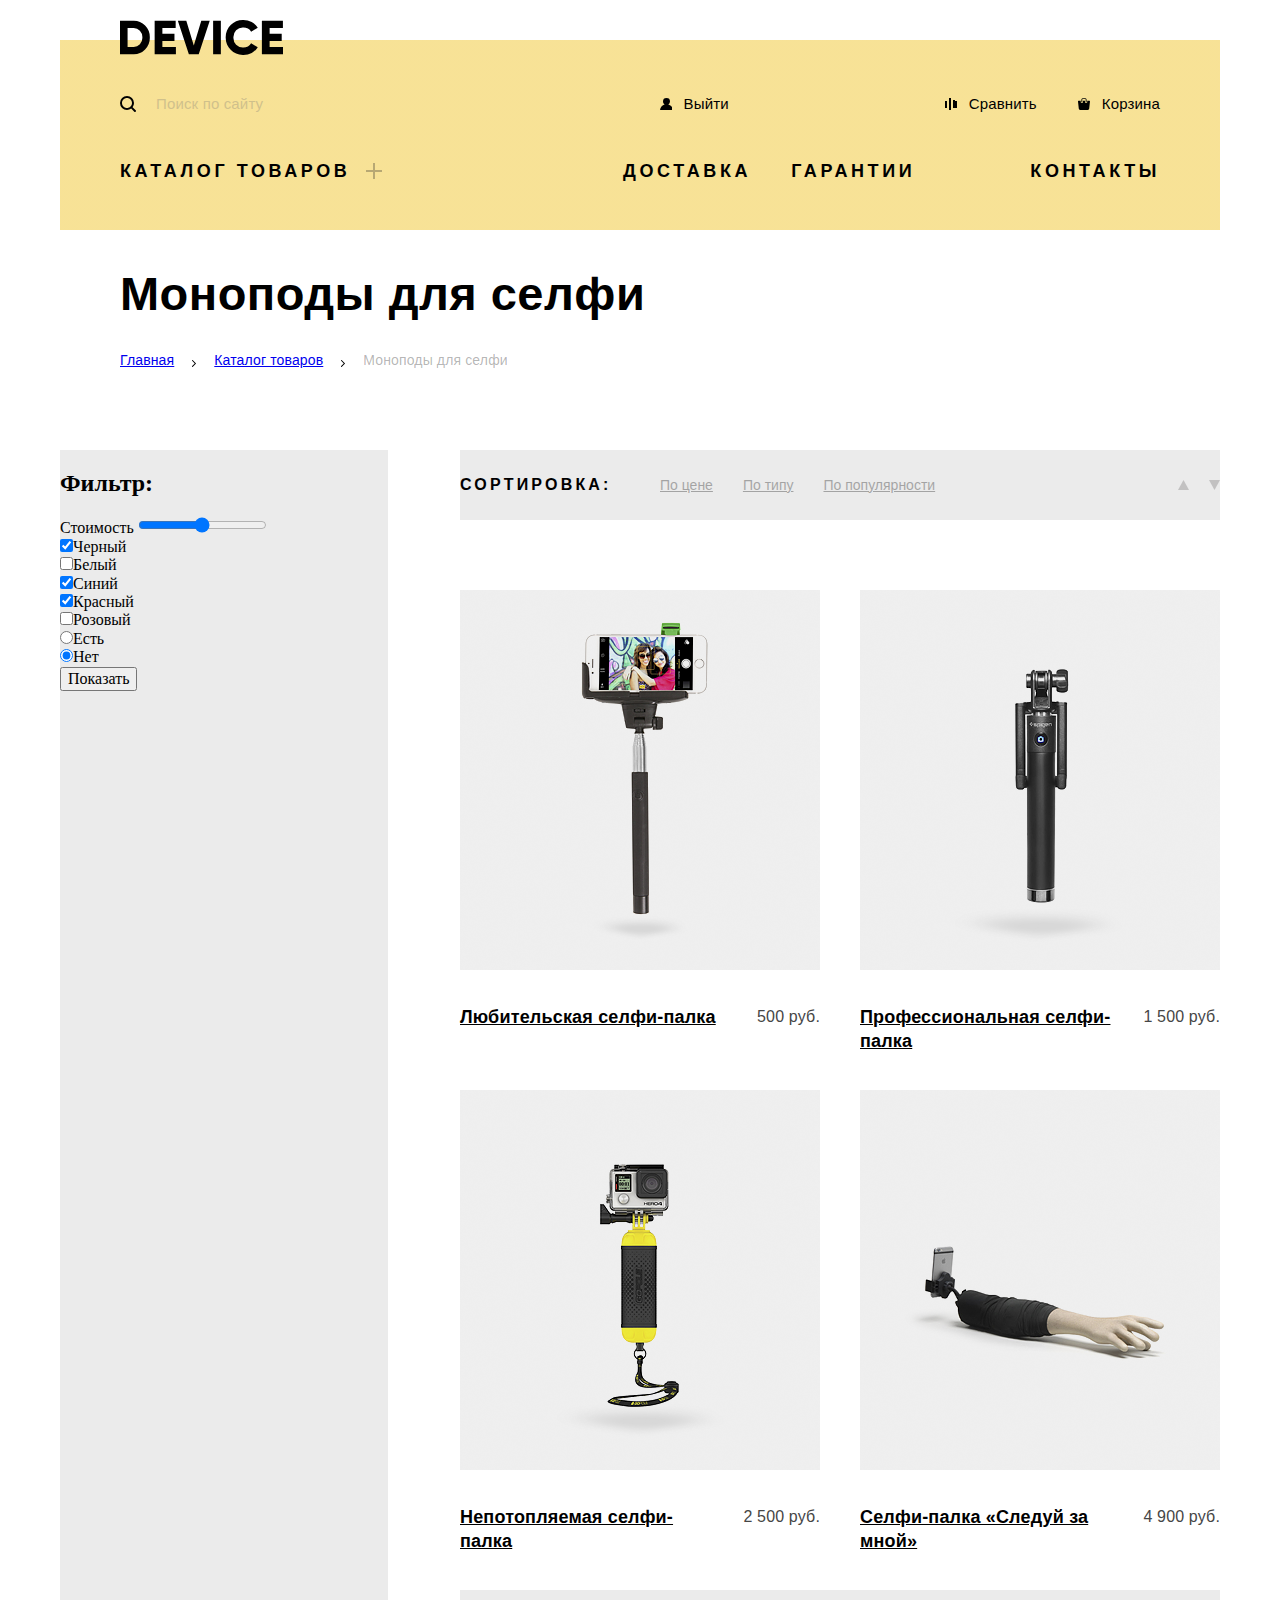
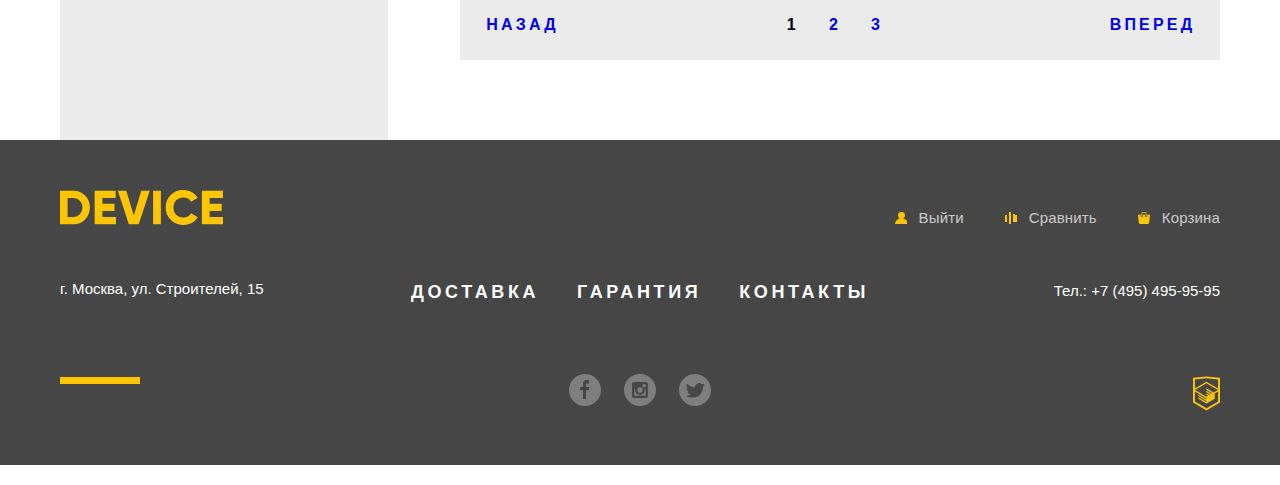
==== catalog.html @ 12beb519 "Корректирует поведение псевдоэлементов ссылок" ====
<!DOCTYPE html>
<html lang="ru">

<head>
  <meta charset="UTF-8">
  <link rel="stylesheet" href="css/normalize.css">
  <link rel="stylesheet" href="css/style.css">
  <title>Интернет-магазин "Девайс"</title>
</head>

<body>

  <header class="site-header">

    <a class="site-header__logo" href="index.html">
      <img class="site-header__logo-img" src="img/logo-black.svg" width="163" height="35" alt="Логотип интернет-магазина &quotДевайс&quot">
    </a>

    <nav class="site-header__secondary-menu">
      <ul class="site-header__secondary-menu-list">
        <li class="site-header__secondary-menu-item">
          <form class="site-header__search search-form" action="https://echo.htmlacademy.ru/courses" method="post">
            <input class="search-form__field" type="search" name="search" id="search" placeholder="Поиск по сайту">
            <label class="search-form__label" for="search">
              <img class="search-form__label-img" src="img/search.svg" width="16" height="16" alt="Поиск">
            </label>
            <input class="search-form__button-submit" type="submit" value="Найти">
          </form>
        </li>
        <li class="site-header__secondary-menu-item">
          <a class="site-header__secondary-menu-link" href="#">Выйти</a>
        </li>
        <li class="site-header__secondary-menu-item">
          <a class="site-header__secondary-menu-link" href="#">Сравнить</a>
        </li>
        <li class="site-header__secondary-menu-item">
          <a class="site-header__secondary-menu-link" href="#">Корзина</a>
        </li>
      </ul>
    </nav>
    
    <nav class="site-header__primary-menu">
      <ul class="site-header__primary-menu-list">
        <li class="site-header__primary-menu-item">
          <a class="site-header__primary-menu-link" href="catalog.html">Каталог товаров</a>
          <ul class="site-header__primary-submenu-list">
            <li class="site-header__primary-submenu-item">
              <a class="site-header__primary-submenu-link" href="virtual-reality.html">Виртуальная реальность</a>
            </li>
            <li class="site-header__primary-submenu-item">
              <a class="site-header__primary-submenu-link" href="monopods-for-a-selfie.html">Моноподы для селфи</a>
            </li>
            <li class="site-header__primary-submenu-item">
              <a class="site-header__primary-submenu-link" href="action-cameras.html">Экшн-камеры</a>
            </li>
            <li class="site-header__primary-submenu-item">
              <a class="site-header__primary-submenu-link" href="fitness-bracelets.html">Фитнес-браслеты</a>
            </li>
            <li class="site-header__primary-submenu-item">
              <a class="site-header__primary-submenu-link" href="smart-watch.html">Умные часы</a>
            </li>
            <li class="site-header__primary-submenu-item">
              <a class="site-header__primary-submenu-link" href="quadcopters.html">Квардокоптеры</a>
            </li>
          </ul>
        </li>
        <li class="site-header__primary-menu-item">
          <a class="site-header__primary-menu-link" href="#">Доставка</a>
        </li>
        <li class="site-header__primary-menu-item">
          <a class="site-header__primary-menu-link" href="#">Гарантии</a>
        </li>
        <li class="site-header__primary-menu-item">
          <a class="site-header__primary-menu-link" href="#">Контакты</a>
        </li>
      </ul>
    </nav>

  </header>

  <main class="content-conteiner">
    <section class="content-conteiner__where-am-I page">
      <h1 class="page__title header">Моноподы для селфи</h1>
      <ul class="page__bread-crumbs-list">
        <li class="page__bread-crumbs-item">
          <a class="page__bread-crumbs-link" href="index.html">Главная</a>
        </li>
        <li class="page__bread-crumbs-item">
          <a class="page__bread-crumbs-link" href="catalog.html">Каталог товаров</a>
        </li>
        <li class="page__bread-crumbs-item">
          Моноподы для селфи
        </li>
      </ul>
    </section>
    <section class="content-conteiner__goods goods">
      <section class="goods__filter">
        <h2 class="goods__filter-title">Фильтр:</h2>

        <form action="https://echo.htmlacademy.ru/courses" method="post">
          <div class="goods__filter-price">
            <label for="price">Стоимость</label>
            <input type="range" id="price" name="price" min="0" max="10000" step="100">
          </div>
          <div class="goods__filter-color">
            <label>
              <input type="checkbox" name="black" checked>Черный
            </label>
            <label>
              <input type="checkbox" name="white">Белый
            </label>
            <label>
              <input type="checkbox" name="blue" checked>Синий
            </label>
            <label>
              <input type="checkbox" name="red" checked>Красный
            </label>
            <label>
              <input type="checkbox" name="pink">Розовый
            </label>
          </div>
          <div class="goods__filter-bluetooth">
            <label>
              <input type="radio" name="bluetooth" value="Есть">Есть
            </label>
            <label>
              <input type="radio" name="bluetooth" value="Нет" checked>Нет
            </label>
          </div>
          <div class="goods__filter-buttons">
            <input type="submit" value="Показать">
          </div>
        </form>
    
      </section>
      <section class="goods__sorted sorted-goods">
        <h2 class="sorted-goods__title visually-hidden">Список отсортированных товаров</h2>
        <div class="sorted-goods__sorter sorter">
          <h2 class="sorter__title">Сортировка:</h2>
          <ul class="sorter__parameter-list">
            <li class="sorter__parameter-item">
              <a class="sorter__parameter-link" href="#">По цене</a>
            </li>
            <li class="sorter__parameter-item">
              <a class="sorter__parameter-link" href="#">По типу</a>
            </li>
            <li class="sorter__parameter-item">
              <a class="sorter__parameter-link" href="#">По популярности</a>
            </li>
            <li class="sorter__parameter-item">
              <a class="sorter__parameter-arrow arrow-up" href="#">
                <img src="img/icon-up-dir.svg" width="11" height="10" alt="По возрастанию">
              </a>
            </li>
            <li class="sorter__parameter-item">
              <a class="sorter__parameter-arrow arrow-down" href="#">
                <img src="img/icon-down-dir.svg" width="11" height="10" alt="По убыванию">
              </a>
            </li>
          </ul>
        </div>
        <div class="sorted-goods__goods-items goods-items">
          <article class="goods-items__item item-good">
            <img class="item-good__image" src="img/item-1.png" width="360" height="380" alt="Любительская селфи-палка">
            <div class="item-good__controls">
              <a class="item-good__link button button-goods" href="#">Подробнее</a>
              <a class="item-good__compare-add" href="#">Добавить к сравнению</a>
            </div>
            <a class="item-good__page" href="#">Любительская селфи-палка</a>
            <p class="item-good__price">500 руб.</p>            
          </article>
          <article class="goods-items__item item-good">
            <img class="item-good__image" src="img/item-2.png" width="360" height="380" alt="Профессиональная селфи-палка">
            <div class="item-good__controls">
              <a class="item-good__link button button-goods" href="#">Подробнее</a>
              <a class="item-good__compare-add" href="#">Добавить к сравнению</a>
            </div>
            <a class="item-good__page" href="#">Профессиональная селфи-палка</a>
            <p class="item-good__price">1 500 руб.</p>
          </article>
          <article class="goods-items__item item-good">
            <img class="item-good__image" src="img/item-3.png" width="360" height="380" alt="Непотопляемая селфи-палка">
            <div class="item-good__controls">
              <a class="item-good__link button button-goods" href="#">Подробнее</a>
              <a class="item-good__compare-add" href="#">Добавить к сравнению</a>
            </div>
            <a class="item-good__page" href="#">Непотопляемая селфи-палка</a>
            <p class="item-good__price">2 500 руб.</p>
          </article>
          <article class="goods-items__item item-good">
            <img class="item-good__image" src="img/item-4.png" width="360" height="380" alt="Селфи-палка «Следуй за мной»">
            <div class="item-good__controls">
              <a class="item-good__link button button-goods" href="#">Подробнее</a>
              <a class="item-good__compare-add" href="#">Добавить к сравнению</a>
            </div>
            <a class="item-good__page" href="#">Селфи-палка «Следуй за мной»</a>
            <p class="item-good__price">4 900 руб.</p>
          </article>
        </div>
        <ul class="sorted-goods__pagination-list pagination">
          <li class="pagination__item">
            <a class="pagination__link" href="#">Назад</a>
          </li>
          <li class="pagination__item">
            <a class="pagination__link">1</a>
          </li>
          <li class="pagination__item">
            <a class="pagination__link" href="#">2</a>
          </li>
          <li class="pagination__item">
            <a class="pagination__link" href="#">3</a>
          </li>
          <li class="pagination__item">
            <a class="pagination__link" href="#">Вперед</a>
          </li>
        </ul>
      </section>
    </section>
  </main>
  <footer class="site-footer">
    <div class="site-footer__leftside footer-leftside">
      <a class="footer-leftside__logo-link" href="index.html">
        <img class="footer-leftside__logo-img" src="img/logo-yellow.svg" width="163" height="35" alt="Логотип интернет-магазина &quotДевайс&quot">
      </a>
      <p class="footer-leftside__address">
        г. Москва, ул. Строителей, 15
      </p>
    </div>
    <div class="site-footer__center footer-center">
      <ul class="footer-center__services-list">
        <li class="footer-center__services-item">
          <a class="footer-center__services-link" href="">Доставка</a>
        </li>
        <li class="footer-center__services-item">
          <a class="footer-center__services-link" href="">Гарантия</a>
        </li>
        <li class="footer-center__services-item">
          <a class="footer-center__services-link" href="">Контакты</a>
        </li>
      </ul>
      <ul class="footer-center__social-list">
        <li class="footer-center__social-item">
          <a class="footer-center__social-link" href="https://www.facebook.com/device">
            <img class="footer-center__social-img" src="img/fb.svg" width="32" height="32" alt="Facebook">
          </a>
        </li>
        <li class="footer-center__social-item">
          <a class="footer-center__social-link" href="https://www.instagram.com/device/">
            <img class="footer-center__social-img" src="img/instagram.svg" width="32" height="32" alt="Instagram">
          </a>
        </li>
        <li class="footer-center__social-item">
          <a class="footer-center__social-link" href="https://twitter.com/device">
            <img class="footer-center__social-img" src="img/twitter.svg" width="32" height="32" alt="Twitter">
          </a>
        </li>
      </ul>
    </div>
    <div class="site-footer__rightside footer-rightside">
      <ul class="footer-rightside__secondary-menu-list">
        <li class="footer-rightside__secondary-menu-item">
          <a class="footer-rightside__secondary-menu-link" href="#">Выйти</a>
        </li>
        <li class="footer-rightside__secondary-menu-item">
          <a class="footer-rightside__secondary-menu-link" href="#">Сравнить</a>
        </li>
        <li class="footer-rightside__secondary-menu-item">
          <a class="footer-rightside__secondary-menu-link" href="#">Корзина</a class="footer-rightside__secondary-menu-link">
        </li>
      </ul>
      <p class="footer-rightside__phone-text">
        Тел.: 
        <a class="footer-rightside__phone-link" href="tel:+74954959595">+7 (495) 495-95-95</a>
      </p>
      <a class="footer-rightside__developer-link" href="https://htmlacademy.ru/intensive/htmlcss">
        <img class="footer-rightside__developer-logo" src="img/logo-html.svg" width="27" height="35" alt="Логотип HTML-академии">
      </a>
    </div>
  </footer>
</body>
</html>
---- css/style.css ----
/*
Подключение шрифтов
*/

@font-face {
    font-family: 'Open Sans';
    src:
        local('Open Sans Light'),
        local('OpenSans-Light'),
        url('opensanslight.woff2') format('woff2'),
        url('opensanslight.woff') format('woff'),
        url('opensanslight.ttf') format('truetype');
    font-weight: 300;
    font-style: normal;
}

@font-face {
    font-family: 'Open Sans';
    src:
        local('Open Sans'),
        local('OpenSans'),
        url('opensans.woff2') format('woff2'),
        url('opensans.woff') format('woff'),
        url('opensans.ttf') format('truetype');
    font-weight: 400;
    font-style: normal;
}

@font-face {
    font-family: 'Gilroy';
    src:
        local('Gilroy Light'),
        local('Gilroy-Light'),
        url('Gilroylight.woff2') format('woff2'),
        url('Gilroylight.woff') format('woff'),
        url('Gilroylight.ttf') format('truetype');
    font-weight: 300;
    font-style: normal;
}
    
@font-face {
    font-family: 'Gilroy';
    src:
        local('Gilroy ExtraBold'),
        local('Gilroy-ExtraBold'),
        url('Gilroyextrabold.woff2') format('woff2'),
        url('Gilroyextrabold.woff') format('woff'),
        url('Gilroyextrabold.ttf') format('truetype');
    font-weight: 800;
    font-style: normal;
}

/*
Общая часть
*/

/*
body * {
    outline: 1px dotted red;
}
*/

body {
    display: flex;
    flex-direction: column;
    margin: 0;
    padding: 20px 0;
    background-color: #ffffff;
    min-width: 1200px;
}

[class*="-list"] {
    list-style: none;
    margin: 0;
    padding: 0;
}

.visually-hidden {
    position: absolute;
    clip: rect(0 0 0 0);
    width: 1px;
    height: 1px;
    margin: -1px;
}

/*
Стилизация шапки сайта
*/

.site-header {
    display: flex;
    flex-direction: column;
    width: 1040px;
    margin: 0 auto;
    padding: 0 60px;
    min-height: 320px;
    background-image: linear-gradient(
        to bottom,
        #ffffff 20px,
        rgb(240, 197, 46, 0.5) 20px);
}

.site-header__logo-img:hover {
    opacity: 0.6;
}

.site-header__logo-img:active {
    opacity: 0.3;
}

.site-header__secondary-menu-list {
    display: flex;
    justify-content: space-between;
    margin: 20px 0 30px;
}

.site-header__secondary-menu-item {
    position: relative;
}

.site-header__secondary-menu-item:nth-of-type(2) {
    margin-left: auto;
    margin-right: 240px;
}

.site-header__secondary-menu-item:nth-of-type(3) {
    margin-right: 65px;
}

.site-header__secondary-menu-item::before {
    content: '';
    position: absolute;
    top: 19px;
    left: -24px;
    height: 12px;
    width: 12px;
}

.site-header__secondary-menu-item:nth-of-type(2)::before {
    background-image: url(../img/user.svg);
}

.site-header__secondary-menu-item:nth-of-type(3)::before {
    background-image: url(../img/compare.svg);
}

.site-header__secondary-menu-item:nth-of-type(4)::before {
    background-image: url(../img/cart.svg);
}

.site-header__secondary-menu-link,
.search-form__field,
.button-submit__submit {
    font-family: 'Open Sans', 'Arial', sans-serif;
    font-size: 15px;
    font-weight: 300;
    line-height: 50px;
    letter-spacing: 0.15px;
    color: #000000;
    text-align: left;
    text-decoration: none;
    background-color: transparent;
}

.site-header__secondary-menu-item:hover,
.site-header__secondary-menu-item:hover::before {
    opacity: 0.6;
}

.site-header__secondary-menu-item:active,
.site-header__secondary-menu-item:active::before {
    opacity: 0.3;
}

.site-header__search {
    display: flex;
    justify-content: flex-start;
}

.search-form__field {
    width: 335px;
    height: 50px;
    padding-left: 20px;
    border: none;
    background-color: transparent;
    opacity: 0.3;
    box-sizing: border-box;
}

.search-form__field:hover {
    opacity: 0.6;
}

.search-form__field:focus {
    border-bottom: 2px solid #000000;
    outline: none;
    opacity: 1.0;
}

.search-form__label {
    height: 50px;
    padding-top: 17px;
    order: -1;
    box-sizing: border-box;
}

.search-form__field:focus ~ .search-form__label {
    border-bottom: 2px solid #000000;
}

.search-form__button-submit {
    display: none;
    width: 85px;
    height: 50px;
    border: 2px solid #000000;
    box-sizing: border-box;
    background-color: transparent;
}

.search-form__field:focus ~ .search-form__button-submit {
    display: block;
}

.search-form__button-submit:hover {
    display: block;
    background-color: #000000;
    color: #ffffff;
}

.search-form__button-submit:active {
    display: block;
    background-color: #000000;
    color: rgb(255, 255, 255, 0.3);
}


.site-header__primary-menu-list {
    display: flex;
    justify-content: space-between;
}

.site-header__primary-menu-item:nth-of-type(1) {
    position: relative;
}

.site-header__primary-menu-item:nth-of-type(2) {
    margin-left: auto;
    margin-right: 40px;
}

.site-header__primary-menu-item:nth-of-type(3) {
    margin-right: 115px;
}

.site-header__primary-menu-item:nth-of-type(1)::after {
    content: '';
    position: absolute;
    top: 4px;
    right: -32px;
    height: 16px;
    width: 16px;
    background-image: url(../img/plus.svg);
    opacity: 0.3;
}

.site-header__primary-menu-link {
    font-family: 'Gilroy', 'Arial', sans-serif;
    font-size: 18px;
    font-weight: 800;
    line-height: 24px;
    letter-spacing: 3.6px;
    color: #000000;
    text-align: center;
    text-decoration: none;
    text-transform: uppercase;
    background-color: transparent;
}

.site-header__primary-menu-link:hover {
    opacity: 0.6;
}

.site-header__primary-menu-link:active {
    opacity: 0.3;
}

.site-header__primary-submenu-list {
    display: none;
}

.site-header__primary-menu-item:first-child:hover ul {
    position: absolute;
    left: -60px;
    z-index: 3;
    display: flex;
    flex-direction: column;
    justify-content: flex-start;
    align-content: flex-start;
    flex-wrap: wrap;
    height: 90px;
    width: 1100px;
    padding: 0 0 66px 60px;
    background-color: #f7e296;
}

.site-header__primary-submenu-item {
    width: 200px;
    height: 30px;
}

.site-header__primary-submenu-item:nth-child(4) {
    margin-left: 40px;
}

.site-header__primary-submenu-item:nth-child(5) {
    margin-left: 40px;
    margin-bottom: 30px;
}

.site-header__primary-submenu-link {
    font-family: 'Open Sans', 'Arial', sans-serif;
    font-size: 15px;
    font-weight: 300;
    line-height: 30px;
    color: #000000;
    text-decoration: none;
    background-color: transparent;
}

.site-header__primary-submenu-link:hover {
    opacity: 0.6;
}

.site-header__primary-submenu-link:active {
    opacity: 0.3;
}

/*
Стилизация основного содержания страниц
*/

.content-container__promo,
.content-container__popular,
.content-container__logotypes,
.content-container__info {
    width: 1160px;
    margin: 0 auto;
    padding: 0 20px;
    background-color: transparent;
}

.promo {
    margin-top: -110px;
}

.promo-slider {
    position: relative;
}

.promo-slider input[type="radio"] {
    display: none;
}

.promo-slider__controls {
    display: flex;
    justify-content: flex-start;
    align-items: center;
}
  
.promo-slider__controls label {
    width: 6px;
    height: 6px;
    margin-right: 20px;
    border: 3px solid #ffffff;
    border-radius: 50%;
    box-shadow: 0 0 0 1px rgba(0, 0, 0, 1.0);
    cursor: pointer;
    transition: background-color 0.2s;
}

#promo-btn-1:checked ~ .promo-slider__inner .promo-slider__controls label[for="promo-btn-1"],
#promo-btn-2:checked ~ .promo-slider__inner .promo-slider__controls label[for="promo-btn-2"],
#promo-btn-3:checked ~ .promo-slider__inner .promo-slider__controls label[for="promo-btn-3"] {
    box-shadow:
        inset 0 0 0 1px rgba(0, 0, 0, 1.0),
        0 0 0 1px rgba(0, 0, 0, 1.0);
}
  
#promo-btn-1:checked ~ .promo-slider__inner .promo-slider__slides {
    transform: translateX(0px);
}

#promo-btn-2:checked ~ .promo-slider__inner .promo-slider__slides {
    transform: translateX(-1160px);
}

#promo-btn-2:checked ~ .promo-slider__inner .promo-slide::after {
    content: '02';
}
  
#promo-btn-3:checked ~ .promo-slider__inner .promo-slider__slides {
    transform: translateX(-2320px);
}

#promo-btn-3:checked ~ .promo-slider__inner .promo-slide::after {
    content: '03';
}

.promo-slider__inner {
    overflow: hidden;
}

.promo-slider__slides {
    display: flex;
    justify-content: flex-start;
    position: relative;
    min-height: 500px;
    width: 300%;
}

.promo-slider__slide {
    position: relative;
    display: flex;
    justify-content: flex-start;
    width: 100%;
    z-index: 2;
}

.promo-slide::before {
    content: '';
    position: absolute;
    top: 30px;
    right: 460px;
    width: 100px;
    height: 7px;
    background-color: #ffffff;
}

.promo-slide::after {
    content: '01';
    position: absolute;
    top: -15px;
    right: 60px;
    width: 250px;
    height: 200px;
    font-family: 'Gilroy', 'Arial', sans-serif;
    font-size: 180px;
    font-weight: 800;
    line-height: 180px;
    letter-spacing: 1.8px;
    text-align: right;
    color: #ffffff;
    z-index: -1;
}

.promo-slide figure {
    margin: 0 40px 0 0;
}

.promo-slide__image {
    width: 560px;
    text-align: center;
}

.promo-slide__description {
    margin-right: auto;
    width: 510px;
    text-align: left;
    padding-top: 80px;
}

.header {
    font-family: 'Gilroy', 'Arial', sans-serif;
    font-size: 47px;
    font-weight: 800;
    line-height: 48px;
    letter-spacing: 0.47px;
    margin: 0;
}

.text-light {
    font-family: 'Open Sans', 'Arial', sans-serif;
    font-size: 15px;
    font-weight: 300;
    line-height: 30px;
    letter-spacing: 0.15px;
    color: #464646;
    margin: 0;
}

.button {
    display: block;
    height: 40px;
    font-family: 'Gilroy', 'Arial', sans-serif;
    font-size: 18px;
    font-weight: 800;
    line-height: 40px;
    letter-spacing: 3.6px;
    color: #000000;
    text-align: center;
    text-decoration: none;
    text-transform: uppercase;
    background-color: transparent;
    background-image: linear-gradient(
        to top,
        transparent 40%,
        #f0c52e 40%,
        #f0c52e 60%,
        transparent 60%);
}

.button-slider {
    width: 220px;
    margin-right: 180px;
}

.button-info {
    width: 260px;
}

.button:hover,
.button:active {
    background-image: linear-gradient(
        to top,
        #f0c52e,
        #f0c52e);
}

a.button:active {
    color: rgb(0, 0, 0, 0.3);
}

.preference__item {
    display: inline-block;
    vertical-align: top;
    margin: 0px;
}

.preference__item:first-child {
    width: 160px
}

.preference__item:nth-child(2) {
    width: 140px;
}

.preference__item .item__parameter,
.preference__item .item__parameter-value {
    margin: 20px 0;
}

.preference__item .item__parameter {
    font-family: 'Open Sans', 'Arial', sans-serif;
    font-size: 13px;
    font-weight: 300;
    line-height: 20px;
    letter-spacing: 0.13px;
    color: #464646;
}

.preference__item .item__parameter-value {
    font-family: 'Gilroy', 'Arial', sans-serif;
    font-size: 36px;
    font-weight: 300;
    line-height: 48px;
    letter-spacing: 0.36px;
}

.popular__conteiner {
    display: flex;
    flex-direction: row;
    flex-wrap: wrap;
    justify-content: space-between;
    min-height: 250px;
    list-style: none;
    margin-top: 105px;
    padding: 0;
}

.popular__item {
    display: block;
    position: relative;
    width: 160px;
    height: 160px;
    text-align: center;
    background-color: rgb(240, 197, 46, 0.5);
}

.popular__image {
    display: block;
    position: absolute;
    top: 50%; left: 50%;
}

.popular-virtual-reality .popular__image {
    transform: translate(-50%,-28px);
}

.popular-monopods-for-a-selfie .popular__image {
    transform: translate(-50%,-39px);
}

.popular-action-cameras .popular__image {
    transform: translate(-50%,-42px);
}

.popular-fitness-bracelets .popular__image {
    transform: translate(-50%,-30px);
}

.popular-smart-watch .popular__image {
    transform: translate(-50%,-48px);
}

.popular-quadcopters .popular__image {
    transform: translate(-50%,-31px);
}

.popular__item::after {
    position: absolute;
    bottom: -100px;
    left: 0;
    width: 160px;
    min-height: 50px;
    font-family: 'Gilroy', 'Arial', sans-serif;
    font-size: 18px;
    font-weight: 800;
    line-height: 24px;
    letter-spacing: 0.18px;
    text-align: left;
    vertical-align: top;
    color: #000000;
}

.popular-virtual-reality::after {
    content: 'Виртуальная реальность';
}

.popular-monopods-for-a-selfie::after {
    content: 'Моноподы для селфи';
}

.popular-action-cameras::after {
    content: 'Экшн-камеры';
}

.popular-fitness-bracelets::after {
    content: 'Фитнес-браслеты';
}

.popular-smart-watch::after {
    content: 'Умные часы';
}

.popular-quadcopters::after {
    content: 'Квадрокоптеры';
}

.popular__item:hover,
.popular__item:active {
    background-color: #f0c52e;
}

.popular__item:active .popular__image {
    opacity: 0.3;
}

.content-container__services {
    display: flex;
    justify-content: center;
    min-height: 365px;
    min-width: 1160px;
    margin-top: 100px;
    background-color: #e5e5e5;
    background-image: linear-gradient(
        to bottom,
        #ffffff 77px,
        #e5e5e5 77px);
}

.services-slider {
    display: flex;
    justify-content: center;
    padding-top: 50px;
}

.services-slider input[type="radio"] {
    display: none;
}

.services-slider__controls {
    position: relative;
    display: flex;
    flex-direction: column;
    justify-content: flex-start;
    align-items: flex-start;
    width: 280px;
    padding-top: 10px;
}

.services-slider__controls::after {
    content: '';
    position: absolute;
    top: -77px;
    right: -4px;
    width: 7px;
    height: 296px;
    background-color:#000000;
}

.services-slider__controls label {
    cursor: pointer;
    width: 160px;
    margin-bottom: 25px;
}
  
#services-btn-1:checked ~ .services-slider__controls label[for="services-btn-1"],
#services-btn-2:checked ~ .services-slider__controls label[for="services-btn-2"],
#services-btn-3:checked ~ .services-slider__controls label[for="services-btn-3"] {
    padding-right: 120px;
    color: #f7e184;
    background-image: none;
    background-color:#000000;
}
  
#services-btn-1:checked ~ .services-slider__inner .services-slider__slides {
    transform: translateX(0px);
}

#services-btn-2:checked ~ .services-slider__inner .services-slider__slides {
    transform: translateX(-880px);
}

#services-btn-3:checked ~ .services-slider__inner .services-slider__slides {
    transform: translateX(-1760px);
}

.services-slider__inner {
    display: flex;
    justify-content: flex-start;
    width: 880px;
    overflow: hidden;
}

.services-slider__slides {
    position: relative;
    display: flex;
    justify-content: flex-start;
    width: 300%;
}

.services-slider__slide {
    position: relative;
    display: flex;
    justify-content: flex-start;
    width: 100%;
}

.services-slide__description {
    margin-left: 120px;
    width: 500px;
    text-align: left;
}

.services-slide__description .text-light {
    margin-top: 40px;
}

.services-slide figure {
    margin: 0;
    padding-top: 12px;
}

.services-slide__image {
    width: 260px;
    text-align: center;
}

.content-container__logotypes {
    display: flex;
    flex-direction: row;
    justify-content: space-between;
    flex-wrap: wrap;
    min-height: 100px;
    margin-top: 95px;
}

.logotypes__image {
    background-color: transparent;
    filter: grayscale(1) opacity(0.2);
    transition: 0.5s;
}

.logotypes__image:hover {
    filter: none;
}

.content-container__info {
    display: flex;
    justify-content: space-between;
    margin-top: 150px;
    padding-bottom: 80px;

}

.info__about,
.info__contacts {
    position: relative;
    width: 560px;
    min-height: 540px;
    text-align: left;
}

.info__about::before,
.info__contacts::before {
    content: '';
    position: absolute;
    top: -50px;
    left: 0;
    width: 80px;
    height: 7px;
    background-color: #000000;
}

.about .header,
.contacts .header {
    margin-bottom: 60px;
}

.about .text-light:first-of-type,
.contacts .text-light:first-of-type {
    margin-bottom: 45px;
}

.about .text-light:last-of-type {
    margin-bottom: 43px;
}

.contacts .contacts__map {
    margin-bottom: 70px;
}

.about .about__delivery-list {
    margin-bottom: 70px;
    padding-left: 35px;
}

.about .about__delivery-item {
    position: relative;
}

.about .about__delivery-text {
    font-family: 'Gilroy', 'Arial', sans-serif;
    font-size: 16px;
    font-weight: 800;
    line-height: 40px;
    margin: 0;
}

.about .about__delivery-item::before {
    content: '';
    position: absolute;
    top: 16px;
    left: -35px;
    width: 4px;
    height: 4px;
    border: 2px solid #e5e5e5;
    border-radius: 50%;
}

.about .text-light {
    width: 485px;
}

.goods__filter-color,
.goods__filter-bluetooth {
    display: flex;
    flex-direction: column;
}

.page {
    width: 1100px;
    min-height: 180px;
    margin: -110px auto 0;
    padding: 40px 0 0 60px;
    text-align: left;
    background-color: #ffffff;
}

.page__bread-crumbs-list {
    display: flex;
    justify-content: flex-start;
    width: 100%;
    margin-top: 30px;
}

.page__bread-crumbs-item {
    margin-right: 40px;
    font-family: 'Open Sans', 'Arial', sans-serif;
    font-size: 14px;
    font-weight: 300;
    line-height: 24px;
    letter-spacing: 0.14px;
    color: rgba(0, 0, 0, 0.3);
}

.page__bread-crumbs-link {
    position: relative;
}

.page__bread-crumbs-link::after {
    content: '';
    position: absolute;
    top: 8px;
    right: -22px;
    width: 4px;
    height: 7px;
    background-image: url(../img/nav-arrow.svg);
}

.content-conteiner__goods {
    display: flex;
    justify-content: center;
    min-height: 1290px;
    margin: 0 auto;
    width: 1160px;
    padding: 0 20px;
    /*
    background-image: linear-gradient(
        to right,
        #e5e5e5 30%,
        #ffffff 30%);
    */
}

.goods__filter {
    width: 328px;
    background-color: #ebebeb;    
}

.goods__sorted {
    width: 760px;
    padding-left: 72px;
}

.sorted-goods__sorter {
    display: flex;
    align-items: center;
    min-height: 70px;
    background-color: #ebebeb;    
}

.sorter__title {
    width: 200px;
    font-family: 'Gilroy', 'Arial', sans-serif;
    font-size: 16px;
    font-weight: 800;
    line-height: 24px;
    letter-spacing: 3.2px;
    color: #000000;
    text-transform: uppercase;
}

.sorter__parameter-list {
    display: flex;
    justify-content: space-between;
    align-items: center;
    width: 560px;
}

.sorter__parameter-item:nth-child(1),
.sorter__parameter-item:nth-child(2) {
    margin-right: 30px;
}

.sorter__parameter-item:nth-child(3) {
    margin-right: auto;
}

.sorter__parameter-item:nth-child(4) {
    margin-right: 20px;
}

.sorter__parameter-link {
    font-family: 'Open Sans', 'Arial', sans-serif;
    font-size: 14px;
    font-weight: 400;
    line-height: 18px;
    color: #000000;
    opacity: 0.3;
}

.sorter__parameter-link:hover {
    opacity: 0.6;
}

.sorter__parameter-link:active {
    opacity: 1.0;
}

.sorter__parameter-arrow {
    opacity: 0.2;
}

.sorter__parameter-arrow:hover {
    opacity: 0.4;
}

.sorter__parameter-arrow:active {
    opacity: 1.0;
}

.sorted-goods__goods-items {
    display: flex;
    justify-content: space-between;
    flex-wrap: wrap;
    padding-top: 70px;
}

.goods-items__item {
    position: relative;
    display: flex;
    flex-wrap: wrap;
    justify-content: space-between;
    align-content: flex-start;
    width: 360px;
    min-height: 500px;
}

.item-good__image {
    margin-bottom: 35px;
}

.item-good__controls {
    display: none;
}

.item-good:hover .item-good__controls {
    position: absolute;
    top: 0;
    left: 0;
    z-index: 1;
    width: 360px;
    height: 380px;
    display: flex;
    flex-direction: column;
    justify-content: center;
    align-items: center;
    background-color: rgb(238, 238, 238, 0.7);
}

.item-good__link {
    width: 200px;
    margin-bottom: 20px;
}

.item-good__compare-add {
    font-family: 'Open Sans', 'Arial', sans-serif;
    font-size: 13px;
    font-weight: 300;
    line-height: 20px;
    letter-spacing: 0.13px;
    color: #000000;
    opacity: 0.5;
}

.item-good__compare-add:hover {
    opacity: 1.0;
}

.item-good__compare-add:active {
    opacity: 0.2;
}

.item-good__page {
    width: 260px;
    font-family: 'Gilroy', 'Arial', sans-serif;
    font-size: 18px;
    font-weight: 800;
    line-height: 24px;
    letter-spacing: 0.18px;
    color: #000000;
}

.item-good__price {
    width: 100px;
    margin: 0;
    font-family: 'Gilroy', 'Arial', sans-serif;
    font-size: 16px;
    font-weight: 300;
    line-height: 24px;
    letter-spacing: 0.16px;
    color: #464646;
    text-align: right;
}

.sorted-goods__pagination-list {
    display: flex;
    justify-content: space-between;
    align-items: center;
    width: 100%;
    min-height: 70px;
    margin-bottom: 75px;
    background-color: #ebebeb;
}

.pagination__item {
    font-family: 'Gilroy', 'Arial', sans-serif;
    font-size: 16px;
    font-weight: 800;
    line-height: 24px;
    letter-spacing: 3.2px;
    color: #000000;
    text-align: center;
    text-transform: uppercase;
}

.pagination__item:first-child {
    width: 125px;
    margin-right: auto;
}

.pagination__item:not(:first-child):not(:last-child) {
    margin: 0 15px;
}

.pagination__item:last-child {
    width: 135px;
    margin-left: auto;
}

.pagination__link {
    text-decoration: none;
}

.pagination__item:first-child:hover,
.pagination__item:last-child:hover {
    background-color: #d6d6d6;
}

.pagination__item:first-child:active,
.pagination__item:last-child:active {
    background-color: #d6d6d6;
    color: rgb(0, 0, 0, 0.3);
}

/*
Стилизация подвала сайта
*/

.site-footer {
    display: flex;
    justify-content: center;
    background-color: #464646;
    min-height: 325px;
    min-width: 1160px;
}

.site-footer__leftside {
    position: relative;
    text-align: left;
    width: 360px;
}

.site-footer__leftside::before {
    content: '';
    position: absolute;
    top: 237px;
    left: 0;
    width: 80px;
    height: 7px;
    background-color: #ffc600;
}

.site-footer__center {
    text-align: center;
    width: 440px;
}

.site-footer__rightside {
    text-align: right;
    width: 360px;
}

.footer-leftside__logo-img {
    margin: 50px 0 30px;
}

.footer-leftside__logo-img:hover {
    opacity: 0.6;
}

.footer-leftside__logo-img:active {
    opacity: 0.3;
}

.footer-leftside__address {
    font-family: 'Open Sans', 'Arial', sans-serif;
    font-size: 15px;
    font-weight: 300;
    line-height: 30px;
    color: #ffffff;
    text-decoration: none;
    background-color: transparent;
}

.footer-center__services-list,
.footer-center__social-list {
    display: flex;
    justify-content: center;
}

.footer-center .footer-center__services-list {
    margin: 140px 0 70px;
}

.footer-center__services-item:nth-child(2) {
    margin: 0 38px;
}

.footer-center__services-link {
    font-family: 'Gilroy', 'Arial', sans-serif;
    font-size: 18px;
    font-weight: 800;
    line-height: 24px;
    letter-spacing: 3.6px;
    color: #ffffff;
    text-align: center;
    text-decoration: none;
    text-transform: uppercase;
    background-color: transparent;
}

.footer-center__services-link:hover {
    opacity: 0.6;
}

.footer-center__services-link:active {
    opacity: 0.3;
}

.footer-center__social-item:nth-child(2) {
    margin: 0 23px;
}

.footer-center__social-link {
    opacity: 0.3;
}

.footer-center__social-link:hover {
    opacity: 0.6;
}

.footer-center__social-link:active {
    opacity: 0.1;
}

.footer-rightside .footer-rightside__secondary-menu-list {
    display: flex;
    justify-content: flex-end;
    margin: 60px 0 40px;
}

.footer-rightside__secondary-menu-item {
    position: relative;
}

.footer-rightside__secondary-menu-item:not(:first-child) {
    margin-left: 65px;
}

.footer-rightside__secondary-menu-item::after {
    content: '';
    position: absolute;
    top: 12px;
    left: -24px;
    height: 12px;
    width: 12px;
}

.footer-rightside__secondary-menu-item:nth-of-type(1)::after {
    background-image: url(../img/user-yellow.svg);
}

.footer-rightside__secondary-menu-item:nth-of-type(2)::after {
    background-image: url(../img/compare-yellow.svg);
}

.footer-rightside__secondary-menu-item:nth-of-type(3)::after {
    background-image: url(../img/cart-yellow.svg);
}

.footer-rightside__secondary-menu-item:hover::after {
    opacity: 0.6;
}

.footer-rightside__secondary-menu-item:active::after {
    opacity: 0.3;
}

.footer-rightside__secondary-menu-link {
    font-family: 'Open Sans', 'Arial', sans-serif;
    font-size: 15px;
    font-weight: 300;
    line-height: 36px;
    letter-spacing: 0.15px;
    color: #ffffff;
    text-align: center;
    text-decoration: none;
    background-color: transparent;
    opacity: 0.7;
}

.footer-rightside__secondary-menu-link:hover {
    opacity: 1.0;
}

.footer-rightside__secondary-menu-link:active {
    opacity: 0.3;
}

.footer-rightside__phone-text,
.footer-rightside__phone-link {
    font-family: 'Open Sans', 'Arial', sans-serif;
    font-size: 15px;
    font-weight: 300;
    line-height: 30px;
    color: #ffffff;
    text-decoration: none;
    background-color: transparent;
}

.footer-rightside .footer-rightside__phone-text {
    margin-bottom: 70px;
}

.footer-rightside__developer-link:hover {
    opacity: 0.6;
}

.footer-rightside__developer-link:active {
    opacity: 0.3;
}











/*
---------------------------------------------------
*/
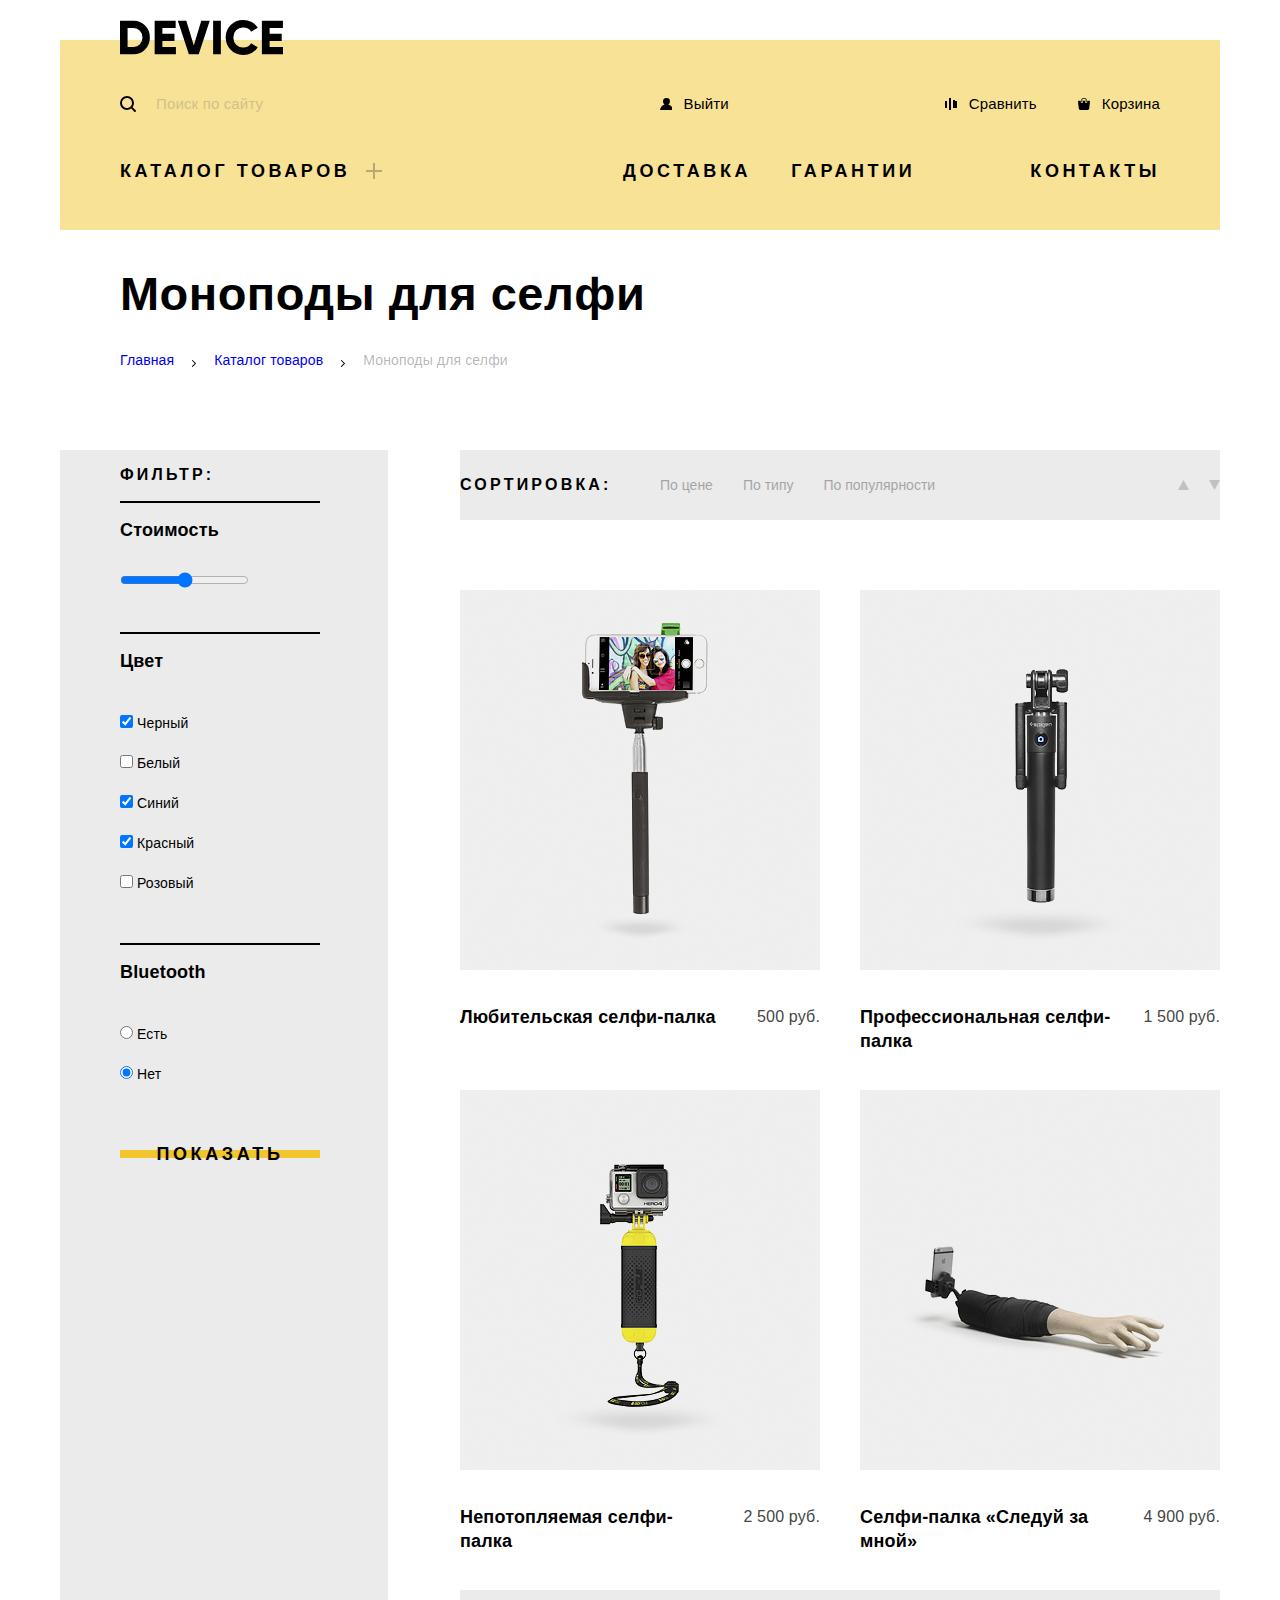
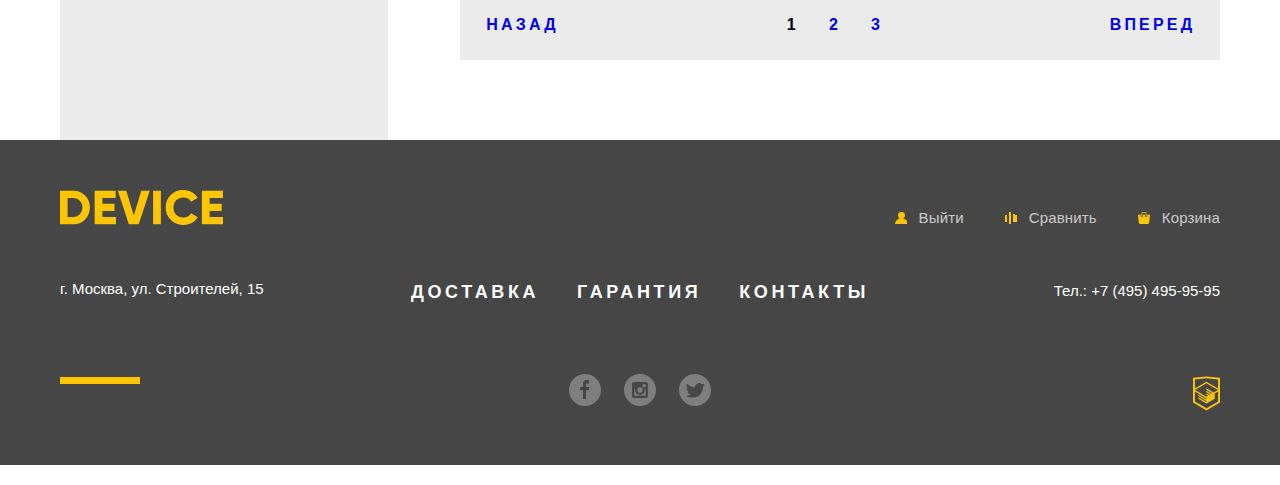
==== commit a9a69ae1: "Добавляет доступности" ====
--- a/catalog.html
+++ b/catalog.html
@@ -22,9 +22,13 @@
           <form class="site-header__search search-form" action="https://echo.htmlacademy.ru/courses" method="post">
             <input class="search-form__field" type="search" name="search" id="search" placeholder="Поиск по сайту">
             <label class="search-form__label" for="search">
+              <p class="visually-hidden">Поиск по сайту</p>
               <img class="search-form__label-img" src="img/search.svg" width="16" height="16" alt="Поиск">
             </label>
-            <input class="search-form__button-submit" type="submit" value="Найти">
+            <input class="search-form__button-submit" id="search-submit" type="submit" value="Найти">
+            <label class="visually-hidden" for="search-submit">
+              Кнопка поля поиска
+            </label>
           </form>
         </li>
         <li class="site-header__secondary-menu-item">
@@ -79,6 +83,7 @@
   </header>
 
   <main class="content-conteiner">
+    
     <section class="content-conteiner__where-am-I page">
       <h1 class="page__title header">Моноподы для селфи</h1>
       <ul class="page__bread-crumbs-list">
@@ -93,46 +98,58 @@
         </li>
       </ul>
     </section>
+
     <section class="content-conteiner__goods goods">
+      
       <section class="goods__filter">
         <h2 class="goods__filter-title">Фильтр:</h2>
-
-        <form action="https://echo.htmlacademy.ru/courses" method="post">
-          <div class="goods__filter-price">
-            <label for="price">Стоимость</label>
+        <form action="https://echo.htmlacademy.ru/courses" method="get">
+          <fieldset class="goods__filter-price filter-price">
+            <legend class="filter-price__legend">Стоимость</legend>
             <input type="range" id="price" name="price" min="0" max="10000" step="100">
-          </div>
-          <div class="goods__filter-color">
-            <label>
-              <input type="checkbox" name="black" checked>Черный
-            </label>
-            <label>
-              <input type="checkbox" name="white">Белый
-            </label>
-            <label>
-              <input type="checkbox" name="blue" checked>Синий
-            </label>
-            <label>
-              <input type="checkbox" name="red" checked>Красный
-            </label>
-            <label>
-              <input type="checkbox" name="pink">Розовый
-            </label>
-          </div>
-          <div class="goods__filter-bluetooth">
-            <label>
-              <input type="radio" name="bluetooth" value="Есть">Есть
-            </label>
-            <label>
-              <input type="radio" name="bluetooth" value="Нет" checked>Нет
-            </label>
-          </div>
-          <div class="goods__filter-buttons">
-            <input type="submit" value="Показать">
-          </div>
+          </fieldset>
+          <fieldset class="goods__filter-color filter-color">
+            <legend class="filter-color__legend">Цвет</legend>
+            <ul class="filter-color__color-list">
+              <li class="filter-color__color-item">
+                <input type="checkbox" name="black" id="filter-color-black" checked>
+                <label for="filter-color-black">Черный</label>
+              </li>
+              <li class="filter-color__color-item">
+                <input type="checkbox" name="white" id="filter-color-white">
+                <label for="filter-color-white">Белый</label>
+              </li>
+              <li class="filter-color__color-item">
+                <input type="checkbox" name="blue" id="filter-color-blue" checked>
+                <label for="filter-color-blue">Синий</label>
+              </li>
+              <li class="filter-color__color-item">
+                <input type="checkbox" name="red" id="filter-color-red" checked>
+                <label for="filter-color-red">Красный</label>
+              </li>
+              <li class="filter-color__color-item">
+                <input type="checkbox" name="pink" id="filter-color-pink">
+                <label for="filter-color-pink">Розовый</label>
+              </li>
+            </ul>
+          </fieldset>
+          <fieldset class="goods__filter-bluetooth">
+            <legend class="filter-bluetooth">Bluetooth</legend>
+            <ul class="filter-bluetooth__bluetooth-list">
+              <li class="filter-bluetooth__bluetooth-item">
+                <input type="radio" name="bluetooth" value="Есть" id="filter-bluetooth-yes">
+                <label for="filter-bluetooth-yes">Есть</label>
+              </li>
+              <li class="filter-bluetooth__bluetooth-item">
+                <input type="radio" name="bluetooth" value="Нет" id="filter-bluetooth-no" checked>
+                <label for="filter-bluetooth-no">Нет</label>
+              </li>
+            </ul>  
+          </fieldset>
+          <button class="goods__filter-buttons button" type="submit">Показать</button>
         </form>
-    
       </section>
+
       <section class="goods__sorted sorted-goods">
         <h2 class="sorted-goods__title visually-hidden">Список отсортированных товаров</h2>
         <div class="sorted-goods__sorter sorter">
@@ -215,8 +232,11 @@
           </li>
         </ul>
       </section>
+
     </section>
+
   </main>
+
   <footer class="site-footer">
     <div class="site-footer__leftside footer-leftside">
       <a class="footer-leftside__logo-link" href="index.html">
@@ -265,7 +285,7 @@
           <a class="footer-rightside__secondary-menu-link" href="#">Сравнить</a>
         </li>
         <li class="footer-rightside__secondary-menu-item">
-          <a class="footer-rightside__secondary-menu-link" href="#">Корзина</a class="footer-rightside__secondary-menu-link">
+          <a class="footer-rightside__secondary-menu-link" href="#">Корзина</a>
         </li>
       </ul>
       <p class="footer-rightside__phone-text">
--- a/css/style.css
+++ b/css/style.css
@@ -73,6 +73,10 @@
     list-style: none;
     margin: 0;
     padding: 0;
+}
+
+a {
+    text-decoration: none;
 }
 
 .visually-hidden {
@@ -365,6 +369,7 @@
     display: flex;
     justify-content: flex-start;
     align-items: center;
+    margin-bottom: 60px;
 }
   
 .promo-slider__controls label {
@@ -478,6 +483,10 @@
     margin: 0;
 }
 
+.promo-slide__description .header {
+    margin-bottom: 30px;
+}
+
 .text-light {
     font-family: 'Open Sans', 'Arial', sans-serif;
     font-size: 15px;
@@ -488,9 +497,14 @@
     margin: 0;
 }
 
+.promo-slide__description .text-light {
+    margin-bottom: 50px;
+}
+
+
 .button {
     display: block;
-    height: 40px;
+    min-height: 40px;
     font-family: 'Gilroy', 'Arial', sans-serif;
     font-size: 18px;
     font-weight: 800;
@@ -502,11 +516,12 @@
     text-transform: uppercase;
     background-color: transparent;
     background-image: linear-gradient(
-        to top,
-        transparent 40%,
-        #f0c52e 40%,
-        #f0c52e 60%,
-        transparent 60%);
+        #f0c52e,
+        #f0c52e);
+    background-size: 100% 8px;
+    background-repeat: no-repeat;
+    background-position: center;
+    transition: 0.3s;
 }
 
 .button-slider {
@@ -520,10 +535,7 @@
 
 .button:hover,
 .button:active {
-    background-image: linear-gradient(
-        to top,
-        #f0c52e,
-        #f0c52e);
+    background-size: 100% 100%;
 }
 
 a.button:active {
@@ -566,23 +578,30 @@
     letter-spacing: 0.36px;
 }
 
-.popular__conteiner {
+.popular__conteiner-list {
     display: flex;
     flex-direction: row;
     flex-wrap: wrap;
     justify-content: space-between;
-    min-height: 250px;
-    list-style: none;
     margin-top: 105px;
-    padding: 0;
 }
 
 .popular__item {
-    display: block;
+    width: 160px;
+}
+
+.popular__image-field {
+    display: flex;
+    flex-direction: column;
+    justify-content: flex-start;
+    align-items: flex-start;
+    margin: 0px;
+}
+
+.popular__image-field div {
     position: relative;
     width: 160px;
     height: 160px;
-    text-align: center;
     background-color: rgb(240, 197, 46, 0.5);
 }
 
@@ -592,36 +611,33 @@
     top: 50%; left: 50%;
 }
 
-.popular-virtual-reality .popular__image {
+.popular__virtual-reality .popular__image {
     transform: translate(-50%,-28px);
 }
 
-.popular-monopods-for-a-selfie .popular__image {
+.popular__monopods-for-a-selfie .popular__image {
     transform: translate(-50%,-39px);
 }
 
-.popular-action-cameras .popular__image {
+.popular__action-cameras .popular__image {
     transform: translate(-50%,-42px);
 }
 
-.popular-fitness-bracelets .popular__image {
+.popular__fitness-bracelets .popular__image {
     transform: translate(-50%,-30px);
 }
 
-.popular-smart-watch .popular__image {
+.popular__smart-watch .popular__image {
     transform: translate(-50%,-48px);
 }
 
-.popular-quadcopters .popular__image {
+.popular__quadcopters .popular__image {
     transform: translate(-50%,-31px);
 }
 
-.popular__item::after {
-    position: absolute;
-    bottom: -100px;
-    left: 0;
-    width: 160px;
+.popular__text {
     min-height: 50px;
+    margin-top: 40px;
     font-family: 'Gilroy', 'Arial', sans-serif;
     font-size: 18px;
     font-weight: 800;
@@ -632,36 +648,13 @@
     color: #000000;
 }
 
-.popular-virtual-reality::after {
-    content: 'Виртуальная реальность';
-}
-
-.popular-monopods-for-a-selfie::after {
-    content: 'Моноподы для селфи';
-}
-
-.popular-action-cameras::after {
-    content: 'Экшн-камеры';
-}
-
-.popular-fitness-bracelets::after {
-    content: 'Фитнес-браслеты';
-}
-
-.popular-smart-watch::after {
-    content: 'Умные часы';
-}
-
-.popular-quadcopters::after {
-    content: 'Квадрокоптеры';
-}
-
-.popular__item:hover,
-.popular__item:active {
+.popular__item:hover div,
+.popular__item:active div {
     background-color: #f0c52e;
 }
 
-.popular__item:active .popular__image {
+.popular__item:active .popular__image,
+.popular__item:active .popular__text {
     opacity: 0.3;
 }
 
@@ -872,11 +865,11 @@
     width: 485px;
 }
 
-.goods__filter-color,
+/*.goods__filter-color,
 .goods__filter-bluetooth {
     display: flex;
     flex-direction: column;
-}
+}*/
 
 .page {
     width: 1100px;
@@ -935,7 +928,39 @@
 
 .goods__filter {
     width: 328px;
+    padding-left: 60px;
     background-color: #ebebeb;    
+}
+
+.goods__filter fieldset,
+.goods__filter-buttons {
+    width: 200px;
+    border: none;
+    margin: 0 0 40px 0;
+    padding: 0;
+}
+
+.goods__filter legend {
+    width: 200px;
+    padding-top: 15px;
+    padding-bottom: 30px;
+    border-top: 2px solid #000000;
+    font-family: 'Gilroy', 'Arial', sans-serif;
+    font-size: 18px;
+    font-weight: 800;
+    line-height: 24px;
+    letter-spacing: 0.18px;
+    color: #000000;
+}
+
+.goods__filter label {
+    font-family: 'Open Sans', 'Arial', sans-serif;
+    font-size: 14px;
+    font-weight: 300;
+    line-height: 40px;
+    letter-spacing: 0.14px;
+    color: #000000;
+    margin: 0;
 }
 
 .goods__sorted {
@@ -950,6 +975,7 @@
     background-color: #ebebeb;    
 }
 
+.goods__filter-title,
 .sorter__title {
     width: 200px;
     font-family: 'Gilroy', 'Arial', sans-serif;
@@ -1032,14 +1058,10 @@
 }
 
 .item-good__controls {
-    display: none;
-}
-
-.item-good:hover .item-good__controls {
     position: absolute;
     top: 0;
     left: 0;
-    z-index: 1;
+    z-index: -1;
     width: 360px;
     height: 380px;
     display: flex;
@@ -1047,6 +1069,10 @@
     justify-content: center;
     align-items: center;
     background-color: rgb(238, 238, 238, 0.7);
+}
+
+.item-good:hover .item-good__controls {
+    z-index: 1;
 }
 
 .item-good__link {
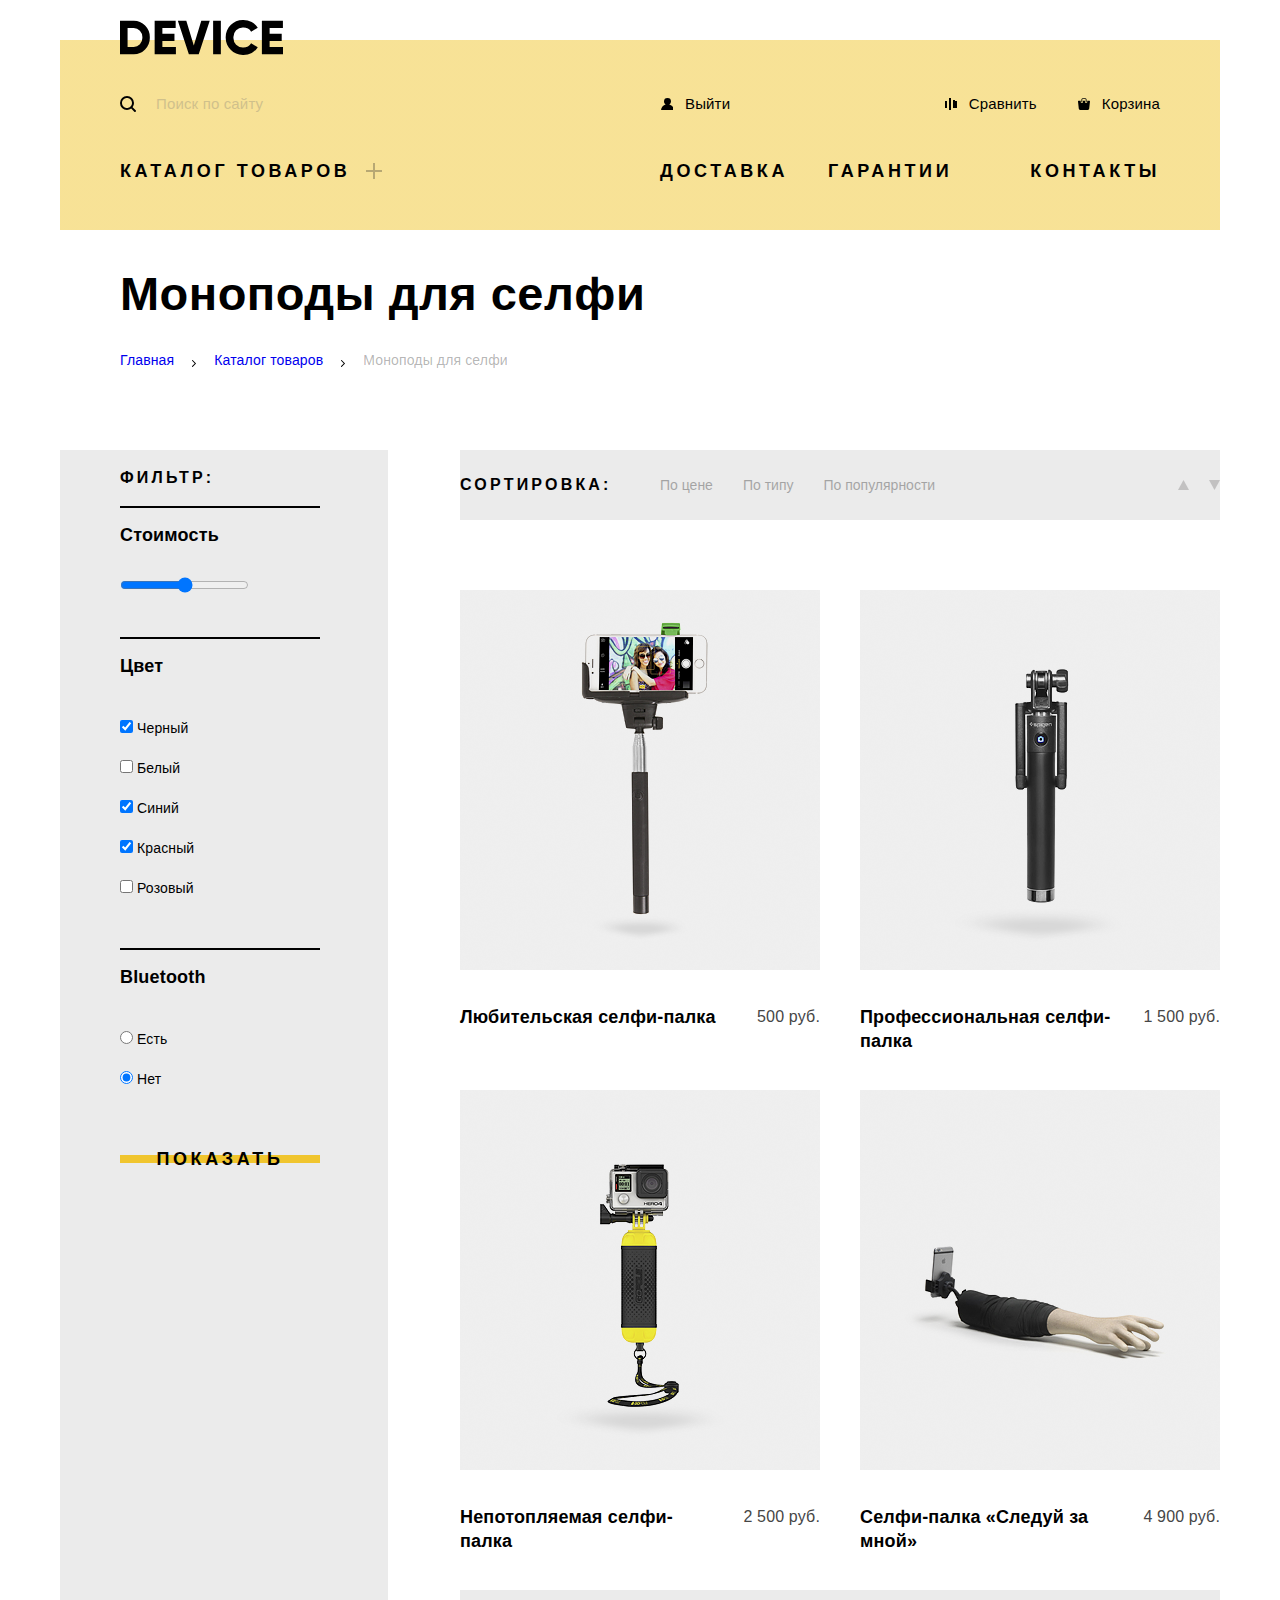
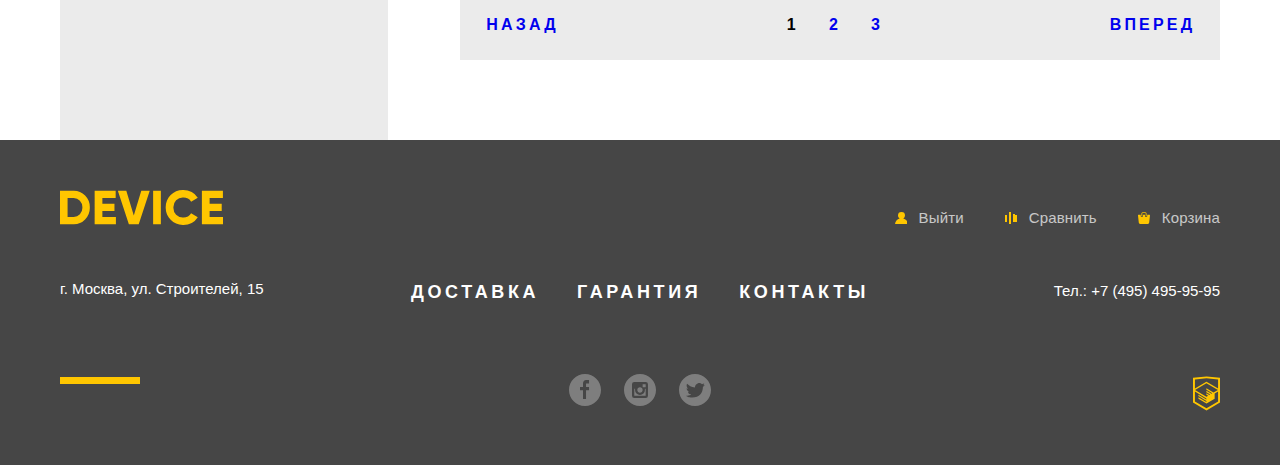
==== commit 6cdb3ca4: "Корректирует ошибки по замечаниям Наставника к главе 4" ====
--- a/catalog.html
+++ b/catalog.html
@@ -15,23 +15,17 @@
     <a class="site-header__logo" href="index.html">
       <img class="site-header__logo-img" src="img/logo-black.svg" width="163" height="35" alt="Логотип интернет-магазина &quotДевайс&quot">
     </a>
-
     <nav class="site-header__secondary-menu">
+      <form class="site-header__search search-form" action="https://echo.htmlacademy.ru/courses" method="post">
+        <input class="search-form__field" type="search" name="search" id="search" placeholder="Поиск по сайту">
+        <label class="search-form__label" for="search">
+          <span class="visually-hidden">Поиск по сайту</span>
+          <img class="search-form__label-img" src="img/search.svg" width="16" height="16" alt="Поиск">
+        </label>
+        <button class="search-form__button-submit" type="submit">Найти</button>
+      </form>
       <ul class="site-header__secondary-menu-list">
         <li class="site-header__secondary-menu-item">
-          <form class="site-header__search search-form" action="https://echo.htmlacademy.ru/courses" method="post">
-            <input class="search-form__field" type="search" name="search" id="search" placeholder="Поиск по сайту">
-            <label class="search-form__label" for="search">
-              <p class="visually-hidden">Поиск по сайту</p>
-              <img class="search-form__label-img" src="img/search.svg" width="16" height="16" alt="Поиск">
-            </label>
-            <input class="search-form__button-submit" id="search-submit" type="submit" value="Найти">
-            <label class="visually-hidden" for="search-submit">
-              Кнопка поля поиска
-            </label>
-          </form>
-        </li>
-        <li class="site-header__secondary-menu-item">
           <a class="site-header__secondary-menu-link" href="#">Выйти</a>
         </li>
         <li class="site-header__secondary-menu-item">
@@ -42,40 +36,41 @@
         </li>
       </ul>
     </nav>
-    
-    <nav class="site-header__primary-menu">
-      <ul class="site-header__primary-menu-list">
-        <li class="site-header__primary-menu-item">
-          <a class="site-header__primary-menu-link" href="catalog.html">Каталог товаров</a>
-          <ul class="site-header__primary-submenu-list">
-            <li class="site-header__primary-submenu-item">
-              <a class="site-header__primary-submenu-link" href="virtual-reality.html">Виртуальная реальность</a>
-            </li>
-            <li class="site-header__primary-submenu-item">
-              <a class="site-header__primary-submenu-link" href="monopods-for-a-selfie.html">Моноподы для селфи</a>
-            </li>
-            <li class="site-header__primary-submenu-item">
-              <a class="site-header__primary-submenu-link" href="action-cameras.html">Экшн-камеры</a>
-            </li>
-            <li class="site-header__primary-submenu-item">
-              <a class="site-header__primary-submenu-link" href="fitness-bracelets.html">Фитнес-браслеты</a>
-            </li>
-            <li class="site-header__primary-submenu-item">
-              <a class="site-header__primary-submenu-link" href="smart-watch.html">Умные часы</a>
-            </li>
-            <li class="site-header__primary-submenu-item">
-              <a class="site-header__primary-submenu-link" href="quadcopters.html">Квардокоптеры</a>
+    <nav class="site-header__primary-menu primary-menu">
+      <ul class="primary-menu__elements-list">
+        <li class="primary-menu__catalog">
+          <a class="primary-menu__catalog-link" href="catalog.html">Каталог товаров</a>
+          <ul class="primary-menu__catalog-list">
+            <li class="primary-menu__catalog-item">
+              <a class="primary-menu__catalog-item-link" href="virtual-reality.html">Виртуальная реальность</a>
+            </li>
+            <li class="primary-menu__catalog-item">
+              <a class="primary-menu__catalog-item-link" href="monopods-for-a-selfie.html">Моноподы для селфи</a>
+            </li>
+            <li class="primary-menu__catalog-item">
+              <a class="primary-menu__catalog-item-link" href="action-cameras.html">Экшн-камеры</a>
+            </li>
+            <li class="primary-menu__catalog-item">
+              <a class="primary-menu__catalog-item-link" href="fitness-bracelets.html">Фитнес-браслеты</a>
+            </li>
+            <li class="primary-menu__catalog-item">
+              <a class="primary-menu__catalog-item-link" href="smart-watch.html">Умные часы</a>
+            </li>
+            <li class="primary-menu__catalog-item">
+              <a class="primary-menu__catalog-item-link" href="quadcopters.html">Квардокоптеры</a>
             </li>
           </ul>
         </li>
-        <li class="site-header__primary-menu-item">
-          <a class="site-header__primary-menu-link" href="#">Доставка</a>
-        </li>
-        <li class="site-header__primary-menu-item">
-          <a class="site-header__primary-menu-link" href="#">Гарантии</a>
-        </li>
-        <li class="site-header__primary-menu-item">
-          <a class="site-header__primary-menu-link" href="#">Контакты</a>
+      </ul>
+      <ul class="primary-menu__services-list">
+        <li class="primary-menu__services-item">
+          <a class="primary-menu__services-link" href="#">Доставка</a>
+        </li>
+        <li class="primary-menu__services-item">
+          <a class="primary-menu__services-link" href="#">Гарантии</a>
+        </li>
+        <li class="primary-menu__services-item">
+          <a class="primary-menu__services-link" href="#">Контакты</a>
         </li>
       </ul>
     </nav>
@@ -100,9 +95,10 @@
     </section>
 
     <section class="content-conteiner__goods goods">
-      
+      <h2 class="visually-hidden">Область выборки товаров</h2>
+
       <section class="goods__filter">
-        <h2 class="goods__filter-title">Фильтр:</h2>
+        <h3 class="goods__filter-title">Фильтр:</h3>
         <form action="https://echo.htmlacademy.ru/courses" method="get">
           <fieldset class="goods__filter-price filter-price">
             <legend class="filter-price__legend">Стоимость</legend>
@@ -151,9 +147,9 @@
       </section>
 
       <section class="goods__sorted sorted-goods">
-        <h2 class="sorted-goods__title visually-hidden">Список отсортированных товаров</h2>
+        <h3 class="sorted-goods__title visually-hidden">Список отсортированных товаров</h3>
         <div class="sorted-goods__sorter sorter">
-          <h2 class="sorter__title">Сортировка:</h2>
+          <h4 class="sorter__title">Сортировка:</h4>
           <ul class="sorter__parameter-list">
             <li class="sorter__parameter-item">
               <a class="sorter__parameter-link" href="#">По цене</a>
--- a/css/style.css
+++ b/css/style.css
@@ -64,7 +64,7 @@
     display: flex;
     flex-direction: column;
     margin: 0;
-    padding: 20px 0;
+    padding: 20px 0 0 0;
     background-color: #ffffff;
     min-width: 1200px;
 }
@@ -104,6 +104,10 @@
         rgb(240, 197, 46, 0.5) 20px);
 }
 
+.site-header__logo {
+    align-self: flex-start;
+}
+
 .site-header__logo-img:hover {
     opacity: 0.6;
 }
@@ -112,23 +116,105 @@
     opacity: 0.3;
 }
 
+.site-header__secondary-menu {
+    display: flex;
+    margin: 20px 0 30px;    
+}
+
+.site-header__search {
+    display: flex;
+    justify-content: flex-start;
+    width: 500px;
+}
+
+.search-form__field {
+    width: 315px;
+    height: 50px;
+    padding-left: 20px;
+    border: none;
+    background-color: transparent;
+    opacity: 0.3;
+    box-sizing: border-box;
+    font-family: 'Open Sans', 'Arial', sans-serif;
+    font-size: 15px;
+    font-weight: 300;
+    line-height: 50px;
+    letter-spacing: 0.15px;
+    color: #000000;
+    text-align: left;
+    text-decoration: none;
+    background-color: transparent;
+}
+
+.search-form__field:hover {
+    opacity: 0.6;
+}
+
+.search-form__field:focus {
+    border-bottom: 2px solid #000000;
+    outline: none;
+    opacity: 1.0;
+}
+
+.search-form__label {
+    height: 50px;
+    padding-top: 17px;
+    order: -1;
+    box-sizing: border-box;
+}
+
+.search-form__field:focus ~ .search-form__label {
+    border-bottom: 2px solid #000000;
+}
+
+.search-form__button-submit {
+    display: none;
+    width: 85px;
+    height: 50px;
+    border: 2px solid #000000;
+    box-sizing: border-box;
+    background-color: transparent;
+    font-family: 'Open Sans', 'Arial', sans-serif;
+    font-size: 15px;
+    font-weight: 300;
+    line-height: 30px;
+    letter-spacing: 0.15px;
+    color: #000000;
+    text-align: center;
+    text-decoration: none;
+    background-color: transparent;
+}
+
+.search-form__field:focus ~ .search-form__button-submit {
+    display: block;
+}
+
+.search-form__button-submit:hover {
+    display: block;
+    background-color: #000000;
+    color: #ffffff;
+}
+
+.search-form__button-submit:active {
+    display: block;
+    background-color: #000000;
+    color: rgb(255, 255, 255, 0.3);
+}
+
 .site-header__secondary-menu-list {
     display: flex;
     justify-content: space-between;
-    margin: 20px 0 30px;
+    flex-wrap: wrap;
+    width: 540px;
 }
 
 .site-header__secondary-menu-item {
     position: relative;
-}
-
-.site-header__secondary-menu-item:nth-of-type(2) {
-    margin-left: auto;
-    margin-right: 240px;
-}
-
-.site-header__secondary-menu-item:nth-of-type(3) {
-    margin-right: 65px;
+    margin-left: 65px;
+}
+
+.site-header__secondary-menu-item:first-child {
+    margin-right: auto;
 }
 
 .site-header__secondary-menu-item::before {
@@ -140,21 +226,19 @@
     width: 12px;
 }
 
+.site-header__secondary-menu-item:nth-of-type(1)::before {
+    background-image: url(../img/user.svg);
+}
+
 .site-header__secondary-menu-item:nth-of-type(2)::before {
-    background-image: url(../img/user.svg);
+    background-image: url(../img/compare.svg);
 }
 
 .site-header__secondary-menu-item:nth-of-type(3)::before {
-    background-image: url(../img/compare.svg);
-}
-
-.site-header__secondary-menu-item:nth-of-type(4)::before {
     background-image: url(../img/cart.svg);
 }
 
-.site-header__secondary-menu-link,
-.search-form__field,
-.button-submit__submit {
+.site-header__secondary-menu-link {
     font-family: 'Open Sans', 'Arial', sans-serif;
     font-size: 15px;
     font-weight: 300;
@@ -176,87 +260,45 @@
     opacity: 0.3;
 }
 
-.site-header__search {
+.site-header__primary-menu {
+    display: flex;
+}
+
+.primary-menu__catalog-link,
+.primary-menu__services-link {
+    font-family: 'Gilroy', 'Arial', sans-serif;
+    font-size: 18px;
+    font-weight: 800;
+    line-height: 24px;
+    letter-spacing: 3.6px;
+    color: #000000;
+    text-align: center;
+    text-transform: uppercase;
+    background-color: transparent;
+}
+
+.primary-menu__catalog-link:hover,
+.primary-menu__services-link:hover {
+    opacity: 0.6;
+}
+
+.primary-menu__catalog-link:active,
+.primary-menu__services-link:active {
+    opacity: 0.3;
+}
+
+.primary-menu__elements-list {
     display: flex;
     justify-content: flex-start;
-}
-
-.search-form__field {
-    width: 335px;
-    height: 50px;
-    padding-left: 20px;
-    border: none;
-    background-color: transparent;
-    opacity: 0.3;
-    box-sizing: border-box;
-}
-
-.search-form__field:hover {
-    opacity: 0.6;
-}
-
-.search-form__field:focus {
-    border-bottom: 2px solid #000000;
-    outline: none;
-    opacity: 1.0;
-}
-
-.search-form__label {
-    height: 50px;
-    padding-top: 17px;
-    order: -1;
-    box-sizing: border-box;
-}
-
-.search-form__field:focus ~ .search-form__label {
-    border-bottom: 2px solid #000000;
-}
-
-.search-form__button-submit {
-    display: none;
-    width: 85px;
-    height: 50px;
-    border: 2px solid #000000;
-    box-sizing: border-box;
-    background-color: transparent;
-}
-
-.search-form__field:focus ~ .search-form__button-submit {
-    display: block;
-}
-
-.search-form__button-submit:hover {
-    display: block;
-    background-color: #000000;
-    color: #ffffff;
-}
-
-.search-form__button-submit:active {
-    display: block;
-    background-color: #000000;
-    color: rgb(255, 255, 255, 0.3);
-}
-
-
-.site-header__primary-menu-list {
-    display: flex;
-    justify-content: space-between;
-}
-
-.site-header__primary-menu-item:nth-of-type(1) {
+    flex-wrap: wrap;
+    width: 500px;
+}
+
+.primary-menu__catalog {
     position: relative;
 }
 
-.site-header__primary-menu-item:nth-of-type(2) {
-    margin-left: auto;
-    margin-right: 40px;
-}
-
-.site-header__primary-menu-item:nth-of-type(3) {
-    margin-right: 115px;
-}
-
-.site-header__primary-menu-item:nth-of-type(1)::after {
+.primary-menu__catalog::after {
     content: '';
     position: absolute;
     top: 4px;
@@ -267,32 +309,12 @@
     opacity: 0.3;
 }
 
-.site-header__primary-menu-link {
-    font-family: 'Gilroy', 'Arial', sans-serif;
-    font-size: 18px;
-    font-weight: 800;
-    line-height: 24px;
-    letter-spacing: 3.6px;
-    color: #000000;
-    text-align: center;
-    text-decoration: none;
-    text-transform: uppercase;
-    background-color: transparent;
-}
-
-.site-header__primary-menu-link:hover {
-    opacity: 0.6;
-}
-
-.site-header__primary-menu-link:active {
-    opacity: 0.3;
-}
-
-.site-header__primary-submenu-list {
+.primary-menu__catalog-list {
     display: none;
 }
 
-.site-header__primary-menu-item:first-child:hover ul {
+.primary-menu__catalog:hover ul,
+.primary-menu__catalog:focus-within ul {
     position: absolute;
     left: -60px;
     z-index: 3;
@@ -307,21 +329,21 @@
     background-color: #f7e296;
 }
 
-.site-header__primary-submenu-item {
+.primary-menu__catalog-item {
     width: 200px;
     height: 30px;
 }
 
-.site-header__primary-submenu-item:nth-child(4) {
+.primary-menu__catalog-item:nth-child(4) {
     margin-left: 40px;
 }
 
-.site-header__primary-submenu-item:nth-child(5) {
+.primary-menu__catalog-item:nth-child(5) {
     margin-left: 40px;
     margin-bottom: 30px;
 }
 
-.site-header__primary-submenu-link {
+.primary-menu__catalog-item-link {
     font-family: 'Open Sans', 'Arial', sans-serif;
     font-size: 15px;
     font-weight: 300;
@@ -331,12 +353,27 @@
     background-color: transparent;
 }
 
-.site-header__primary-submenu-link:hover {
+.primary-menu__catalog-item-link:hover {
     opacity: 0.6;
 }
 
-.site-header__primary-submenu-link:active {
+.primary-menu__catalog-item-link:active {
     opacity: 0.3;
+}
+
+.primary-menu__services-list {
+    display: flex;
+    justify-content: space-between;
+    flex-wrap: wrap;
+    width: 540px;
+}
+
+.primary-menu__services-item {
+    margin-left: 40px;
+}
+
+.primary-menu__services-item:nth-child(2) {
+    margin-right: auto;
 }
 
 /*
@@ -387,8 +424,8 @@
 #promo-btn-2:checked ~ .promo-slider__inner .promo-slider__controls label[for="promo-btn-2"],
 #promo-btn-3:checked ~ .promo-slider__inner .promo-slider__controls label[for="promo-btn-3"] {
     box-shadow:
-        inset 0 0 0 1px rgba(0, 0, 0, 1.0),
-        0 0 0 1px rgba(0, 0, 0, 1.0);
+        inset 0 0 0 1px #000000,
+        0 0 0 1px #000000;
 }
   
 #promo-btn-1:checked ~ .promo-slider__inner .promo-slider__slides {
@@ -469,7 +506,7 @@
 
 .promo-slide__description {
     margin-right: auto;
-    width: 510px;
+    width: 501px;
     text-align: left;
     padding-top: 80px;
 }
@@ -500,7 +537,6 @@
 .promo-slide__description .text-light {
     margin-bottom: 50px;
 }
-
 
 .button {
     display: block;
@@ -514,6 +550,8 @@
     text-align: center;
     text-decoration: none;
     text-transform: uppercase;
+    border: none;
+    box-shadow: none;
     background-color: transparent;
     background-image: linear-gradient(
         #f0c52e,
@@ -829,8 +867,9 @@
     margin-bottom: 43px;
 }
 
-.contacts .contacts__map {
+.contacts .popup-map__open {
     margin-bottom: 70px;
+    border: none;
 }
 
 .about .about__delivery-list {
@@ -1071,7 +1110,8 @@
     background-color: rgb(238, 238, 238, 0.7);
 }
 
-.item-good:hover .item-good__controls {
+.item-good:hover .item-good__controls,
+.item-good:focus-within .item-good__controls {
     z-index: 1;
 }
 
@@ -1368,8 +1408,18 @@
     opacity: 0.3;
 }
 
-
-
+.popup {
+    position: fixed;
+    left: 50%;
+    top: -100%;
+    transform: translate(-50%,-50%);
+    box-shadow: 0 0 30px 0 #000000;
+    transition: 1s ease-in-out;
+}
+
+.popup-active {
+    top: 50%;
+}
 
 
 
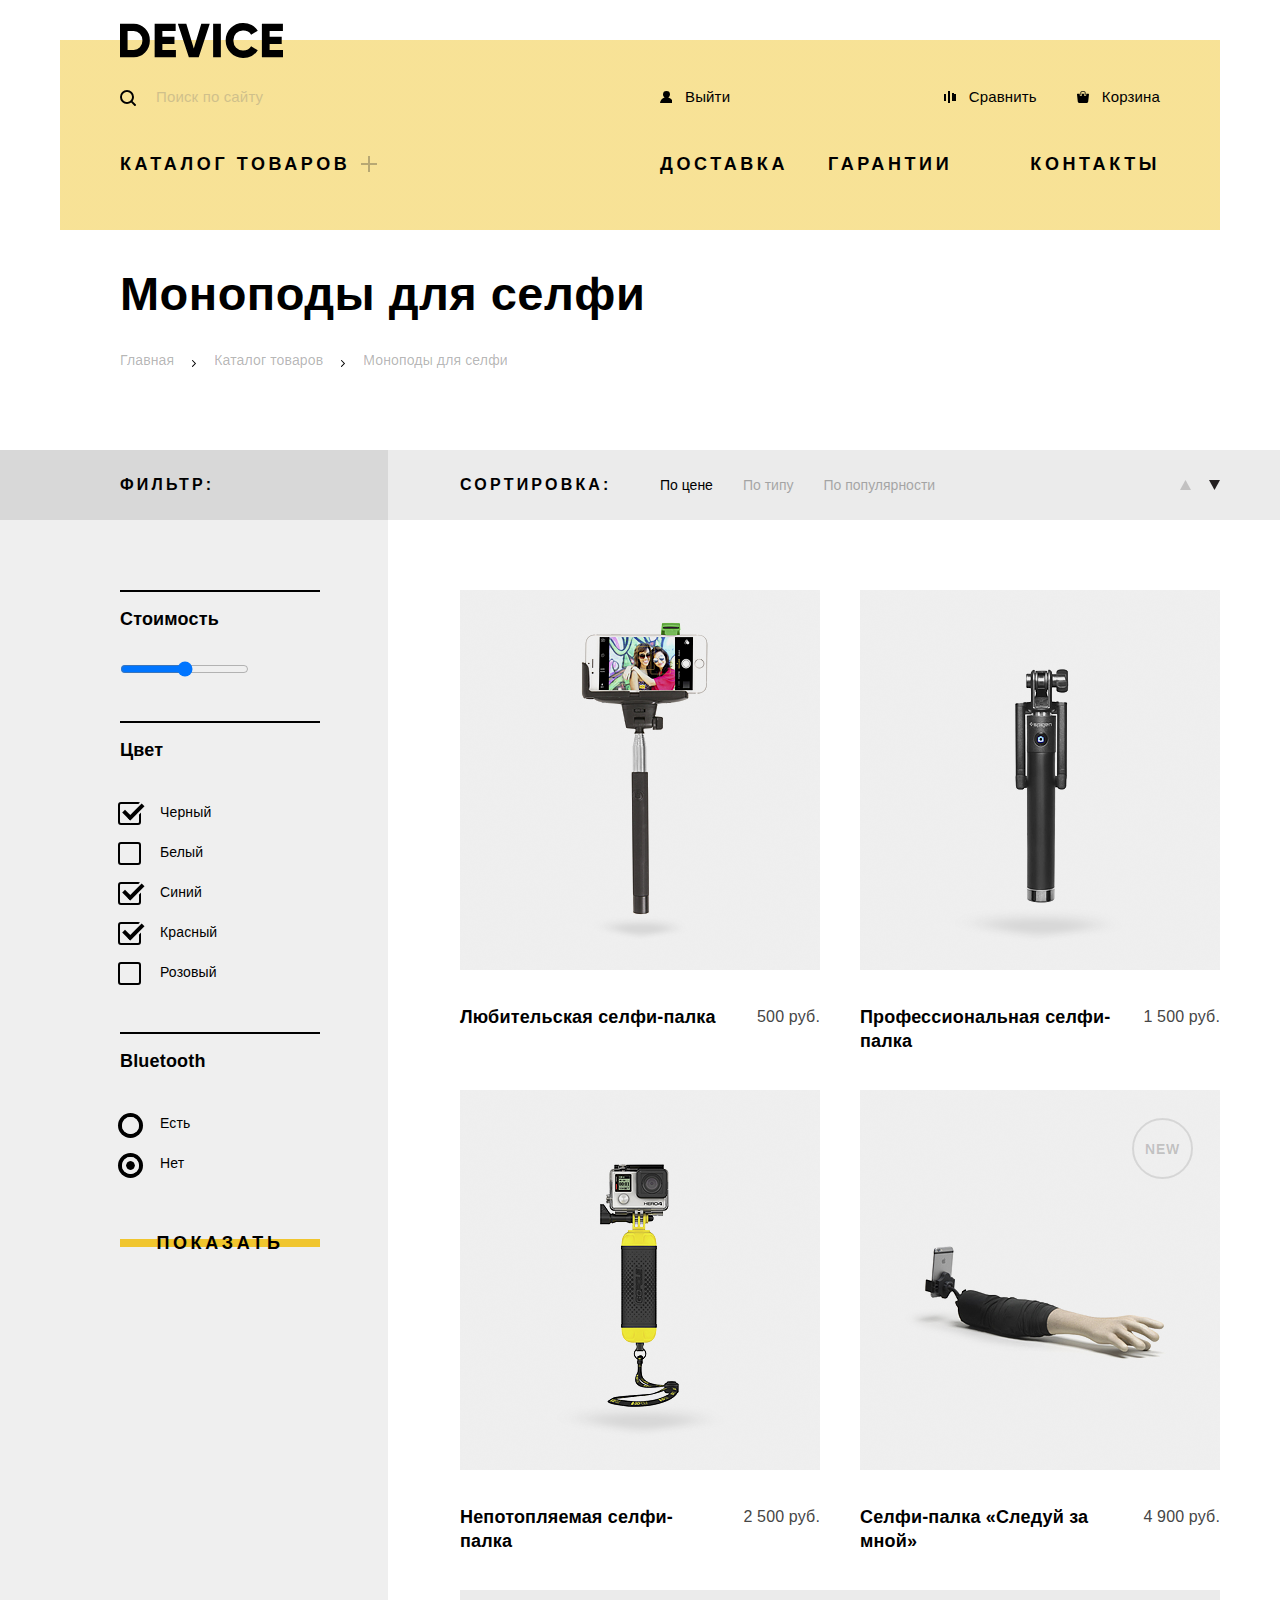
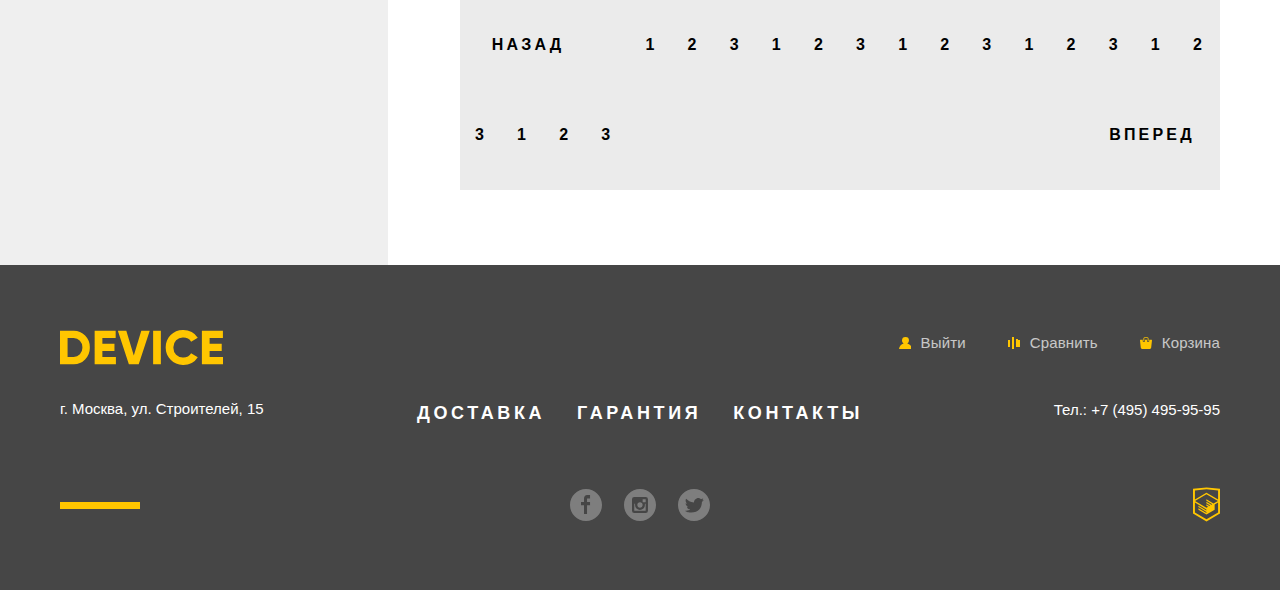
==== commit 89e3660e: "Добавляет оформления" ====
--- a/catalog.html
+++ b/catalog.html
@@ -19,7 +19,6 @@
       <form class="site-header__search search-form" action="https://echo.htmlacademy.ru/courses" method="post">
         <input class="search-form__field" type="search" name="search" id="search" placeholder="Поиск по сайту">
         <label class="search-form__label" for="search">
-          <span class="visually-hidden">Поиск по сайту</span>
           <img class="search-form__label-img" src="img/search.svg" width="16" height="16" alt="Поиск">
         </label>
         <button class="search-form__button-submit" type="submit">Найти</button>
@@ -89,16 +88,47 @@
           <a class="page__bread-crumbs-link" href="catalog.html">Каталог товаров</a>
         </li>
         <li class="page__bread-crumbs-item">
-          Моноподы для селфи
+          <span>Моноподы для селфи</span>
         </li>
       </ul>
     </section>
+
+    <section class="content-conteiner__sorter sorter">
+      <h2 class="visually-hidden">Сортировка</h2>
+      <div class="sorter__inner">
+        <h3 class="sorter__title">Сортировка:</h3>
+        <ul class="sorter__parameter-list">
+          <li class="sorter__parameter-item">
+            <a class="sorter__parameter-link parameter-active" href="">По цене</a>
+          </li>
+          <li class="sorter__parameter-item">
+            <a class="sorter__parameter-link" href="">По типу</a>
+          </li>
+          <li class="sorter__parameter-item">
+            <a class="sorter__parameter-link" href="">По популярности</a>
+          </li>
+        </ul>
+        <ul class="sorter__direction-list">
+          <li class="sorter__direction-item">
+            <a class="sorter__direction-arrow" href="">
+              <img src="img/icon-up-dir.svg" width="11" height="10" alt="По возрастанию">
+            </a>
+          </li>
+          <li class="sorter__direction-item">
+            <a class="sorter__direction-arrow arrow-active" href="">
+              <img src="img/icon-down-dir.svg" width="11" height="10" alt="По убыванию">
+            </a>
+          </li>
+        </ul>
+      </div>
+    </section>
+
 
     <section class="content-conteiner__goods goods">
       <h2 class="visually-hidden">Область выборки товаров</h2>
 
       <section class="goods__filter">
-        <h3 class="goods__filter-title">Фильтр:</h3>
+        <h3 class="goods__filter-title visually-hidden">Фильтр:</h3>
         <form action="https://echo.htmlacademy.ru/courses" method="get">
           <fieldset class="goods__filter-price filter-price">
             <legend class="filter-price__legend">Стоимость</legend>
@@ -107,71 +137,61 @@
           <fieldset class="goods__filter-color filter-color">
             <legend class="filter-color__legend">Цвет</legend>
             <ul class="filter-color__color-list">
-              <li class="filter-color__color-item">
-                <input type="checkbox" name="black" id="filter-color-black" checked>
-                <label for="filter-color-black">Черный</label>
-              </li>
-              <li class="filter-color__color-item">
-                <input type="checkbox" name="white" id="filter-color-white">
-                <label for="filter-color-white">Белый</label>
-              </li>
-              <li class="filter-color__color-item">
-                <input type="checkbox" name="blue" id="filter-color-blue" checked>
-                <label for="filter-color-blue">Синий</label>
-              </li>
-              <li class="filter-color__color-item">
-                <input type="checkbox" name="red" id="filter-color-red" checked>
-                <label for="filter-color-red">Красный</label>
-              </li>
-              <li class="filter-color__color-item">
-                <input type="checkbox" name="pink" id="filter-color-pink">
-                <label for="filter-color-pink">Розовый</label>
+              <li class="filter-color__item">
+                  <input class="visually-hidden filter-color__input" type="checkbox" name="black" id="filter-color-black" checked>
+                  <label class="filter-color__label" for="filter-color-black">
+                    <span class="filter-color__check-bird">Черный</span>
+                  </label>
+              </li>
+              <li class="filter-color__item">
+                  <input class="visually-hidden filter-color__input" type="checkbox" name="white" id="filter-color-white">
+                  <label class="filter-color__label" for="filter-color-white">
+                    <span class="filter-color__check-bird">Белый</span>
+                  </label>
+              </li>
+              <li class="filter-color__item">
+                  <input class="visually-hidden filter-color__input" type="checkbox" name="blue" id="filter-color-blue" checked>
+                  <label class="filter-color__label" for="filter-color-blue">
+                    <span class="filter-color__check-bird">Синий</span>
+                  </label>
+              </li>
+              <li class="filter-color__item">
+                  <input class="visually-hidden filter-color__input" type="checkbox" name="red" id="filter-color-red" checked>
+                  <label class="filter-color__label" for="filter-color-red">
+                    <span class="filter-color__check-bird">Красный</span>
+                  </label>
+              </li>
+              <li class="filter-color__item">
+                  <input class="visually-hidden filter-color__input" type="checkbox" name="pink" id="filter-color-pink">
+                  <label class="filter-color__label" for="filter-color-pink">
+                    <span class="filter-color__check-bird">Розовый</span>
+                  </label>
               </li>
             </ul>
           </fieldset>
-          <fieldset class="goods__filter-bluetooth">
-            <legend class="filter-bluetooth">Bluetooth</legend>
+          <fieldset class="goods__filter-bluetooth filter-bluetooth">
+            <legend class="filter-bluetooth__legend">Bluetooth</legend>
             <ul class="filter-bluetooth__bluetooth-list">
-              <li class="filter-bluetooth__bluetooth-item">
-                <input type="radio" name="bluetooth" value="Есть" id="filter-bluetooth-yes">
-                <label for="filter-bluetooth-yes">Есть</label>
-              </li>
-              <li class="filter-bluetooth__bluetooth-item">
-                <input type="radio" name="bluetooth" value="Нет" id="filter-bluetooth-no" checked>
-                <label for="filter-bluetooth-no">Нет</label>
-              </li>
-            </ul>  
+              <li class="filter-bluetooth__item">
+                <input class="visually-hidden filter-bluetooth__input" type="radio" name="bluetooth" value="Есть" id="filter-bluetooth-yes">
+                <label class="filter-bluetooth__label" for="filter-bluetooth-yes">
+                  <span class="filter-bluetooth__text">Есть</span>
+                </label>
+              </li>
+              <li class="filter-bluetooth__item">
+                <input class="visually-hidden filter-bluetooth__input" type="radio" name="bluetooth" value="Нет" id="filter-bluetooth-no" checked>
+                <label class="filter-bluetooth__label" for="filter-bluetooth-no">
+                  <span class="filter-bluetooth__text">Нет</span>
+                </label>
+              </li>
+            </ul>
           </fieldset>
           <button class="goods__filter-buttons button" type="submit">Показать</button>
         </form>
       </section>
 
       <section class="goods__sorted sorted-goods">
-        <h3 class="sorted-goods__title visually-hidden">Список отсортированных товаров</h3>
-        <div class="sorted-goods__sorter sorter">
-          <h4 class="sorter__title">Сортировка:</h4>
-          <ul class="sorter__parameter-list">
-            <li class="sorter__parameter-item">
-              <a class="sorter__parameter-link" href="#">По цене</a>
-            </li>
-            <li class="sorter__parameter-item">
-              <a class="sorter__parameter-link" href="#">По типу</a>
-            </li>
-            <li class="sorter__parameter-item">
-              <a class="sorter__parameter-link" href="#">По популярности</a>
-            </li>
-            <li class="sorter__parameter-item">
-              <a class="sorter__parameter-arrow arrow-up" href="#">
-                <img src="img/icon-up-dir.svg" width="11" height="10" alt="По возрастанию">
-              </a>
-            </li>
-            <li class="sorter__parameter-item">
-              <a class="sorter__parameter-arrow arrow-down" href="#">
-                <img src="img/icon-down-dir.svg" width="11" height="10" alt="По убыванию">
-              </a>
-            </li>
-          </ul>
-        </div>
+        <h3 class="sorted-goods__title visually-hidden">Перечень отсортированных товаров</h3>
         <div class="sorted-goods__goods-items goods-items">
           <article class="goods-items__item item-good">
             <img class="item-good__image" src="img/item-1.png" width="360" height="380" alt="Любительская селфи-палка">
@@ -208,23 +228,71 @@
             </div>
             <a class="item-good__page" href="#">Селфи-палка «Следуй за мной»</a>
             <p class="item-good__price">4 900 руб.</p>
+            <div class="item-good__new">
+              <p class="item-good__new-text">new</p>
+            </div>
           </article>
         </div>
         <ul class="sorted-goods__pagination-list pagination">
           <li class="pagination__item">
-            <a class="pagination__link" href="#">Назад</a>
-          </li>
-          <li class="pagination__item">
-            <a class="pagination__link">1</a>
-          </li>
-          <li class="pagination__item">
-            <a class="pagination__link" href="#">2</a>
-          </li>
-          <li class="pagination__item">
-            <a class="pagination__link" href="#">3</a>
-          </li>
-          <li class="pagination__item">
-            <a class="pagination__link" href="#">Вперед</a>
+            <a class="pagination__link" href="">Назад</a>
+          </li>
+          <li class="pagination__item">
+            <a class="pagination__link">1</a>
+          </li>
+          <li class="pagination__item">
+            <a class="pagination__link" href="">2</a>
+          </li>
+          <li class="pagination__item">
+            <a class="pagination__link" href="">3</a>
+          </li>
+          <li class="pagination__item">
+            <a class="pagination__link">1</a>
+          </li>
+          <li class="pagination__item">
+            <a class="pagination__link" href="">2</a>
+          </li>
+          <li class="pagination__item">
+            <a class="pagination__link" href="">3</a>
+          </li>
+          <li class="pagination__item">
+            <a class="pagination__link">1</a>
+          </li>
+          <li class="pagination__item">
+            <a class="pagination__link" href="">2</a>
+          </li>
+          <li class="pagination__item">
+            <a class="pagination__link" href="">3</a>
+          </li>
+          <li class="pagination__item">
+            <a class="pagination__link">1</a>
+          </li>
+          <li class="pagination__item">
+            <a class="pagination__link" href="">2</a>
+          </li>
+          <li class="pagination__item">
+            <a class="pagination__link" href="">3</a>
+          </li>
+          <li class="pagination__item">
+            <a class="pagination__link">1</a>
+          </li>
+          <li class="pagination__item">
+            <a class="pagination__link" href="">2</a>
+          </li>
+          <li class="pagination__item">
+            <a class="pagination__link" href="">3</a>
+          </li>
+          <li class="pagination__item">
+            <a class="pagination__link">1</a>
+          </li>
+          <li class="pagination__item">
+            <a class="pagination__link" href="">2</a>
+          </li>
+          <li class="pagination__item">
+            <a class="pagination__link" href="">3</a>
+          </li>
+          <li class="pagination__item">
+            <a class="pagination__link" href="">Вперед</a>
           </li>
         </ul>
       </section>
--- a/css/style.css
+++ b/css/style.css
@@ -106,6 +106,7 @@
 
 .site-header__logo {
     align-self: flex-start;
+    margin-top: 3px;
 }
 
 .site-header__logo-img:hover {
@@ -118,7 +119,7 @@
 
 .site-header__secondary-menu {
     display: flex;
-    margin: 20px 0 30px;    
+    margin: 10px 0 30px;    
 }
 
 .site-header__search {
@@ -158,7 +159,7 @@
 
 .search-form__label {
     height: 50px;
-    padding-top: 17px;
+    padding-top: 18px;
     order: -1;
     box-sizing: border-box;
 }
@@ -221,7 +222,7 @@
     content: '';
     position: absolute;
     top: 19px;
-    left: -24px;
+    left: -25px;
     height: 12px;
     width: 12px;
 }
@@ -302,7 +303,7 @@
     content: '';
     position: absolute;
     top: 4px;
-    right: -32px;
+    right: -27px;
     height: 16px;
     width: 16px;
     background-image: url(../img/plus.svg);
@@ -325,7 +326,7 @@
     flex-wrap: wrap;
     height: 90px;
     width: 1100px;
-    padding: 0 0 66px 60px;
+    padding: 33px 0 33px 60px;
     background-color: #f7e296;
 }
 
@@ -391,7 +392,7 @@
 }
 
 .promo {
-    margin-top: -110px;
+    margin-top: -113px;
 }
 
 .promo-slider {
@@ -406,16 +407,16 @@
     display: flex;
     justify-content: flex-start;
     align-items: center;
-    margin-bottom: 60px;
+    margin-bottom: 42px;
 }
   
 .promo-slider__controls label {
-    width: 6px;
-    height: 6px;
-    margin-right: 20px;
+    width: 4px;
+    height: 4px;
+    margin-right: 23px;
     border: 3px solid #ffffff;
     border-radius: 50%;
-    box-shadow: 0 0 0 1px rgba(0, 0, 0, 1.0);
+    box-shadow: 0 0 0 1px #000000;
     cursor: pointer;
     transition: background-color 0.2s;
 }
@@ -471,7 +472,7 @@
 .promo-slide::before {
     content: '';
     position: absolute;
-    top: 30px;
+    top: 38px;
     right: 460px;
     width: 100px;
     height: 7px;
@@ -481,8 +482,8 @@
 .promo-slide::after {
     content: '01';
     position: absolute;
-    top: -15px;
-    right: 60px;
+    top: -12px;
+    right: 45px;
     width: 250px;
     height: 200px;
     font-family: 'Gilroy', 'Arial', sans-serif;
@@ -495,18 +496,22 @@
     z-index: -1;
 }
 
-.promo-slide figure {
+.promo-slide__image {
+    display: flex;
+    justify-content: center;
+    align-items: center;
+    width: 560px;
     margin: 0 40px 0 0;
 }
 
-.promo-slide__image {
-    width: 560px;
-    text-align: center;
+.promo-slide__image img {
+    max-width: 100%;
+    height: auto;
 }
 
 .promo-slide__description {
     margin-right: auto;
-    width: 501px;
+    width: 560px;
     text-align: left;
     padding-top: 80px;
 }
@@ -521,7 +526,8 @@
 }
 
 .promo-slide__description .header {
-    margin-bottom: 30px;
+    margin-bottom: 20px;
+    line-height: 56px;
 }
 
 .text-light {
@@ -535,7 +541,7 @@
 }
 
 .promo-slide__description .text-light {
-    margin-bottom: 50px;
+    margin-bottom: 42px;
 }
 
 .button {
@@ -559,7 +565,8 @@
     background-size: 100% 8px;
     background-repeat: no-repeat;
     background-position: center;
-    transition: 0.3s;
+    transition: background-size 0.3s;
+    cursor: pointer;
 }
 
 .button-slider {
@@ -576,27 +583,19 @@
     background-size: 100% 100%;
 }
 
-a.button:active {
+a.button:active,
+button.button:active {
     color: rgb(0, 0, 0, 0.3);
 }
 
 .preference__item {
     display: inline-block;
-    vertical-align: top;
-    margin: 0px;
-}
-
-.preference__item:first-child {
-    width: 160px
-}
-
-.preference__item:nth-child(2) {
-    width: 140px;
+    margin: 0 74px 0 0;
 }
 
 .preference__item .item__parameter,
 .preference__item .item__parameter-value {
-    margin: 20px 0;
+    margin: 8px 0;
 }
 
 .preference__item .item__parameter {
@@ -621,11 +620,12 @@
     flex-direction: row;
     flex-wrap: wrap;
     justify-content: space-between;
-    margin-top: 105px;
+    margin-top: 93px;
 }
 
 .popular__item {
     width: 160px;
+    padding-bottom: 20px;
 }
 
 .popular__image-field {
@@ -637,45 +637,46 @@
 }
 
 .popular__image-field div {
-    position: relative;
+    display: flex;
+    justify-content: center;
+    align-items: center;
     width: 160px;
     height: 160px;
     background-color: rgb(240, 197, 46, 0.5);
 }
 
 .popular__image {
-    display: block;
-    position: absolute;
-    top: 50%; left: 50%;
+    max-width: 95%;
+    max-height: 95%;
 }
 
 .popular__virtual-reality .popular__image {
-    transform: translate(-50%,-28px);
+    transform: translate(-0px, -1px);
 }
 
 .popular__monopods-for-a-selfie .popular__image {
-    transform: translate(-50%,-39px);
+    transform: translate(1px, 19px);
 }
 
 .popular__action-cameras .popular__image {
-    transform: translate(-50%,-42px);
+    transform: translate(5px, 1px);
 }
 
 .popular__fitness-bracelets .popular__image {
-    transform: translate(-50%,-30px);
+    transform: translate(2px, 2px);
 }
 
 .popular__smart-watch .popular__image {
-    transform: translate(-50%,-48px);
+    transform: translate(3px, 1px);
 }
 
 .popular__quadcopters .popular__image {
-    transform: translate(-50%,-31px);
+    transform: translate(-1px, 3px);
 }
 
 .popular__text {
     min-height: 50px;
-    margin-top: 40px;
+    margin-top: 33px;
     font-family: 'Gilroy', 'Arial', sans-serif;
     font-size: 18px;
     font-weight: 800;
@@ -701,7 +702,7 @@
     justify-content: center;
     min-height: 365px;
     min-width: 1160px;
-    margin-top: 100px;
+    margin-top: 82px;
     background-color: #e5e5e5;
     background-image: linear-gradient(
         to bottom,
@@ -726,16 +727,16 @@
     justify-content: flex-start;
     align-items: flex-start;
     width: 280px;
-    padding-top: 10px;
+    padding-top: 6px;
 }
 
 .services-slider__controls::after {
     content: '';
     position: absolute;
-    top: -77px;
+    top: -74px;
     right: -4px;
     width: 7px;
-    height: 296px;
+    height: 320px;
     background-color:#000000;
 }
 
@@ -794,17 +795,32 @@
 }
 
 .services-slide__description .text-light {
-    margin-top: 40px;
-}
-
-.services-slide figure {
+    margin-top: 30px;
+}
+
+.services-slide__image-field {
+    display: flex;
+    justify-content: center;
+    align-items: flex-start;
+    width: 260px;
     margin: 0;
-    padding-top: 12px;
 }
 
 .services-slide__image {
-    width: 260px;
-    text-align: center;
+    max-width: 100%;
+    height: auto;
+}
+
+.services-slide__image:nth-child(1) {
+    transform: translate(-4px, 12px);
+}
+
+.services-slide__image:nth-child(2) {
+    transform: translate(-4px, 12px);
+}
+
+.services-slide__image:nth-child(3) {
+    transform: translate(-4px, 12px);
 }
 
 .content-container__logotypes {
@@ -816,6 +832,10 @@
     margin-top: 95px;
 }
 
+.logotypes__link {
+    padding-bottom: 20px;
+}
+
 .logotypes__image {
     background-color: transparent;
     filter: grayscale(1) opacity(0.2);
@@ -829,8 +849,8 @@
 .content-container__info {
     display: flex;
     justify-content: space-between;
-    margin-top: 150px;
-    padding-bottom: 80px;
+    margin-top: 120px;
+    padding-bottom: 63px;
 
 }
 
@@ -846,7 +866,7 @@
 .info__contacts::before {
     content: '';
     position: absolute;
-    top: -50px;
+    top: -52px;
     left: 0;
     width: 80px;
     height: 7px;
@@ -855,25 +875,32 @@
 
 .about .header,
 .contacts .header {
-    margin-bottom: 60px;
-}
-
-.about .text-light:first-of-type,
-.contacts .text-light:first-of-type {
-    margin-bottom: 45px;
+    margin-bottom: 43px;
+}
+
+.about .text-light,
+.contacts .text-light {
+    margin-bottom: 30px;
 }
 
 .about .text-light:last-of-type {
-    margin-bottom: 43px;
+    margin-bottom: 66px;
+}
+
+.contacts .text-light:last-of-type {
+    margin-bottom: 39px;
 }
 
 .contacts .popup-map__open {
-    margin-bottom: 70px;
+    display: block;
+    margin-bottom: 69px;
+    padding: 0;
     border: none;
+    font-size: 0;
 }
 
 .about .about__delivery-list {
-    margin-bottom: 70px;
+    margin-bottom: 54px;
     padding-left: 35px;
 }
 
@@ -899,16 +926,6 @@
     border: 2px solid #e5e5e5;
     border-radius: 50%;
 }
-
-.about .text-light {
-    width: 485px;
-}
-
-/*.goods__filter-color,
-.goods__filter-bluetooth {
-    display: flex;
-    flex-direction: column;
-}*/
 
 .page {
     width: 1100px;
@@ -928,6 +945,11 @@
 
 .page__bread-crumbs-item {
     margin-right: 40px;
+}
+
+.page__bread-crumbs-link,
+.page__bread-crumbs-item span {
+    position: relative;
     font-family: 'Open Sans', 'Arial', sans-serif;
     font-size: 14px;
     font-weight: 300;
@@ -936,8 +958,12 @@
     color: rgba(0, 0, 0, 0.3);
 }
 
-.page__bread-crumbs-link {
-    position: relative;
+.page__bread-crumbs-link:hover {
+    color: rgba(0, 0, 0, 0.6);
+}
+
+.page__bread-crumbs-link:active {
+    color: rgba(0, 0, 0, 0.1);
 }
 
 .page__bread-crumbs-link::after {
@@ -950,25 +976,147 @@
     background-image: url(../img/nav-arrow.svg);
 }
 
+.content-conteiner__sorter {
+    position: relative;
+    display: flex;
+    justify-content: center;
+    margin: 0 auto;
+    background-color: rgb(0, 0, 0, 0.08);
+}
+
+.content-conteiner__sorter::before {
+    content: '';
+    position: absolute;
+    left: -252px;
+    width: 50%;
+    height: 100%;
+    background-color: rgb(0, 0, 0, 0.08);
+}
+
+.sorter__inner {
+    position: relative;
+    display: flex;
+    align-items: flex-start;
+    width: 760px;
+    min-height: 47px;
+    padding: 23px 0 0 400px;
+}
+
+.sorter__inner::before {
+    content: 'фильтр:';
+    position: absolute;
+    top: 23px;
+    left: 60px;
+    font-family: 'Gilroy', 'Arial', sans-serif;
+    font-size: 16px;
+    font-weight: 800;
+    line-height: 24px;
+    letter-spacing: 3.2px;
+    color: #000000;
+    text-transform: uppercase;
+}
+
+.sorter__title {
+    width: 200px;
+    margin: 0;
+    font-family: 'Gilroy', 'Arial', sans-serif;
+    font-size: 16px;
+    font-weight: 800;
+    line-height: 24px;
+    letter-spacing: 3.2px;
+    color: #000000;
+    text-transform: uppercase;
+}
+
+.sorter ul {
+    display: flex;
+    align-items: center;
+    flex-wrap: wrap;
+    padding-top: 3px;
+}
+
+.sorter__parameter-list {
+    justify-content: flex-start;
+    width: 520px;
+}
+
+.sorter__direction-list {
+    justify-content: space-between;
+    width: 40px;
+}
+
+.sorter__parameter-item {
+    margin: 0 30px 10px 0;
+}
+
+.sorter__parameter-link {
+    font-family: 'Open Sans', 'Arial', sans-serif;
+    font-size: 14px;
+    font-weight: 400;
+    line-height: 18px;
+    color: #000000;
+    opacity: 0.3;
+}
+
+.sorter__parameter-link:hover {
+    opacity: 0.6;
+}
+
+.sorter__parameter-link:active {
+    opacity: 1.0;
+}
+
+.sorter__direction-arrow {
+    opacity: 0.2;
+}
+
+.sorter__direction-arrow:hover {
+    opacity: 0.4;
+}
+
+.sorter__direction-arrow:active {
+    opacity: 1.0;
+}
+
+.parameter-active,
+.arrow-active {
+    opacity: 1.0;
+}
+
 .content-conteiner__goods {
+    position: relative;
     display: flex;
     justify-content: center;
+    min-width: 1160px;
     min-height: 1290px;
-    margin: 0 auto;
-    width: 1160px;
-    padding: 0 20px;
-    /*
-    background-image: linear-gradient(
-        to right,
-        #e5e5e5 30%,
-        #ffffff 30%);
-    */
+}
+
+.content-conteiner__goods::before {
+    content: '';
+    position: absolute;
+    left: -252px;
+    width: 50%;
+    height: 100%;
+    background-color: #efefef;
+    z-index: -1;
 }
 
 .goods__filter {
-    width: 328px;
-    padding-left: 60px;
-    background-color: #ebebeb;    
+    min-width: 268px;
+    padding: 70px 0 0 60px;
+}
+
+.goods__filter-title {
+    width: 200px;
+    margin: 0;
+    padding: 23px 0;
+    font-family: 'Gilroy', 'Arial', sans-serif;
+    font-size: 16px;
+    font-weight: 800;
+    line-height: 24px;
+    letter-spacing: 3.2px;
+    color: #000000;
+    text-transform: uppercase;
 }
 
 .goods__filter fieldset,
@@ -993,93 +1141,128 @@
 }
 
 .goods__filter label {
+    position: relative;
+    margin: 0;
+    padding-left: 40px;
     font-family: 'Open Sans', 'Arial', sans-serif;
     font-size: 14px;
     font-weight: 300;
     line-height: 40px;
     letter-spacing: 0.14px;
     color: #000000;
-    margin: 0;
+    cursor: pointer;
+}
+
+.goods__filter label::before {
+    content: "";
+    position: absolute;
+}
+
+.filter-color__label::before {
+    top: -2px;
+    left: -2px;
+    width: 19px;
+    height: 19px;
+    border: 2px solid #000000;
+    border-radius: 3px;
+}
+
+.goods__filter span {
+    display: inline-block;
+    vertical-align: top;
+}
+
+.filter-color__input:checked + .filter-color__label .filter-color__check-bird::before {
+    content: "";
+    position: absolute;
+    top: 9px;
+    left: 2px;
+    z-index: 1;
+    width: 11px;
+    height: 4px;
+    background-color: #000000;
+    transform: rotate(45deg);
+}
+
+.filter-color__input:checked + .filter-color__label .filter-color__check-bird::after {
+    content: "";
+    position: absolute;
+    top: 6px;
+    left: 6px;
+    width: 20px;
+    height: 4px;
+    background-color: #000000;
+    box-shadow: 0 0 0 2px #efefef;
+    transform: rotate(-45deg);
+}
+
+.filter-bluetooth__label::before {
+    top: 2px;
+    left: 2px;
+    width: 9px;
+    height: 9px;
+    border: 4px solid #efefef;
+    border-radius: 50%;
+    box-shadow: 0 0 0 4px #000000;
+}
+
+.filter-bluetooth__input:checked + .filter-bluetooth__label::before {
+    box-shadow: 
+        0 0 0 4px #000000,
+        inset 0 0 0 5px #000000;
+}
+
+.filter-color__input:hover + .filter-color__label::before {
+    border-color: #666666;
+}
+
+.filter-color__input:active + .filter-color__label::before {
+    border-color: #000000;
+}
+
+.filter-color__input:hover + .filter-color__label .filter-color__check-bird::before,
+.filter-color__input:hover + .filter-color__label .filter-color__check-bird::after {
+    background-color: #666666;
+}
+
+.filter-color__input:active + .filter-color__label .filter-color__check-bird::before,
+.filter-color__input:active + .filter-color__label .filter-color__check-bird::after {
+    background-color: #000000;
+}
+
+.filter-bluetooth__input:hover + .filter-bluetooth__label::before {
+    box-shadow: 0 0 0 4px #666666;
+}
+
+.filter-bluetooth__input:active + .filter-bluetooth__label::before {
+    box-shadow: 0 0 0 4px #000000;
+}
+
+.filter-bluetooth__input:checked:hover + .filter-bluetooth__label::before {
+    box-shadow: 
+        0 0 0 4px #666666,
+        inset 0 0 0 5px #666666;
+}
+
+.filter-bluetooth__input:checked:active + .filter-bluetooth__label::before {
+    box-shadow: 
+        0 0 0 4px #000000,
+        inset 0 0 0 5px #000000;
+}
+
+.goods__filter input:disabled + label {
+    opacity: 0.25;
 }
 
 .goods__sorted {
     width: 760px;
-    padding-left: 72px;
-}
-
-.sorted-goods__sorter {
-    display: flex;
-    align-items: center;
-    min-height: 70px;
-    background-color: #ebebeb;    
-}
-
-.goods__filter-title,
-.sorter__title {
-    width: 200px;
-    font-family: 'Gilroy', 'Arial', sans-serif;
-    font-size: 16px;
-    font-weight: 800;
-    line-height: 24px;
-    letter-spacing: 3.2px;
-    color: #000000;
-    text-transform: uppercase;
-}
-
-.sorter__parameter-list {
-    display: flex;
-    justify-content: space-between;
-    align-items: center;
-    width: 560px;
-}
-
-.sorter__parameter-item:nth-child(1),
-.sorter__parameter-item:nth-child(2) {
-    margin-right: 30px;
-}
-
-.sorter__parameter-item:nth-child(3) {
-    margin-right: auto;
-}
-
-.sorter__parameter-item:nth-child(4) {
-    margin-right: 20px;
-}
-
-.sorter__parameter-link {
-    font-family: 'Open Sans', 'Arial', sans-serif;
-    font-size: 14px;
-    font-weight: 400;
-    line-height: 18px;
-    color: #000000;
-    opacity: 0.3;
-}
-
-.sorter__parameter-link:hover {
-    opacity: 0.6;
-}
-
-.sorter__parameter-link:active {
-    opacity: 1.0;
-}
-
-.sorter__parameter-arrow {
-    opacity: 0.2;
-}
-
-.sorter__parameter-arrow:hover {
-    opacity: 0.4;
-}
-
-.sorter__parameter-arrow:active {
-    opacity: 1.0;
+    padding: 70px 0 0 72px;
 }
 
 .sorted-goods__goods-items {
     display: flex;
     justify-content: space-between;
     flex-wrap: wrap;
-    padding-top: 70px;
 }
 
 .goods-items__item {
@@ -1160,43 +1343,75 @@
     text-align: right;
 }
 
+.item-good__new {
+    position: absolute;
+    top: 28px;
+    right: 27px;
+    display: flex;
+    justify-content: center;
+    align-items: center;
+    width: 61px;
+    height: 61px;
+    border: 2px solid rgb(0, 0, 0, 0.1);
+    border-radius: 50%;
+    box-sizing: border-box;
+    background-color: transparent;
+    z-index: 2;
+}
+
+.item-good__new-text {
+    font-family: 'Gilroy', 'Arial', sans-serif;
+    font-size: 14px;
+    font-weight: 800;
+    line-height: 24px;
+    letter-spacing: 0.7px;
+    color: rgb(0, 0, 0, 0.2);
+    text-transform: uppercase;
+    background-color: transparent;
+    user-select: none;
+}
+
 .sorted-goods__pagination-list {
     display: flex;
     justify-content: space-between;
     align-items: center;
+    flex-wrap: wrap;
     width: 100%;
-    min-height: 70px;
+    min-height: 50px;
     margin-bottom: 75px;
+    padding: 10px 0;
     background-color: #ebebeb;
 }
 
 .pagination__item {
+    padding: 23px 0;
+    text-align: center;
+}
+
+.pagination__item:first-child {
+    width: 136px;
+    min-height: 24px;
+    margin-right: auto;
+}
+
+.pagination__item:not(:first-child):not(:last-child) {
+    margin: 10px 15px;
+}
+
+.pagination__item:last-child {
+    width: 136px;
+    min-height: 24px;
+    margin-left: auto;
+}
+
+.pagination__link {
     font-family: 'Gilroy', 'Arial', sans-serif;
     font-size: 16px;
     font-weight: 800;
     line-height: 24px;
     letter-spacing: 3.2px;
     color: #000000;
-    text-align: center;
     text-transform: uppercase;
-}
-
-.pagination__item:first-child {
-    width: 125px;
-    margin-right: auto;
-}
-
-.pagination__item:not(:first-child):not(:last-child) {
-    margin: 0 15px;
-}
-
-.pagination__item:last-child {
-    width: 135px;
-    margin-left: auto;
-}
-
-.pagination__link {
-    text-decoration: none;
 }
 
 .pagination__item:first-child:hover,
@@ -1249,7 +1464,7 @@
 }
 
 .footer-leftside__logo-img {
-    margin: 50px 0 30px;
+    margin: 65px 0 10px;
 }
 
 .footer-leftside__logo-img:hover {
@@ -1277,11 +1492,11 @@
 }
 
 .footer-center .footer-center__services-list {
-    margin: 140px 0 70px;
-}
-
-.footer-center__services-item:nth-child(2) {
-    margin: 0 38px;
+    margin: 136px 0 64px;
+}
+
+.footer-center__services-item {
+    margin: 0 16px;
 }
 
 .footer-center__services-link {
@@ -1305,8 +1520,8 @@
     opacity: 0.3;
 }
 
-.footer-center__social-item:nth-child(2) {
-    margin: 0 23px;
+.footer-center__social-item {
+    margin: 0 11px;
 }
 
 .footer-center__social-link {
@@ -1324,7 +1539,7 @@
 .footer-rightside .footer-rightside__secondary-menu-list {
     display: flex;
     justify-content: flex-end;
-    margin: 60px 0 40px;
+    margin: 60px 0 34px;
 }
 
 .footer-rightside__secondary-menu-item {
@@ -1332,14 +1547,14 @@
 }
 
 .footer-rightside__secondary-menu-item:not(:first-child) {
-    margin-left: 65px;
+    margin-left: 64px;
 }
 
 .footer-rightside__secondary-menu-item::after {
     content: '';
     position: absolute;
     top: 12px;
-    left: -24px;
+    left: -22px;
     height: 12px;
     width: 12px;
 }
@@ -1397,7 +1612,7 @@
 }
 
 .footer-rightside .footer-rightside__phone-text {
-    margin-bottom: 70px;
+    margin-bottom: 62px;
 }
 
 .footer-rightside__developer-link:hover {
@@ -1408,20 +1623,167 @@
     opacity: 0.3;
 }
 
+@keyframes bounce {
+    0% {
+        transform: translate(-50%, -500%);
+    }
+    
+    70% {
+        transform: translate(-50%, -40%);
+    }
+    
+    90% {
+        transform: translate(-50%, -55%);
+    }
+    
+    100% {
+        transform: translate(-50%, -50%);
+    }
+}
+    
+@keyframes shake {
+    0%,
+    100% {
+        transform: translate(-50%, -50%);
+    }
+  
+    10%,
+    30%,
+    50%,
+    70%,
+    90% {
+        transform: translate(-51%, -50%);
+    }
+  
+    20%,
+    40%,
+    60%,
+    80% {
+        transform: translate(-49%, -50%);
+    }
+}
+
 .popup {
     position: fixed;
+    top: 50%;
     left: 50%;
-    top: -100%;
-    transform: translate(-50%,-50%);
+    display: none;
+    width: 960px;
+    min-height: 375px;
+    background-color: #ffffff;
     box-shadow: 0 0 30px 0 #000000;
-    transition: 1s ease-in-out;
+    transform: translate(-50%, -50%);
 }
 
 .popup-active {
-    top: 50%;
-}
-
-
+    display: block;
+    animation: bounce 0.6s;
+    animation-fill-mode: forwards;
+}
+
+.popup-error {
+    animation: shake 0.6s;
+}
+
+.popup-map {
+    font-size: 0px;
+}
+
+.popup-write-us__form {
+    position: relative;
+    display: flex;
+    justify-content: space-between;
+    flex-wrap: wrap;
+    padding: 100px 100px 78px 100px;
+}
+
+.popup-write-us__form label {
+    margin-bottom: 40px;
+    padding: 0px;
+    font-family: 'Gilroy', 'Arial', sans-serif;
+    font-size: 18px;
+    font-weight: 800;
+    line-height: 24px;
+    letter-spacing: 0.18px;
+    color: #000000;
+}
+
+.popup-write-us__form input,
+.popup-write-us__form textarea {
+    display: block;
+    margin-top: 10px;
+    padding: 0 20px;
+    border: none;
+    box-sizing: border-box;
+    font-family: 'Open Sans', 'Arial', sans-serif;
+    font-size: 14px;
+    font-weight: 400;
+    line-height: 18px;
+    color: #464646;
+}
+
+.popup-write-us__name-field,
+.popup-write-us__email-field {
+    width: 360px;
+    height: 50px;
+}
+
+.popup-write-us__form textarea {
+    width: 760px;
+    height: 156px;
+    padding-top: 20px;
+    background-color: rgb(229, 229, 229, 0.5);
+    resize: none;
+}
+
+.field-state {
+    background-color: rgb(229, 229, 229, 0.5);
+}
+
+.popup-write-us__form input:hover,
+.popup-write-us__form textarea:hover {
+    background-color: rgb(229, 229, 229, 0.8);
+}
+
+.popup-write-us__form input:focus,
+.popup-write-us__form textarea:focus {
+    background-color: transparent;
+    outline: 3px solid rgb(240, 197, 46, 0.5);
+}
+
+.field-invalid {
+    background-color: rgb(237, 181, 181, 0.5);
+}
+
+.popup-write-us__submit {
+    width: 200px;
+}
+
+.popup-map__close,
+.popup-write-us__close {
+    position: absolute;
+    top: 22px;
+    right: 22px;
+    width: 55px;
+    height: 55px;
+    border: none;
+    border-radius: 50%;
+    background-image: url(../img/modal-close.svg);
+    background-position: center;
+    background-repeat: no-repeat;
+    font-size: 0px;
+    opacity: 0.5;
+}
+
+.popup-map__close:hover,
+.popup-write-us__close:hover {
+    opacity: 1.0;
+}
+
+.popup-map__close:active,
+.popup-write-us__close:active {
+    opacity: 0.3;
+}
 
 
 
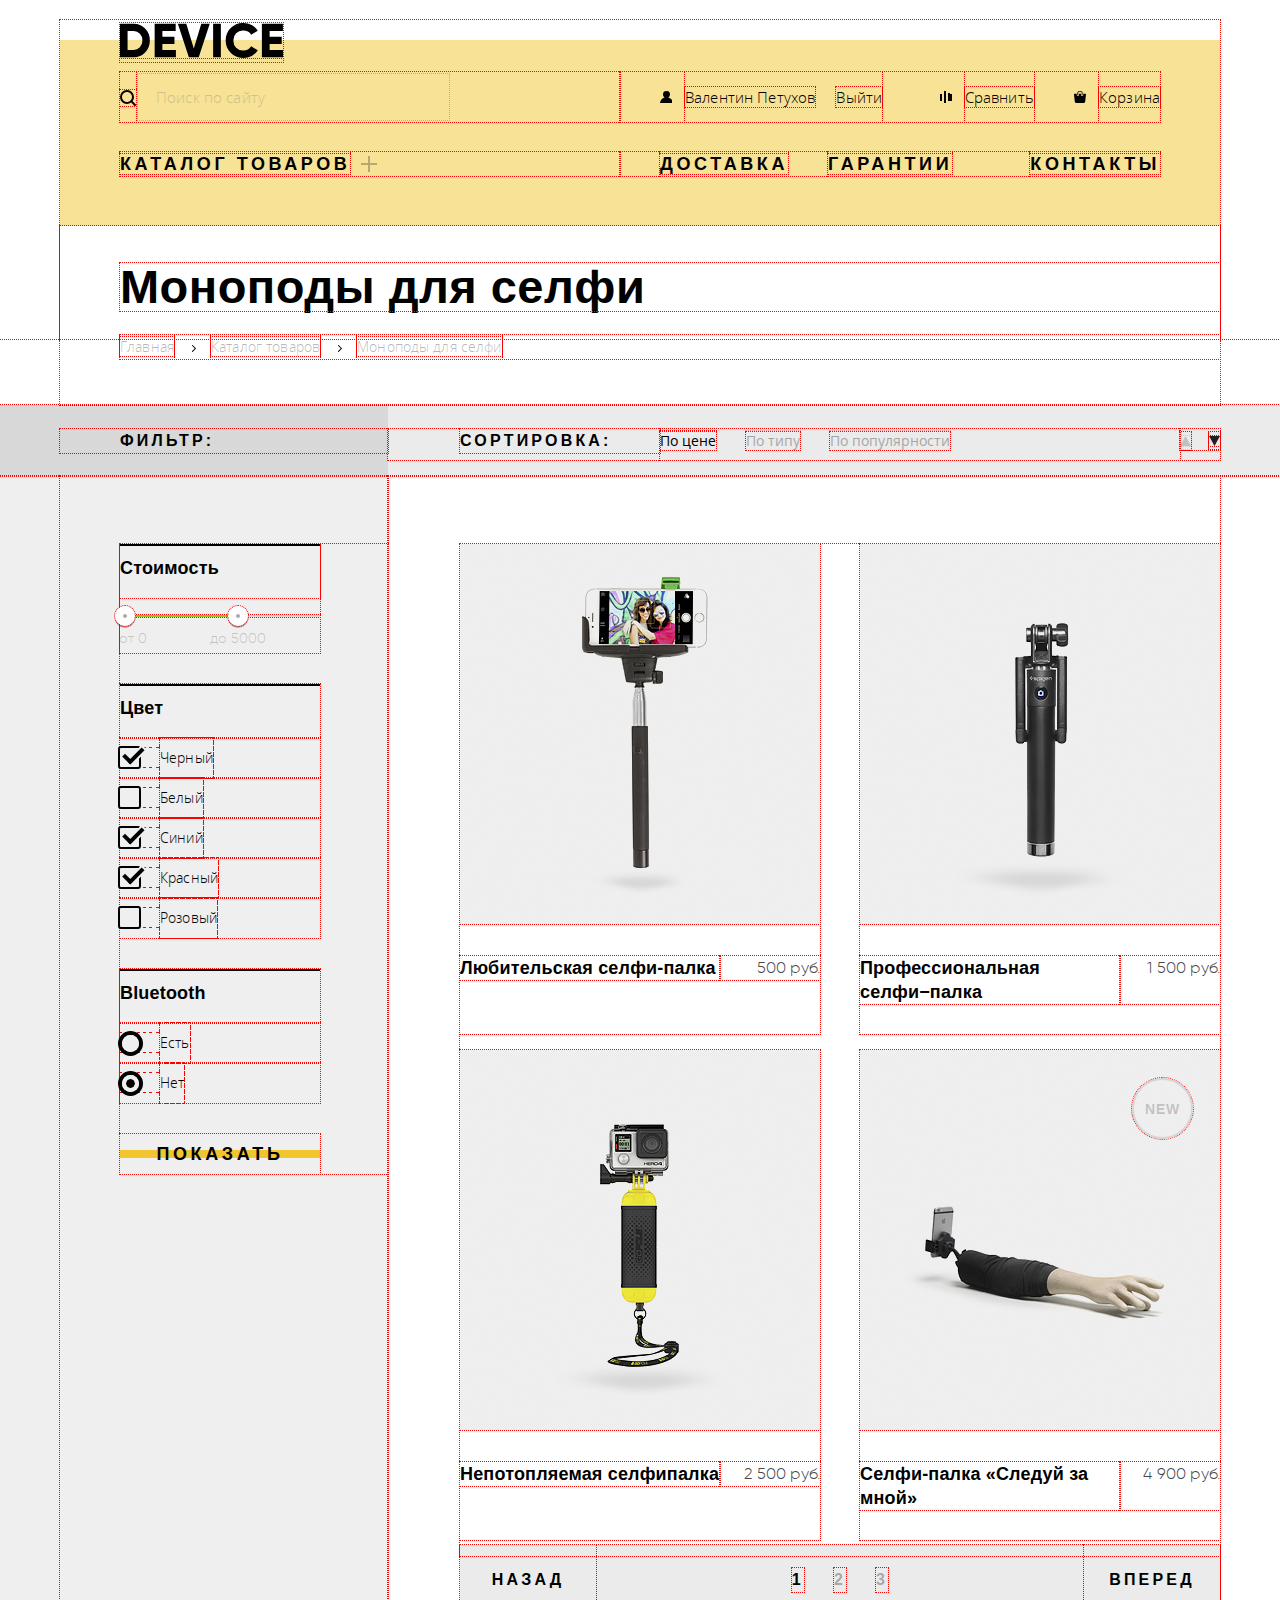
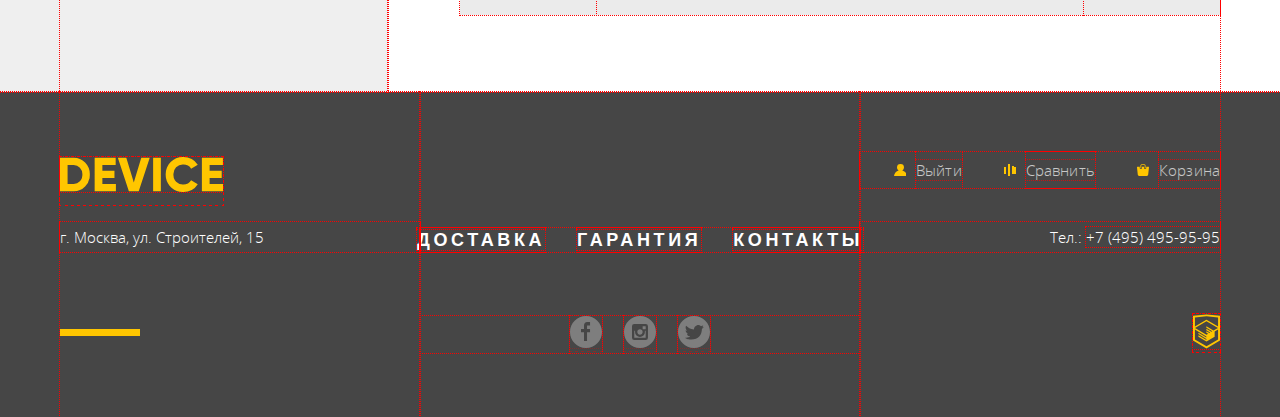
==== commit 2dd10b49: "исправляет ошибки" ====
--- a/catalog.html
+++ b/catalog.html
@@ -13,7 +13,7 @@
   <header class="site-header">
 
     <a class="site-header__logo" href="index.html">
-      <img class="site-header__logo-img" src="img/logo-black.svg" width="163" height="35" alt="Логотип интернет-магазина &quotДевайс&quot">
+      <img class="site-header__logo-img" src="img/logo-black.svg" width="163" height="35" alt="Логотип интернет-магазина &quot;Девайс&quot;">
     </a>
     <nav class="site-header__secondary-menu">
       <form class="site-header__search search-form" action="https://echo.htmlacademy.ru/courses" method="post">
@@ -25,6 +25,7 @@
       </form>
       <ul class="site-header__secondary-menu-list">
         <li class="site-header__secondary-menu-item">
+          <a class="site-header__secondary-menu-link profile-link" href="profile.html">Валентин Петухов</a>
           <a class="site-header__secondary-menu-link" href="#">Выйти</a>
         </li>
         <li class="site-header__secondary-menu-item">
@@ -63,13 +64,13 @@
       </ul>
       <ul class="primary-menu__services-list">
         <li class="primary-menu__services-item">
-          <a class="primary-menu__services-link" href="#">Доставка</a>
+          <a class="primary-menu__services-link" href="index.html#services">Доставка</a>
         </li>
         <li class="primary-menu__services-item">
-          <a class="primary-menu__services-link" href="#">Гарантии</a>
+          <a class="primary-menu__services-link" href="index.html#services">Гарантии</a>
         </li>
         <li class="primary-menu__services-item">
-          <a class="primary-menu__services-link" href="#">Контакты</a>
+          <a class="primary-menu__services-link" href="index.html#info">Контакты</a>
         </li>
       </ul>
     </nav>
@@ -88,18 +89,19 @@
           <a class="page__bread-crumbs-link" href="catalog.html">Каталог товаров</a>
         </li>
         <li class="page__bread-crumbs-item">
-          <span>Моноподы для селфи</span>
+          <a class="page__bread-crumbs-link">Моноподы для селфи</a>
         </li>
       </ul>
     </section>
 
     <section class="content-conteiner__sorter sorter">
       <h2 class="visually-hidden">Сортировка</h2>
+      <h3 class="sorter__filter-title" role="none">Фильтр:</h3>
       <div class="sorter__inner">
         <h3 class="sorter__title">Сортировка:</h3>
         <ul class="sorter__parameter-list">
           <li class="sorter__parameter-item">
-            <a class="sorter__parameter-link parameter-active" href="">По цене</a>
+            <a class="sorter__parameter-link parameter-active">По цене</a>
           </li>
           <li class="sorter__parameter-item">
             <a class="sorter__parameter-link" href="">По типу</a>
@@ -115,7 +117,7 @@
             </a>
           </li>
           <li class="sorter__direction-item">
-            <a class="sorter__direction-arrow arrow-active" href="">
+            <a class="sorter__direction-arrow arrow-active">
               <img src="img/icon-down-dir.svg" width="11" height="10" alt="По убыванию">
             </a>
           </li>
@@ -123,16 +125,21 @@
       </div>
     </section>
 
-
     <section class="content-conteiner__goods goods">
       <h2 class="visually-hidden">Область выборки товаров</h2>
 
       <section class="goods__filter">
-        <h3 class="goods__filter-title visually-hidden">Фильтр:</h3>
+        <h3 class="visually-hidden">Фильтр:</h3>
         <form action="https://echo.htmlacademy.ru/courses" method="get">
           <fieldset class="goods__filter-price filter-price">
             <legend class="filter-price__legend">Стоимость</legend>
-            <input type="range" id="price" name="price" min="0" max="10000" step="100">
+            <div class="filter-price__range range">
+              <div class="range__scale">
+                <div class="range__bar"></div>
+              </div>
+              <div class="range__toggle range__toggle--min"></div>
+              <div class="range__toggle range__toggle--max"></div>
+            </div>
           </fieldset>
           <fieldset class="goods__filter-color filter-color">
             <legend class="filter-color__legend">Цвет</legend>
@@ -196,41 +203,39 @@
           <article class="goods-items__item item-good">
             <img class="item-good__image" src="img/item-1.png" width="360" height="380" alt="Любительская селфи-палка">
             <div class="item-good__controls">
-              <a class="item-good__link button button-goods" href="#">Подробнее</a>
-              <a class="item-good__compare-add" href="#">Добавить к сравнению</a>
-            </div>
-            <a class="item-good__page" href="#">Любительская селфи-палка</a>
+              <button class="item-good__basket-add button" type="button">В корзину</button>
+              <button class="item-good__compare-add" type="button">Добавить к сравнению</button>
+            </div>
+            <a class="item-good__page" href="item-page.html">Любительская селфи-палка</a>
             <p class="item-good__price">500 руб.</p>            
           </article>
           <article class="goods-items__item item-good">
             <img class="item-good__image" src="img/item-2.png" width="360" height="380" alt="Профессиональная селфи-палка">
             <div class="item-good__controls">
-              <a class="item-good__link button button-goods" href="#">Подробнее</a>
-              <a class="item-good__compare-add" href="#">Добавить к сравнению</a>
-            </div>
-            <a class="item-good__page" href="#">Профессиональная селфи-палка</a>
+              <button class="item-good__basket-add button" type="button">В корзину</button>
+              <button class="item-good__compare-add" type="button">Добавить к сравнению</button>
+            </div>
+            <a class="item-good__page" href="item-page.html">Профессиональная селфи&#8722палка</a>
             <p class="item-good__price">1 500 руб.</p>
           </article>
           <article class="goods-items__item item-good">
             <img class="item-good__image" src="img/item-3.png" width="360" height="380" alt="Непотопляемая селфи-палка">
             <div class="item-good__controls">
-              <a class="item-good__link button button-goods" href="#">Подробнее</a>
-              <a class="item-good__compare-add" href="#">Добавить к сравнению</a>
-            </div>
-            <a class="item-good__page" href="#">Непотопляемая селфи-палка</a>
+              <button class="item-good__basket-add button" type="button">В корзину</button>
+              <button class="item-good__compare-add" type="button">Добавить к сравнению</button>
+            </div>
+            <a class="item-good__page" href="item-page.html">Непотопляемая селфипалка</a>
             <p class="item-good__price">2 500 руб.</p>
           </article>
           <article class="goods-items__item item-good">
             <img class="item-good__image" src="img/item-4.png" width="360" height="380" alt="Селфи-палка «Следуй за мной»">
             <div class="item-good__controls">
-              <a class="item-good__link button button-goods" href="#">Подробнее</a>
-              <a class="item-good__compare-add" href="#">Добавить к сравнению</a>
-            </div>
-            <a class="item-good__page" href="#">Селфи-палка «Следуй за мной»</a>
+              <button class="item-good__basket-add button" type="button">В корзину</button>
+              <button class="item-good__compare-add" type="button">Добавить к сравнению</button>
+            </div>
+            <a class="item-good__page" href="item-page.html">Селфи-палка «Следуй за мной»</a>
             <p class="item-good__price">4 900 руб.</p>
-            <div class="item-good__new">
-              <p class="item-good__new-text">new</p>
-            </div>
+            <div class="item-good__new">new</div>
           </article>
         </div>
         <ul class="sorted-goods__pagination-list pagination">
@@ -238,52 +243,7 @@
             <a class="pagination__link" href="">Назад</a>
           </li>
           <li class="pagination__item">
-            <a class="pagination__link">1</a>
-          </li>
-          <li class="pagination__item">
-            <a class="pagination__link" href="">2</a>
-          </li>
-          <li class="pagination__item">
-            <a class="pagination__link" href="">3</a>
-          </li>
-          <li class="pagination__item">
-            <a class="pagination__link">1</a>
-          </li>
-          <li class="pagination__item">
-            <a class="pagination__link" href="">2</a>
-          </li>
-          <li class="pagination__item">
-            <a class="pagination__link" href="">3</a>
-          </li>
-          <li class="pagination__item">
-            <a class="pagination__link">1</a>
-          </li>
-          <li class="pagination__item">
-            <a class="pagination__link" href="">2</a>
-          </li>
-          <li class="pagination__item">
-            <a class="pagination__link" href="">3</a>
-          </li>
-          <li class="pagination__item">
-            <a class="pagination__link">1</a>
-          </li>
-          <li class="pagination__item">
-            <a class="pagination__link" href="">2</a>
-          </li>
-          <li class="pagination__item">
-            <a class="pagination__link" href="">3</a>
-          </li>
-          <li class="pagination__item">
-            <a class="pagination__link">1</a>
-          </li>
-          <li class="pagination__item">
-            <a class="pagination__link" href="">2</a>
-          </li>
-          <li class="pagination__item">
-            <a class="pagination__link" href="">3</a>
-          </li>
-          <li class="pagination__item">
-            <a class="pagination__link">1</a>
+            <a class="pagination__link pagination__link--active">1</a>
           </li>
           <li class="pagination__item">
             <a class="pagination__link" href="">2</a>
@@ -304,7 +264,7 @@
   <footer class="site-footer">
     <div class="site-footer__leftside footer-leftside">
       <a class="footer-leftside__logo-link" href="index.html">
-        <img class="footer-leftside__logo-img" src="img/logo-yellow.svg" width="163" height="35" alt="Логотип интернет-магазина &quotДевайс&quot">
+        <img class="footer-leftside__logo-img" src="img/logo-yellow.svg" width="163" height="35" alt="Логотип интернет-магазина &quot;Девайс&quot;">
       </a>
       <p class="footer-leftside__address">
         г. Москва, ул. Строителей, 15
@@ -313,13 +273,13 @@
     <div class="site-footer__center footer-center">
       <ul class="footer-center__services-list">
         <li class="footer-center__services-item">
-          <a class="footer-center__services-link" href="">Доставка</a>
+          <a class="footer-center__services-link" href="index.html#services">Доставка</a>
         </li>
         <li class="footer-center__services-item">
-          <a class="footer-center__services-link" href="">Гарантия</a>
+          <a class="footer-center__services-link" href="index.html#services">Гарантия</a>
         </li>
         <li class="footer-center__services-item">
-          <a class="footer-center__services-link" href="">Контакты</a>
+          <a class="footer-center__services-link" href="index.html#info">Контакты</a>
         </li>
       </ul>
       <ul class="footer-center__social-list">
--- a/css/style.css
+++ b/css/style.css
@@ -3,49 +3,49 @@
 */
 
 @font-face {
-    font-family: 'Open Sans';
+    font-family: "Open Sans";
     src:
-        local('Open Sans Light'),
-        local('OpenSans-Light'),
-        url('opensanslight.woff2') format('woff2'),
-        url('opensanslight.woff') format('woff'),
-        url('opensanslight.ttf') format('truetype');
+        local("Open Sans Light"),
+        local("OpenSans-Light"),
+        url("../fonts/web/opensanslight.woff2") format("woff2"),
+        url("../fonts/web/opensanslight.woff") format("woff"),
+        url("../fonts/open_sans/OpenSans-Light.ttf") format("truetype");
     font-weight: 300;
     font-style: normal;
 }
 
 @font-face {
-    font-family: 'Open Sans';
+    font-family: "Open Sans";
     src:
-        local('Open Sans'),
-        local('OpenSans'),
-        url('opensans.woff2') format('woff2'),
-        url('opensans.woff') format('woff'),
-        url('opensans.ttf') format('truetype');
+        local("Open Sans"),
+        local("OpenSans"),
+        url("../fonts/web/opensans.woff2") format("woff2"),
+        url("../fonts/web/opensans.woff") format("woff"),
+        url("../fonts/open_sans/OpenSans-Regular.ttf") format("truetype");
     font-weight: 400;
     font-style: normal;
 }
 
 @font-face {
-    font-family: 'Gilroy';
+    font-family: "Gilroy";
     src:
-        local('Gilroy Light'),
-        local('Gilroy-Light'),
-        url('Gilroylight.woff2') format('woff2'),
-        url('Gilroylight.woff') format('woff'),
-        url('Gilroylight.ttf') format('truetype');
+        local("Gilroy Light"),
+        local("Gilroy-Light"),
+        url("../fonts/web/Gilroylight.woff2") format("woff2"),
+        url("../fonts/web/gilroylight.woff") format("woff"),
+        url("../fonts/gilroy/Gilroylight.ttf") format("truetype");
     font-weight: 300;
     font-style: normal;
 }
     
 @font-face {
-    font-family: 'Gilroy';
+    font-family: "Gilroy";
     src:
-        local('Gilroy ExtraBold'),
-        local('Gilroy-ExtraBold'),
-        url('Gilroyextrabold.woff2') format('woff2'),
-        url('Gilroyextrabold.woff') format('woff'),
-        url('Gilroyextrabold.ttf') format('truetype');
+        local("Gilroy ExtraBold"),
+        local("Gilroy-ExtraBold"),
+        url("../fonts/web/Gilroyextrabold.woff2") format("woff2"),
+        url("../fonts/web/Gilroyextrabold.woff") format("woff"),
+        url("../fonts/gilroy/Gilroyextrabold.ttf") format("truetype");
     font-weight: 800;
     font-style: normal;
 }
@@ -54,11 +54,9 @@
 Общая часть
 */
 
-/*
 body * {
     outline: 1px dotted red;
 }
-*/
 
 body {
     display: flex;
@@ -96,12 +94,12 @@
     flex-direction: column;
     width: 1040px;
     margin: 0 auto;
-    padding: 0 60px;
-    min-height: 320px;
+    padding: 0 60px 120px;
+    min-height: 200px;
     background-image: linear-gradient(
         to bottom,
         #ffffff 20px,
-        rgb(240, 197, 46, 0.5) 20px);
+        #f7e296 20px);
 }
 
 .site-header__logo {
@@ -136,7 +134,7 @@
     background-color: transparent;
     opacity: 0.3;
     box-sizing: border-box;
-    font-family: 'Open Sans', 'Arial', sans-serif;
+    font-family: "Open Sans", "Arial", sans-serif;
     font-size: 15px;
     font-weight: 300;
     line-height: 50px;
@@ -152,6 +150,7 @@
 }
 
 .search-form__field:focus {
+    border-top: 2px solid transparent;
     border-bottom: 2px solid #000000;
     outline: none;
     opacity: 1.0;
@@ -175,7 +174,7 @@
     border: 2px solid #000000;
     box-sizing: border-box;
     background-color: transparent;
-    font-family: 'Open Sans', 'Arial', sans-serif;
+    font-family: "Open Sans", "Arial", sans-serif;
     font-size: 15px;
     font-weight: 300;
     line-height: 30px;
@@ -219,7 +218,7 @@
 }
 
 .site-header__secondary-menu-item::before {
-    content: '';
+    content: "";
     position: absolute;
     top: 19px;
     left: -25px;
@@ -240,7 +239,7 @@
 }
 
 .site-header__secondary-menu-link {
-    font-family: 'Open Sans', 'Arial', sans-serif;
+    font-family: "Open Sans", "Arial", sans-serif;
     font-size: 15px;
     font-weight: 300;
     line-height: 50px;
@@ -261,13 +260,17 @@
     opacity: 0.3;
 }
 
+.profile-link {
+    margin-right: 17px;
+}
+
 .site-header__primary-menu {
     display: flex;
 }
 
 .primary-menu__catalog-link,
 .primary-menu__services-link {
-    font-family: 'Gilroy', 'Arial', sans-serif;
+    font-family: "Gilroy", "Arial", sans-serif;
     font-size: 18px;
     font-weight: 800;
     line-height: 24px;
@@ -300,7 +303,7 @@
 }
 
 .primary-menu__catalog::after {
-    content: '';
+    content: "";
     position: absolute;
     top: 4px;
     right: -27px;
@@ -326,7 +329,7 @@
     flex-wrap: wrap;
     height: 90px;
     width: 1100px;
-    padding: 33px 0 33px 60px;
+    padding: 30px 0 44px 60px;
     background-color: #f7e296;
 }
 
@@ -345,7 +348,7 @@
 }
 
 .primary-menu__catalog-item-link {
-    font-family: 'Open Sans', 'Arial', sans-serif;
+    font-family: "Open Sans", "Arial", sans-serif;
     font-size: 15px;
     font-weight: 300;
     line-height: 30px;
@@ -438,7 +441,7 @@
 }
 
 #promo-btn-2:checked ~ .promo-slider__inner .promo-slide::after {
-    content: '02';
+    content: "02";
 }
   
 #promo-btn-3:checked ~ .promo-slider__inner .promo-slider__slides {
@@ -446,7 +449,7 @@
 }
 
 #promo-btn-3:checked ~ .promo-slider__inner .promo-slide::after {
-    content: '03';
+    content: "03";
 }
 
 .promo-slider__inner {
@@ -470,7 +473,7 @@
 }
 
 .promo-slide::before {
-    content: '';
+    content: "";
     position: absolute;
     top: 38px;
     right: 460px;
@@ -480,13 +483,13 @@
 }
 
 .promo-slide::after {
-    content: '01';
+    content: "01";
     position: absolute;
     top: -12px;
     right: 45px;
     width: 250px;
     height: 200px;
-    font-family: 'Gilroy', 'Arial', sans-serif;
+    font-family: "Gilroy", "Arial", sans-serif;
     font-size: 180px;
     font-weight: 800;
     line-height: 180px;
@@ -517,7 +520,7 @@
 }
 
 .header {
-    font-family: 'Gilroy', 'Arial', sans-serif;
+    font-family: "Gilroy", "Arial", sans-serif;
     font-size: 47px;
     font-weight: 800;
     line-height: 48px;
@@ -531,7 +534,7 @@
 }
 
 .text-light {
-    font-family: 'Open Sans', 'Arial', sans-serif;
+    font-family: "Open Sans", "Arial", sans-serif;
     font-size: 15px;
     font-weight: 300;
     line-height: 30px;
@@ -547,7 +550,7 @@
 .button {
     display: block;
     min-height: 40px;
-    font-family: 'Gilroy', 'Arial', sans-serif;
+    font-family: "Gilroy", "Arial", sans-serif;
     font-size: 18px;
     font-weight: 800;
     line-height: 40px;
@@ -599,7 +602,7 @@
 }
 
 .preference__item .item__parameter {
-    font-family: 'Open Sans', 'Arial', sans-serif;
+    font-family: "Open Sans", "Arial", sans-serif;
     font-size: 13px;
     font-weight: 300;
     line-height: 20px;
@@ -608,7 +611,7 @@
 }
 
 .preference__item .item__parameter-value {
-    font-family: 'Gilroy', 'Arial', sans-serif;
+    font-family: "Gilroy", "Arial", sans-serif;
     font-size: 36px;
     font-weight: 300;
     line-height: 48px;
@@ -636,12 +639,13 @@
     margin: 0px;
 }
 
-.popular__image-field div {
+.popular__image-conteiner {
     display: flex;
     justify-content: center;
     align-items: center;
-    width: 160px;
-    height: 160px;
+    width: 156px;
+    height: 156px;
+    padding: 2px;
     background-color: rgb(240, 197, 46, 0.5);
 }
 
@@ -650,34 +654,14 @@
     max-height: 95%;
 }
 
-.popular__virtual-reality .popular__image {
-    transform: translate(-0px, -1px);
-}
-
-.popular__monopods-for-a-selfie .popular__image {
-    transform: translate(1px, 19px);
-}
-
-.popular__action-cameras .popular__image {
-    transform: translate(5px, 1px);
-}
-
-.popular__fitness-bracelets .popular__image {
-    transform: translate(2px, 2px);
-}
-
-.popular__smart-watch .popular__image {
-    transform: translate(3px, 1px);
-}
-
-.popular__quadcopters .popular__image {
-    transform: translate(-1px, 3px);
+.popular__image--align-end {
+    align-self: flex-end;
 }
 
 .popular__text {
     min-height: 50px;
     margin-top: 33px;
-    font-family: 'Gilroy', 'Arial', sans-serif;
+    font-family: "Gilroy", "Arial", sans-serif;
     font-size: 18px;
     font-weight: 800;
     line-height: 24px;
@@ -731,7 +715,7 @@
 }
 
 .services-slider__controls::after {
-    content: '';
+    content: "";
     position: absolute;
     top: -74px;
     right: -4px;
@@ -864,7 +848,7 @@
 
 .info__about::before,
 .info__contacts::before {
-    content: '';
+    content: "";
     position: absolute;
     top: -52px;
     left: 0;
@@ -909,7 +893,7 @@
 }
 
 .about .about__delivery-text {
-    font-family: 'Gilroy', 'Arial', sans-serif;
+    font-family: "Gilroy", "Arial", sans-serif;
     font-size: 16px;
     font-weight: 800;
     line-height: 40px;
@@ -917,7 +901,7 @@
 }
 
 .about .about__delivery-item::before {
-    content: '';
+    content: "";
     position: absolute;
     top: 16px;
     left: -35px;
@@ -929,9 +913,9 @@
 
 .page {
     width: 1100px;
-    min-height: 180px;
-    margin: -110px auto 0;
-    padding: 40px 0 0 60px;
+    min-height: 130px;
+    margin: -114px auto 0;
+    padding: 37px 0 12px 60px;
     text-align: left;
     background-color: #ffffff;
 }
@@ -940,17 +924,16 @@
     display: flex;
     justify-content: flex-start;
     width: 100%;
-    margin-top: 30px;
+    margin-top: 24px;
 }
 
 .page__bread-crumbs-item {
-    margin-right: 40px;
-}
-
-.page__bread-crumbs-link,
-.page__bread-crumbs-item span {
-    position: relative;
-    font-family: 'Open Sans', 'Arial', sans-serif;
+    margin-right: 37px;
+}
+
+.page__bread-crumbs-link {
+    position: relative;
+    font-family: "Open Sans", "Arial", sans-serif;
     font-size: 14px;
     font-weight: 300;
     line-height: 24px;
@@ -966,8 +949,8 @@
     color: rgba(0, 0, 0, 0.1);
 }
 
-.page__bread-crumbs-link::after {
-    content: '';
+.page__bread-crumbs-item:not(:last-child) .page__bread-crumbs-link::after {
+    content: "";
     position: absolute;
     top: 8px;
     right: -22px;
@@ -980,13 +963,16 @@
     position: relative;
     display: flex;
     justify-content: center;
+    align-items: flex-start;
     margin: 0 auto;
+    padding: 24px 0 16px;
     background-color: rgb(0, 0, 0, 0.08);
 }
 
 .content-conteiner__sorter::before {
-    content: '';
-    position: absolute;
+    content: "";
+    position: absolute;
+    top: 0;
     left: -252px;
     width: 50%;
     height: 100%;
@@ -998,16 +984,14 @@
     display: flex;
     align-items: flex-start;
     width: 760px;
-    min-height: 47px;
-    padding: 23px 0 0 400px;
-}
-
-.sorter__inner::before {
-    content: 'фильтр:';
-    position: absolute;
-    top: 23px;
-    left: 60px;
-    font-family: 'Gilroy', 'Arial', sans-serif;
+    min-height: 24px;
+    padding-left: 72px;
+}
+
+.sorter__title, 
+.sorter__filter-title {
+    margin: 0;
+    font-family: "Gilroy", "Arial", sans-serif;
     font-size: 16px;
     font-weight: 800;
     line-height: 24px;
@@ -1016,21 +1000,19 @@
     text-transform: uppercase;
 }
 
+.sorter__filter-title {
+    width: 268px;
+    padding-left: 60px;
+}
+
 .sorter__title {
-    width: 200px;
-    margin: 0;
-    font-family: 'Gilroy', 'Arial', sans-serif;
-    font-size: 16px;
-    font-weight: 800;
-    line-height: 24px;
-    letter-spacing: 3.2px;
-    color: #000000;
-    text-transform: uppercase;
+    width: 190px;
+    padding-right: 10px;
 }
 
 .sorter ul {
     display: flex;
-    align-items: center;
+    align-items: flex-start;
     flex-wrap: wrap;
     padding-top: 3px;
 }
@@ -1050,7 +1032,7 @@
 }
 
 .sorter__parameter-link {
-    font-family: 'Open Sans', 'Arial', sans-serif;
+    font-family: "Open Sans", "Arial", sans-serif;
     font-size: 14px;
     font-weight: 400;
     line-height: 18px;
@@ -1088,11 +1070,11 @@
     display: flex;
     justify-content: center;
     min-width: 1160px;
-    min-height: 1290px;
+    min-height: 1216px;
 }
 
 .content-conteiner__goods::before {
-    content: '';
+    content: "";
     position: absolute;
     left: -252px;
     width: 50%;
@@ -1103,36 +1085,23 @@
 
 .goods__filter {
     min-width: 268px;
-    padding: 70px 0 0 60px;
-}
-
-.goods__filter-title {
-    width: 200px;
-    margin: 0;
-    padding: 23px 0;
-    font-family: 'Gilroy', 'Arial', sans-serif;
-    font-size: 16px;
-    font-weight: 800;
-    line-height: 24px;
-    letter-spacing: 3.2px;
-    color: #000000;
-    text-transform: uppercase;
+    padding: 68px 0 0 60px;
 }
 
 .goods__filter fieldset,
 .goods__filter-buttons {
     width: 200px;
     border: none;
-    margin: 0 0 40px 0;
+    margin: 0 0 31px 0;
     padding: 0;
 }
 
 .goods__filter legend {
     width: 200px;
-    padding-top: 15px;
-    padding-bottom: 30px;
+    padding-top: 10px;
+    padding-bottom: 18px;
     border-top: 2px solid #000000;
-    font-family: 'Gilroy', 'Arial', sans-serif;
+    font-family: "Gilroy", "Arial", sans-serif;
     font-size: 18px;
     font-weight: 800;
     line-height: 24px;
@@ -1144,7 +1113,7 @@
     position: relative;
     margin: 0;
     padding-left: 40px;
-    font-family: 'Open Sans', 'Arial', sans-serif;
+    font-family: "Open Sans", "Arial", sans-serif;
     font-size: 14px;
     font-weight: 300;
     line-height: 40px;
@@ -1153,6 +1122,77 @@
     cursor: pointer;
 }
 
+.filter-price__range {
+    position: relative;
+    margin: 17px 0 36px;
+}
+ 
+.range__scale {
+    height: 2px;
+    background: #dbdbdb;
+}
+  
+.range__bar {
+    width: 118px;
+    height: 2px;
+    background: #91c92f;
+}
+  
+.range__toggle {
+    content: "";
+    position: absolute;
+    top: -9px;
+    width: 4px;
+    height: 4px;
+    background: #ababab;
+    border: 8px solid #ffffff;
+    border-radius: 50%;
+    box-shadow: 0 2px 0 0 rgba(0, 1, 1, 0.3);
+    cursor: pointer;
+  }
+  
+.range__toggle--min {
+    left: -5px;
+}
+
+.range__toggle--max {
+    left: 108px;
+}
+
+.range__toggle--min:active {
+    top: -10px;
+    left: -6px;
+    border: 9px solid #ffffff;
+}
+
+.range__toggle--max:active {
+    top: -10px;
+    left: 107px;
+    border: 9px solid #ffffff;
+}
+
+.range__toggle--min::after,
+.range__toggle--max::after {
+    position: absolute;
+    top: 12px;
+    width: 60px;
+    font-family: "Gilroy", "Arial", sans-serif;
+    font-size: 14px;
+    font-weight: 300;
+    line-height: 24px;
+    color: rgb(0, 0, 0, 0.2);
+}
+
+.range__toggle--min::after {
+    content: "от 0";
+    left: -4px;
+}
+
+.range__toggle--max::after {
+    content: "до 5000";
+    left: -26px;
+}
+  
 .goods__filter label::before {
     content: "";
     position: absolute;
@@ -1230,6 +1270,19 @@
     background-color: #000000;
 }
 
+.filter-color__input:disabled + .filter-color__label {
+    color: #bfbfbf;
+}
+
+.filter-color__input:disabled + .filter-color__label::before {
+    border-color: #bfbfbf;
+}
+
+.filter-color__input:disabled + .filter-color__label .filter-color__check-bird::before,
+.filter-color__input:disabled + .filter-color__label .filter-color__check-bird::after {
+    background-color: #bfbfbf;
+}
+
 .filter-bluetooth__input:hover + .filter-bluetooth__label::before {
     box-shadow: 0 0 0 4px #666666;
 }
@@ -1250,13 +1303,27 @@
         inset 0 0 0 5px #000000;
 }
 
-.goods__filter input:disabled + label {
-    opacity: 0.25;
+.filter-bluetooth__input:disabled + .filter-bluetooth__label {
+    color: #bfbfbf;
+}
+
+.filter-bluetooth__input:disabled + .filter-bluetooth__label::before {
+    box-shadow: 0 0 0 4px #bfbfbf;
+}
+
+.filter-bluetooth__input:checked:disabled + .filter-bluetooth__label::before {
+    box-shadow: 
+        0 0 0 4px #bfbfbf,
+        inset 0 0 0 5px #bfbfbf;
+}
+
+.goods__filter input:focus + label::before {
+    outline: 3px solid #78c3e0;
 }
 
 .goods__sorted {
     width: 760px;
-    padding: 70px 0 0 72px;
+    padding: 68px 0 0 72px;
 }
 
 .sorted-goods__goods-items {
@@ -1272,11 +1339,12 @@
     justify-content: space-between;
     align-content: flex-start;
     width: 360px;
-    min-height: 500px;
+    min-height: 490px;
+    margin-bottom: 16px;
 }
 
 .item-good__image {
-    margin-bottom: 35px;
+    margin-bottom: 32px;
 }
 
 .item-good__controls {
@@ -1298,19 +1366,22 @@
     z-index: 1;
 }
 
-.item-good__link {
+.item-good__basket-add {
     width: 200px;
     margin-bottom: 20px;
 }
 
 .item-good__compare-add {
-    font-family: 'Open Sans', 'Arial', sans-serif;
+    font-family: "Open Sans", "Arial", sans-serif;
     font-size: 13px;
     font-weight: 300;
     line-height: 20px;
     letter-spacing: 0.13px;
     color: #000000;
+    background-color: transparent;
+    border: none;
     opacity: 0.5;
+    cursor: pointer;
 }
 
 .item-good__compare-add:hover {
@@ -1323,7 +1394,7 @@
 
 .item-good__page {
     width: 260px;
-    font-family: 'Gilroy', 'Arial', sans-serif;
+    font-family: "Gilroy", "Arial", sans-serif;
     font-size: 18px;
     font-weight: 800;
     line-height: 24px;
@@ -1334,7 +1405,7 @@
 .item-good__price {
     width: 100px;
     margin: 0;
-    font-family: 'Gilroy', 'Arial', sans-serif;
+    font-family: "Gilroy", "Arial", sans-serif;
     font-size: 16px;
     font-weight: 300;
     line-height: 24px;
@@ -1355,12 +1426,8 @@
     border: 2px solid rgb(0, 0, 0, 0.1);
     border-radius: 50%;
     box-sizing: border-box;
-    background-color: transparent;
     z-index: 2;
-}
-
-.item-good__new-text {
-    font-family: 'Gilroy', 'Arial', sans-serif;
+    font-family: "Gilroy", "Arial", sans-serif;
     font-size: 14px;
     font-weight: 800;
     line-height: 24px;
@@ -1377,20 +1444,20 @@
     align-items: center;
     flex-wrap: wrap;
     width: 100%;
-    min-height: 50px;
-    margin-bottom: 75px;
-    padding: 10px 0;
+    margin: -11px 0 75px;
     background-color: #ebebeb;
 }
 
 .pagination__item {
-    padding: 23px 0;
+    display: flex;
+    justify-content: center;
+    align-items: center;
     text-align: center;
 }
 
 .pagination__item:first-child {
+    min-height: 70px;
     width: 136px;
-    min-height: 24px;
     margin-right: auto;
 }
 
@@ -1399,30 +1466,52 @@
 }
 
 .pagination__item:last-child {
+    min-height: 70px;
     width: 136px;
-    min-height: 24px;
     margin-left: auto;
 }
 
 .pagination__link {
-    font-family: 'Gilroy', 'Arial', sans-serif;
+    font-family: "Gilroy", "Arial", sans-serif;
     font-size: 16px;
     font-weight: 800;
     line-height: 24px;
     letter-spacing: 3.2px;
+    text-transform: uppercase;
+}
+
+.pagination__item:first-child .pagination__link,
+.pagination__item:last-child .pagination__link {
+    width: 100%;
+    padding: 23px 0;
     color: #000000;
-    text-transform: uppercase;
-}
-
-.pagination__item:first-child:hover,
-.pagination__item:last-child:hover {
+}
+
+.pagination__item:first-child .pagination__link:hover,
+.pagination__item:last-child .pagination__link:hover {
     background-color: #d6d6d6;
 }
 
-.pagination__item:first-child:active,
-.pagination__item:last-child:active {
+.pagination__item:first-child .pagination__link:active,
+.pagination__item:last-child .pagination__link:active {
     background-color: #d6d6d6;
     color: rgb(0, 0, 0, 0.3);
+}
+
+.pagination__item:not(:first-child):not(:last-child) .pagination__link {
+    color: rgb(0, 0, 0, 0.3);
+}
+
+.pagination__item:not(:first-child):not(:last-child) .pagination__link:hover {
+    color: rgb(0, 0, 0, 0.6);
+}
+
+.pagination__item:not(:first-child):not(:last-child) .pagination__link:active {
+    color: #000000;
+}
+
+.pagination__item:not(:first-child):not(:last-child) .pagination__link--active {
+    color: #000000;
 }
 
 /*
@@ -1444,7 +1533,7 @@
 }
 
 .site-footer__leftside::before {
-    content: '';
+    content: "";
     position: absolute;
     top: 237px;
     left: 0;
@@ -1476,7 +1565,7 @@
 }
 
 .footer-leftside__address {
-    font-family: 'Open Sans', 'Arial', sans-serif;
+    font-family: "Open Sans", "Arial", sans-serif;
     font-size: 15px;
     font-weight: 300;
     line-height: 30px;
@@ -1500,7 +1589,7 @@
 }
 
 .footer-center__services-link {
-    font-family: 'Gilroy', 'Arial', sans-serif;
+    font-family: "Gilroy", "Arial", sans-serif;
     font-size: 18px;
     font-weight: 800;
     line-height: 24px;
@@ -1551,7 +1640,7 @@
 }
 
 .footer-rightside__secondary-menu-item::after {
-    content: '';
+    content: "";
     position: absolute;
     top: 12px;
     left: -22px;
@@ -1580,7 +1669,7 @@
 }
 
 .footer-rightside__secondary-menu-link {
-    font-family: 'Open Sans', 'Arial', sans-serif;
+    font-family: "Open Sans", "Arial", sans-serif;
     font-size: 15px;
     font-weight: 300;
     line-height: 36px;
@@ -1602,7 +1691,7 @@
 
 .footer-rightside__phone-text,
 .footer-rightside__phone-link {
-    font-family: 'Open Sans', 'Arial', sans-serif;
+    font-family: "Open Sans", "Arial", sans-serif;
     font-size: 15px;
     font-weight: 300;
     line-height: 30px;
@@ -1669,7 +1758,7 @@
     left: 50%;
     display: none;
     width: 960px;
-    min-height: 375px;
+    min-height: 376px;
     background-color: #ffffff;
     box-shadow: 0 0 30px 0 #000000;
     transform: translate(-50%, -50%);
@@ -1700,7 +1789,7 @@
 .popup-write-us__form label {
     margin-bottom: 40px;
     padding: 0px;
-    font-family: 'Gilroy', 'Arial', sans-serif;
+    font-family: "Gilroy", "Arial", sans-serif;
     font-size: 18px;
     font-weight: 800;
     line-height: 24px;
@@ -1715,7 +1804,7 @@
     padding: 0 20px;
     border: none;
     box-sizing: border-box;
-    font-family: 'Open Sans', 'Arial', sans-serif;
+    font-family: "Open Sans", "Arial", sans-serif;
     font-size: 14px;
     font-weight: 400;
     line-height: 18px;
@@ -1785,11 +1874,6 @@
     opacity: 0.3;
 }
 
-
-
-
-
-
 /*
 ---------------------------------------------------
 */
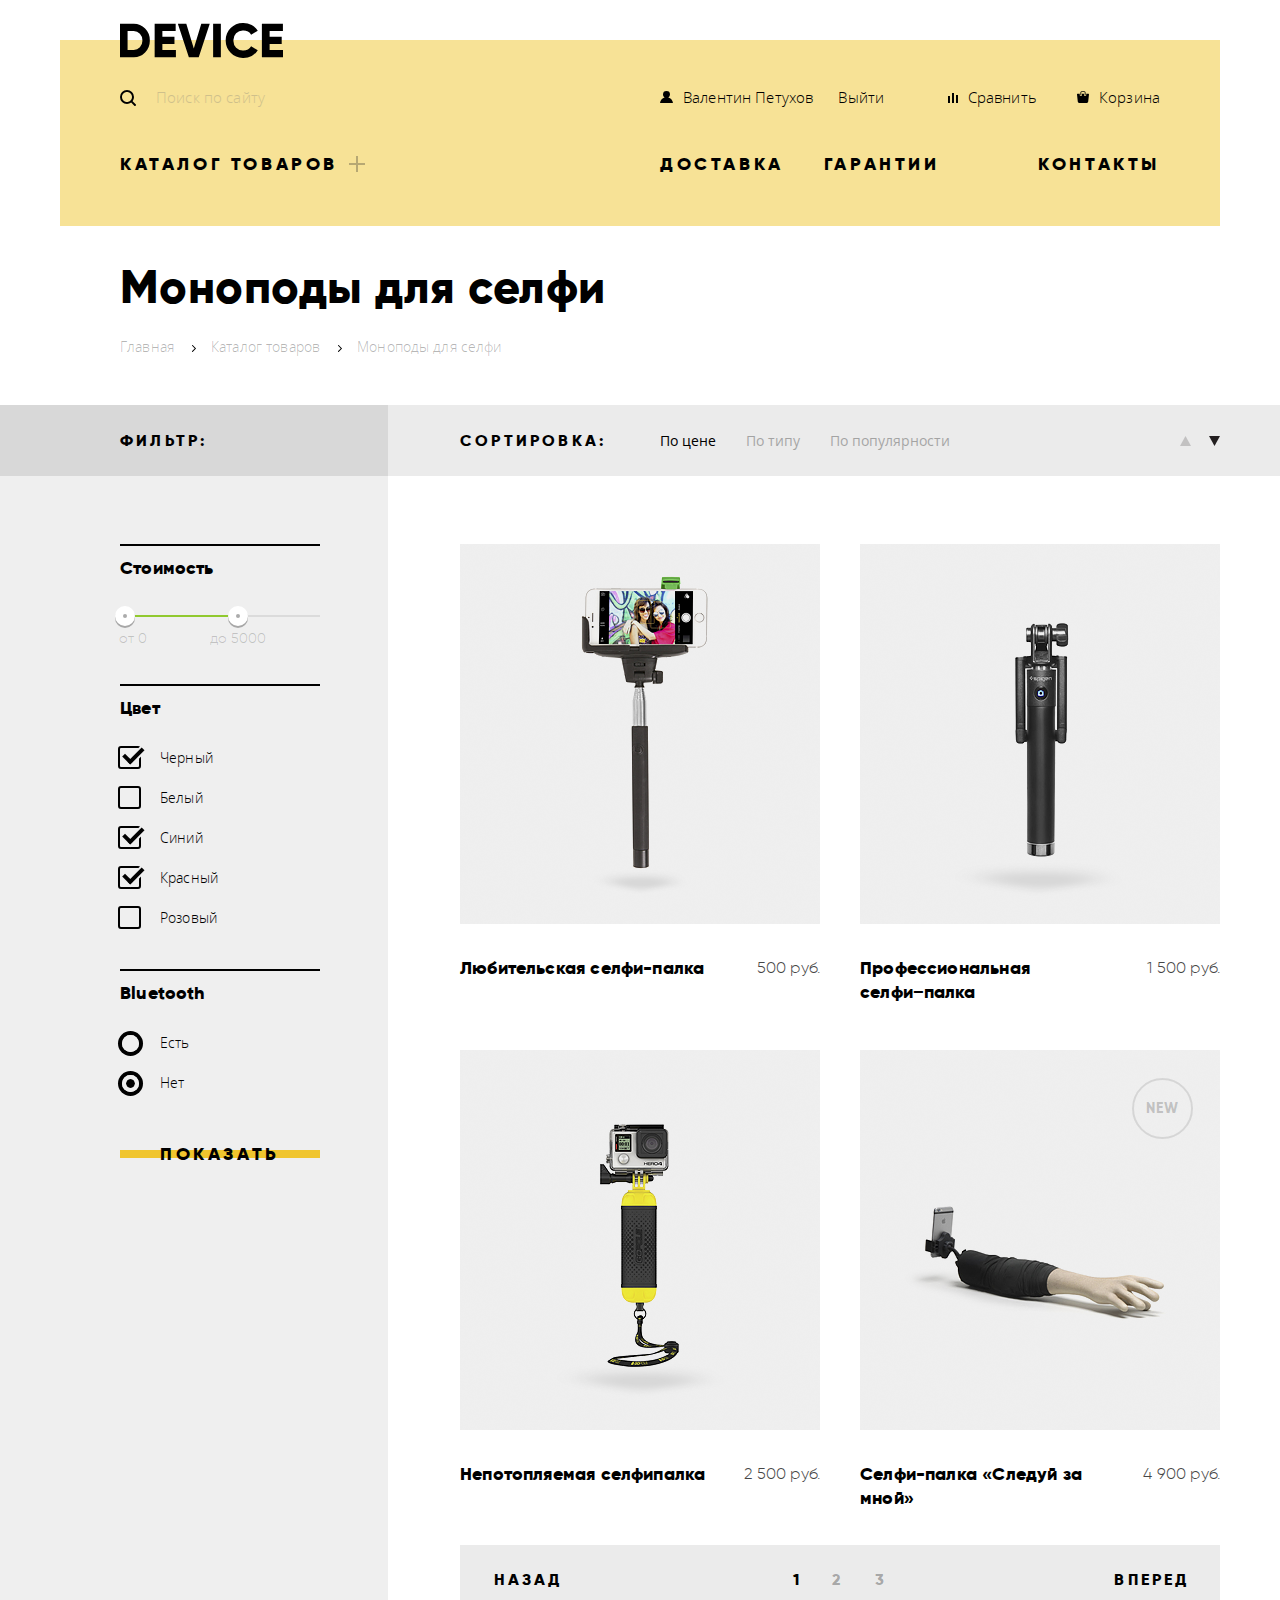
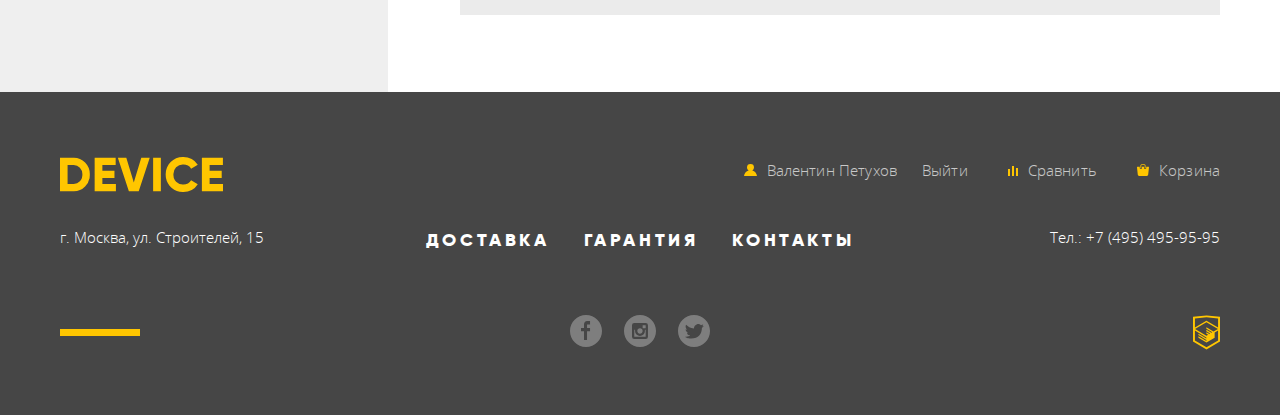
==== commit e5420d9f: "Подготавливает к защите (без IE)" ====
--- a/catalog.html
+++ b/catalog.html
@@ -25,14 +25,25 @@
       </form>
       <ul class="site-header__secondary-menu-list">
         <li class="site-header__secondary-menu-item">
-          <a class="site-header__secondary-menu-link profile-link" href="profile.html">Валентин Петухов</a>
-          <a class="site-header__secondary-menu-link" href="#">Выйти</a>
+          <a class="site-header__secondary-menu-link profile-link" href="profile.html">
+            <img class="site-header__secondary-menu-image" src="img/user.svg" width="13" height="12" alt="">
+            <span class="site-header__secondary-menu-text">Валентин Петухов</span>
+          </a>
+          <a class="site-header__secondary-menu-link" href="#">
+            <span class="site-header__secondary-menu-text ">Выйти</span>
+          </a>
         </li>
         <li class="site-header__secondary-menu-item">
-          <a class="site-header__secondary-menu-link" href="#">Сравнить</a>
+          <a class="site-header__secondary-menu-link" href="#">
+            <img class="site-header__secondary-menu-image" src="img/compare.svg" width="10" height="10" alt="">
+            <span class="site-header__secondary-menu-text">Сравнить</span>
+          </a>
         </li>
         <li class="site-header__secondary-menu-item">
-          <a class="site-header__secondary-menu-link" href="#">Корзина</a>
+          <a class="site-header__secondary-menu-link" href="#">
+            <img class="site-header__secondary-menu-image" src="img/cart.svg" width="12" height="12" alt="">
+            <span class="site-header__secondary-menu-text">Корзина</span>
+          </a>
         </li>
       </ul>
     </nav>
@@ -262,64 +273,80 @@
   </main>
 
   <footer class="site-footer">
-    <div class="site-footer__leftside footer-leftside">
-      <a class="footer-leftside__logo-link" href="index.html">
-        <img class="footer-leftside__logo-img" src="img/logo-yellow.svg" width="163" height="35" alt="Логотип интернет-магазина &quot;Девайс&quot;">
+
+    <nav class="site-footer__secondary-menu">
+      <a class="site-footer__secondary-menu-logo-link" href="index.html">
+        <img class="site-footer__secondary-menu-logo-image" src="img/logo-yellow.svg" width="163" height="35" alt="Логотип интернет-магазина &quot;Девайс&quot;">
       </a>
-      <p class="footer-leftside__address">
+      <ul class="site-footer__secondary-menu-list">
+        <li class="site-footer__secondary-menu-item">
+          <a class="site-footer__secondary-menu-link profile-link" href="profile.html">
+            <img class="site-footer__secondary-menu-image" src="img/user-yellow.svg" width="13" height="12" alt="">
+            <span class="site-footer__secondary-menu-text">Валентин Петухов</span>
+          </a>
+          <a class="site-footer__secondary-menu-link" href="#">
+            <span class="site-footer__secondary-menu-text ">Выйти</span>
+          </a>
+        </li>
+        <li class="site-footer__secondary-menu-item">
+          <a class="site-footer__secondary-menu-link" href="#">
+            <img class="site-footer__secondary-menu-image" src="img/compare-yellow.svg" width="10" height="10" alt="">
+            <span class="site-footer__secondary-menu-text">Сравнить</span>
+          </a>
+        </li>
+        <li class="site-footer__secondary-menu-item">
+          <a class="site-footer__secondary-menu-link" href="#">
+            <img class="site-footer__secondary-menu-image" src="img/cart-yellow.svg" width="12" height="12" alt="">
+            <span class="site-footer__secondary-menu-text">Корзина</span>
+          </a>
+        </li>
+      </ul>
+    </nav>
+    <div class="site-footer__info footer-info">
+      <p class="footer-info__address">
         г. Москва, ул. Строителей, 15
       </p>
+      <ul class="footer-info__services-list">
+        <li class="footer-info__services-item">
+          <a class="footer-info__services-link" href="index.html#services">Доставка</a>
+        </li>
+        <li class="footer-info__services-item">
+          <a class="footer-info__services-link" href="index.html#services">Гарантия</a>
+        </li>
+        <li class="footer-info__services-item">
+          <a class="footer-info__services-link" href="index.html#info">Контакты</a>
+        </li>
+      </ul>
+      <p class="footer-info__phone-text">
+        Тел.: 
+        <a class="footer-info__phone-link" href="tel:+74954959595">+7 (495) 495-95-95</a>
+      </p>
     </div>
-    <div class="site-footer__center footer-center">
-      <ul class="footer-center__services-list">
-        <li class="footer-center__services-item">
-          <a class="footer-center__services-link" href="index.html#services">Доставка</a>
-        </li>
-        <li class="footer-center__services-item">
-          <a class="footer-center__services-link" href="index.html#services">Гарантия</a>
-        </li>
-        <li class="footer-center__services-item">
-          <a class="footer-center__services-link" href="index.html#info">Контакты</a>
-        </li>
-      </ul>
-      <ul class="footer-center__social-list">
-        <li class="footer-center__social-item">
-          <a class="footer-center__social-link" href="https://www.facebook.com/device">
-            <img class="footer-center__social-img" src="img/fb.svg" width="32" height="32" alt="Facebook">
-          </a>
-        </li>
-        <li class="footer-center__social-item">
-          <a class="footer-center__social-link" href="https://www.instagram.com/device/">
-            <img class="footer-center__social-img" src="img/instagram.svg" width="32" height="32" alt="Instagram">
-          </a>
-        </li>
-        <li class="footer-center__social-item">
-          <a class="footer-center__social-link" href="https://twitter.com/device">
-            <img class="footer-center__social-img" src="img/twitter.svg" width="32" height="32" alt="Twitter">
-          </a>
-        </li>
-      </ul>
-    </div>
-    <div class="site-footer__rightside footer-rightside">
-      <ul class="footer-rightside__secondary-menu-list">
-        <li class="footer-rightside__secondary-menu-item">
-          <a class="footer-rightside__secondary-menu-link" href="#">Выйти</a>
-        </li>
-        <li class="footer-rightside__secondary-menu-item">
-          <a class="footer-rightside__secondary-menu-link" href="#">Сравнить</a>
-        </li>
-        <li class="footer-rightside__secondary-menu-item">
-          <a class="footer-rightside__secondary-menu-link" href="#">Корзина</a>
-        </li>
-      </ul>
-      <p class="footer-rightside__phone-text">
-        Тел.: 
-        <a class="footer-rightside__phone-link" href="tel:+74954959595">+7 (495) 495-95-95</a>
-      </p>
-      <a class="footer-rightside__developer-link" href="https://htmlacademy.ru/intensive/htmlcss">
-        <img class="footer-rightside__developer-logo" src="img/logo-html.svg" width="27" height="35" alt="Логотип HTML-академии">
+    <div class="site-footer__links footer-links">
+      <ul class="footer-links__social-list">
+        <li class="footer-links__social-item">
+          <a class="footer-links__social-link" href="https://www.facebook.com/device">
+            <img class="footer-links__social-img" src="img/fb.svg" width="32" height="32" alt="Facebook">
+          </a>
+        </li>
+        <li class="footer-links__social-item">
+          <a class="footer-links__social-link" href="https://www.instagram.com/device/">
+            <img class="footer-links__social-img" src="img/instagram.svg" width="32" height="32" alt="Instagram">
+          </a>
+        </li>
+        <li class="footer-links__social-item">
+          <a class="footer-links__social-link" href="https://twitter.com/device">
+            <img class="footer-links__social-img" src="img/twitter.svg" width="32" height="32" alt="Twitter">
+          </a>
+        </li>
+      </ul>
+      <a class="footer-links__developer-link" href="https://htmlacademy.ru/intensive/htmlcss">
+        <img class="footer-links__developer-logo" src="img/logo-html.svg" width="27" height="35" alt="Логотип HTML-академии">
       </a>
     </div>
+
   </footer>
+
 </body>
+
 </html>
--- a/css/style.css
+++ b/css/style.css
@@ -31,7 +31,7 @@
     src:
         local("Gilroy Light"),
         local("Gilroy-Light"),
-        url("../fonts/web/Gilroylight.woff2") format("woff2"),
+        url("../fonts/web/gilroylight.woff2") format("woff2"),
         url("../fonts/web/gilroylight.woff") format("woff"),
         url("../fonts/gilroy/Gilroylight.ttf") format("truetype");
     font-weight: 300;
@@ -43,8 +43,8 @@
     src:
         local("Gilroy ExtraBold"),
         local("Gilroy-ExtraBold"),
-        url("../fonts/web/Gilroyextrabold.woff2") format("woff2"),
-        url("../fonts/web/Gilroyextrabold.woff") format("woff"),
+        url("../fonts/web/gilroyextrabold.woff2") format("woff2"),
+        url("../fonts/web/gilroyextrabold.woff") format("woff"),
         url("../fonts/gilroy/Gilroyextrabold.ttf") format("truetype");
     font-weight: 800;
     font-style: normal;
@@ -53,10 +53,6 @@
 /*
 Общая часть
 */
-
-body * {
-    outline: 1px dotted red;
-}
 
 body {
     display: flex;
@@ -198,7 +194,7 @@
 .search-form__button-submit:active {
     display: block;
     background-color: #000000;
-    color: rgb(255, 255, 255, 0.3);
+    color: rgba(255, 255, 255, 0.3);
 }
 
 .site-header__secondary-menu-list {
@@ -209,59 +205,42 @@
 }
 
 .site-header__secondary-menu-item {
-    position: relative;
-    margin-left: 65px;
+    margin-left: 40px;
+    font-size: 0;
 }
 
 .site-header__secondary-menu-item:first-child {
     margin-right: auto;
 }
 
-.site-header__secondary-menu-item::before {
-    content: "";
-    position: absolute;
-    top: 19px;
-    left: -25px;
-    height: 12px;
-    width: 12px;
-}
-
-.site-header__secondary-menu-item:nth-of-type(1)::before {
-    background-image: url(../img/user.svg);
-}
-
-.site-header__secondary-menu-item:nth-of-type(2)::before {
-    background-image: url(../img/compare.svg);
-}
-
-.site-header__secondary-menu-item:nth-of-type(3)::before {
-    background-image: url(../img/cart.svg);
-}
-
-.site-header__secondary-menu-link {
+.site-header__secondary-menu-image {
+    max-width: 100%;
+    max-height: 100%;
+}
+
+.site-header__secondary-menu-text {
+    margin-left: 10px;
     font-family: "Open Sans", "Arial", sans-serif;
     font-size: 15px;
     font-weight: 300;
     line-height: 50px;
     letter-spacing: 0.15px;
     color: #000000;
-    text-align: left;
+    text-align: center;
     text-decoration: none;
     background-color: transparent;
 }
 
-.site-header__secondary-menu-item:hover,
-.site-header__secondary-menu-item:hover::before {
+.site-header__secondary-menu-link:hover {
     opacity: 0.6;
 }
 
-.site-header__secondary-menu-item:active,
-.site-header__secondary-menu-item:active::before {
+.site-header__secondary-menu-link:active {
     opacity: 0.3;
 }
 
 .profile-link {
-    margin-right: 17px;
+    margin-right: 15px;
 }
 
 .site-header__primary-menu {
@@ -400,10 +379,6 @@
 
 .promo-slider {
     position: relative;
-}
-
-.promo-slider input[type="radio"] {
-    display: none;
 }
 
 .promo-slider__controls {
@@ -588,7 +563,7 @@
 
 a.button:active,
 button.button:active {
-    color: rgb(0, 0, 0, 0.3);
+    color: rgba(0, 0, 0, 0.3);
 }
 
 .preference__item {
@@ -646,7 +621,7 @@
     width: 156px;
     height: 156px;
     padding: 2px;
-    background-color: rgb(240, 197, 46, 0.5);
+    background-color: rgba(240, 197, 46, 0.5);
 }
 
 .popular__image {
@@ -700,10 +675,6 @@
     padding-top: 50px;
 }
 
-.services-slider input[type="radio"] {
-    display: none;
-}
-
 .services-slider__controls {
     position: relative;
     display: flex;
@@ -966,7 +937,7 @@
     align-items: flex-start;
     margin: 0 auto;
     padding: 24px 0 16px;
-    background-color: rgb(0, 0, 0, 0.08);
+    background-color: rgba(0, 0, 0, 0.08);
 }
 
 .content-conteiner__sorter::before {
@@ -976,7 +947,7 @@
     left: -252px;
     width: 50%;
     height: 100%;
-    background-color: rgb(0, 0, 0, 0.08);
+    background-color: rgba(0, 0, 0, 0.08);
 }
 
 .sorter__inner {
@@ -1180,7 +1151,7 @@
     font-size: 14px;
     font-weight: 300;
     line-height: 24px;
-    color: rgb(0, 0, 0, 0.2);
+    color: rgba(0, 0, 0, 0.2);
 }
 
 .range__toggle--min::after {
@@ -1358,7 +1329,7 @@
     flex-direction: column;
     justify-content: center;
     align-items: center;
-    background-color: rgb(238, 238, 238, 0.7);
+    background-color: rgba(238, 238, 238, 0.7);
 }
 
 .item-good:hover .item-good__controls,
@@ -1423,7 +1394,7 @@
     align-items: center;
     width: 61px;
     height: 61px;
-    border: 2px solid rgb(0, 0, 0, 0.1);
+    border: 2px solid rgba(0, 0, 0, 0.1);
     border-radius: 50%;
     box-sizing: border-box;
     z-index: 2;
@@ -1432,7 +1403,7 @@
     font-weight: 800;
     line-height: 24px;
     letter-spacing: 0.7px;
-    color: rgb(0, 0, 0, 0.2);
+    color: rgba(0, 0, 0, 0.2);
     text-transform: uppercase;
     background-color: transparent;
     user-select: none;
@@ -1495,15 +1466,15 @@
 .pagination__item:first-child .pagination__link:active,
 .pagination__item:last-child .pagination__link:active {
     background-color: #d6d6d6;
-    color: rgb(0, 0, 0, 0.3);
+    color: rgba(0, 0, 0, 0.3);
 }
 
 .pagination__item:not(:first-child):not(:last-child) .pagination__link {
-    color: rgb(0, 0, 0, 0.3);
+    color: rgba(0, 0, 0, 0.3);
 }
 
 .pagination__item:not(:first-child):not(:last-child) .pagination__link:hover {
-    color: rgb(0, 0, 0, 0.6);
+    color: rgba(0, 0, 0, 0.6);
 }
 
 .pagination__item:not(:first-child):not(:last-child) .pagination__link:active {
@@ -1520,51 +1491,92 @@
 
 .site-footer {
     display: flex;
+    flex-direction: column;
+    justify-content: flex-start;
+    align-items: center;
+    background-color: #464646;
+    min-width: 1160px;
+}
+
+.site-footer__secondary-menu {
+    display: flex;
+    justify-content: space-between;
+    margin-top: 60px;    
+}
+
+.site-footer__secondary-menu-logo-link {
+    margin-right: 137px;
+    padding-top: 5px;
+    font-size: 0;
+}
+
+.site-footer__secondary-menu-logo-image:hover {
+    opacity: 0.6;
+}
+
+.site-footer__secondary-menu-logo-image:active {
+    opacity: 0.3;
+}
+
+.site-footer__secondary-menu-list {
+    display: flex;
+    justify-content: flex-end;
+    align-items: flex-start;
+    flex-wrap: wrap;
+    width: 860px;
+}
+
+.site-footer__secondary-menu-item {
+    margin-left: 40px;
+    font-size: 0;
+}
+
+.site-footer__secondary-menu-image {
+    max-width: 100%;
+    max-height: 100%;
+}
+
+.site-footer__secondary-menu-text {
+    margin-left: 10px;
+    font-family: "Open Sans", "Arial", sans-serif;
+    font-size: 15px;
+    font-weight: 300;
+    line-height: 36px;
+    letter-spacing: 0.15px;
+    color: #ffffff;
+    text-align: center;
+    text-decoration: none;
+    background-color: transparent;
+    opacity: 0.7;
+}
+
+.site-footer__secondary-menu-link:hover .site-footer__secondary-menu-image {
+    opacity: 0.6;
+}
+
+.site-footer__secondary-menu-link:active .site-footer__secondary-menu-image {
+    opacity: 0.3;
+}
+
+.site-footer__secondary-menu-link:hover .site-footer__secondary-menu-text {
+    opacity: 1.0;
+}
+
+.site-footer__secondary-menu-link:active .site-footer__secondary-menu-text {
+    opacity: 0.3;
+}
+
+.site-footer__info {
+    display: flex;
+    flex-direction: row;
     justify-content: center;
-    background-color: #464646;
-    min-height: 325px;
-    min-width: 1160px;
-}
-
-.site-footer__leftside {
-    position: relative;
-    text-align: left;
-    width: 360px;
-}
-
-.site-footer__leftside::before {
-    content: "";
-    position: absolute;
-    top: 237px;
-    left: 0;
-    width: 80px;
-    height: 7px;
-    background-color: #ffc600;
-}
-
-.site-footer__center {
-    text-align: center;
-    width: 440px;
-}
-
-.site-footer__rightside {
-    text-align: right;
-    width: 360px;
-}
-
-.footer-leftside__logo-img {
-    margin: 65px 0 10px;
-}
-
-.footer-leftside__logo-img:hover {
-    opacity: 0.6;
-}
-
-.footer-leftside__logo-img:active {
-    opacity: 0.3;
-}
-
-.footer-leftside__address {
+    align-items: flex-start;
+    margin-top: 30px;
+}
+
+.footer-info__address {
+    width: 300px;
+    margin: 0;
     font-family: "Open Sans", "Arial", sans-serif;
     font-size: 15px;
     font-weight: 300;
@@ -1574,21 +1586,18 @@
     background-color: transparent;
 }
 
-.footer-center__services-list,
-.footer-center__social-list {
+.footer-info__services-list {
     display: flex;
     justify-content: center;
-}
-
-.footer-center .footer-center__services-list {
-    margin: 136px 0 64px;
-}
-
-.footer-center__services-item {
-    margin: 0 16px;
-}
-
-.footer-center__services-link {
+    flex-wrap: wrap;
+    width: 560px;
+}
+
+.footer-info__services-item {
+    margin: 6px 17px;
+}
+
+.footer-info__services-link {
     font-family: "Gilroy", "Arial", sans-serif;
     font-size: 18px;
     font-weight: 800;
@@ -1601,96 +1610,22 @@
     background-color: transparent;
 }
 
-.footer-center__services-link:hover {
+.footer-info__services-link:hover {
     opacity: 0.6;
 }
 
-.footer-center__services-link:active {
+.footer-info__services-link:active {
     opacity: 0.3;
 }
 
-.footer-center__social-item {
-    margin: 0 11px;
-}
-
-.footer-center__social-link {
-    opacity: 0.3;
-}
-
-.footer-center__social-link:hover {
-    opacity: 0.6;
-}
-
-.footer-center__social-link:active {
-    opacity: 0.1;
-}
-
-.footer-rightside .footer-rightside__secondary-menu-list {
-    display: flex;
-    justify-content: flex-end;
-    margin: 60px 0 34px;
-}
-
-.footer-rightside__secondary-menu-item {
-    position: relative;
-}
-
-.footer-rightside__secondary-menu-item:not(:first-child) {
-    margin-left: 64px;
-}
-
-.footer-rightside__secondary-menu-item::after {
-    content: "";
-    position: absolute;
-    top: 12px;
-    left: -22px;
-    height: 12px;
-    width: 12px;
-}
-
-.footer-rightside__secondary-menu-item:nth-of-type(1)::after {
-    background-image: url(../img/user-yellow.svg);
-}
-
-.footer-rightside__secondary-menu-item:nth-of-type(2)::after {
-    background-image: url(../img/compare-yellow.svg);
-}
-
-.footer-rightside__secondary-menu-item:nth-of-type(3)::after {
-    background-image: url(../img/cart-yellow.svg);
-}
-
-.footer-rightside__secondary-menu-item:hover::after {
-    opacity: 0.6;
-}
-
-.footer-rightside__secondary-menu-item:active::after {
-    opacity: 0.3;
-}
-
-.footer-rightside__secondary-menu-link {
-    font-family: "Open Sans", "Arial", sans-serif;
-    font-size: 15px;
-    font-weight: 300;
-    line-height: 36px;
-    letter-spacing: 0.15px;
-    color: #ffffff;
-    text-align: center;
-    text-decoration: none;
-    background-color: transparent;
-    opacity: 0.7;
-}
-
-.footer-rightside__secondary-menu-link:hover {
-    opacity: 1.0;
-}
-
-.footer-rightside__secondary-menu-link:active {
-    opacity: 0.3;
-}
-
-.footer-rightside__phone-text,
-.footer-rightside__phone-link {
+.footer-info__phone-text {
+    width: 300px;
+    text-align: right;
+}
+
+.footer-info__phone-text,
+.footer-info__phone-link {
+    margin: 0;
     font-family: "Open Sans", "Arial", sans-serif;
     font-size: 15px;
     font-weight: 300;
@@ -1700,17 +1635,66 @@
     background-color: transparent;
 }
 
-.footer-rightside .footer-rightside__phone-text {
-    margin-bottom: 62px;
-}
-
-.footer-rightside__developer-link:hover {
+.site-footer__links {
+    position: relative;
+    display: flex;
+    flex-direction: row;
+    justify-content: center;
+    align-items: flex-start;
+    margin: 57px 0 60px;
+}
+
+.site-footer__links::after {
+    content: "";
+    position: absolute;
+    top: 14px;
+    left: 0;
+    width: 80px;
+    height: 7px;
+    background-color: #ffc600;
+}
+
+.footer-links__social-list {
+    display: flex;
+    justify-content: center;
+    flex-wrap: wrap;
+    width: 560px;
+    margin-left: 300px;
+    font-size: 0;
+}
+
+.footer-links__social-item {
+    margin: 0 11px 8px;
+}
+
+.footer-links__social-link {
+    opacity: 0.3;
+}
+
+.footer-links__social-link:hover {
     opacity: 0.6;
 }
 
-.footer-rightside__developer-link:active {
+.footer-links__social-link img:active {
+    opacity: 0.1;
+}
+
+.footer-links__developer-link {
+    margin-left: 273px;
+    font-size: 0;
+}
+
+.footer-links__developer-link:hover {
+    opacity: 0.6;
+}
+
+.footer-links__developer-link img:active {
     opacity: 0.3;
 }
+
+/*
+Стилизация popup
+*/
 
 @keyframes bounce {
     0% {
@@ -1821,27 +1805,27 @@
     width: 760px;
     height: 156px;
     padding-top: 20px;
-    background-color: rgb(229, 229, 229, 0.5);
+    background-color: rgba(229, 229, 229, 0.5);
     resize: none;
 }
 
 .field-state {
-    background-color: rgb(229, 229, 229, 0.5);
+    background-color: rgba(229, 229, 229, 0.5);
 }
 
 .popup-write-us__form input:hover,
 .popup-write-us__form textarea:hover {
-    background-color: rgb(229, 229, 229, 0.8);
+    background-color: rgba(229, 229, 229, 0.8);
 }
 
 .popup-write-us__form input:focus,
 .popup-write-us__form textarea:focus {
     background-color: transparent;
-    outline: 3px solid rgb(240, 197, 46, 0.5);
+    outline: 3px solid rgba(240, 197, 46, 0.5);
 }
 
 .field-invalid {
-    background-color: rgb(237, 181, 181, 0.5);
+    background-color: rgba(237, 181, 181, 0.5);
 }
 
 .popup-write-us__submit {
@@ -1862,6 +1846,7 @@
     background-repeat: no-repeat;
     font-size: 0px;
     opacity: 0.5;
+    cursor: pointer;
 }
 
 .popup-map__close:hover,
@@ -1873,8 +1858,3 @@
 .popup-write-us__close:active {
     opacity: 0.3;
 }
-
-/*
----------------------------------------------------
-*/
-
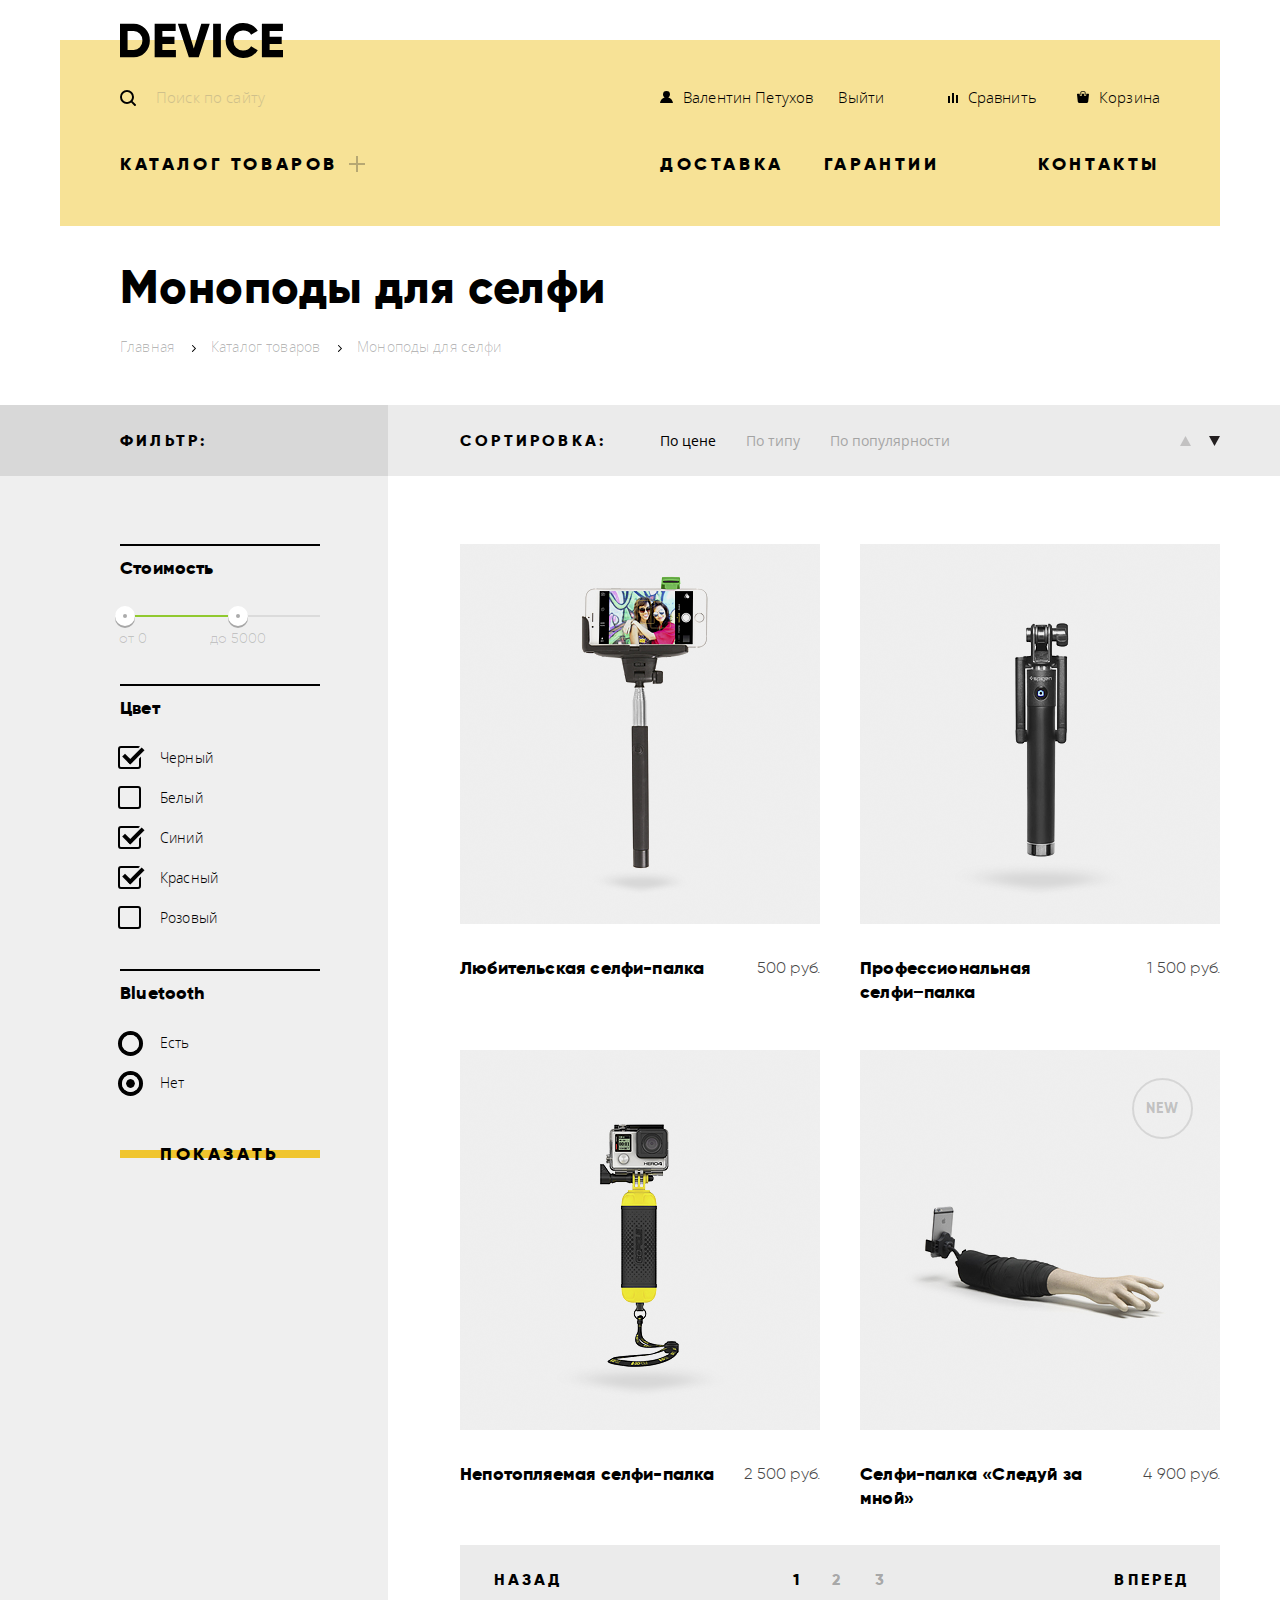
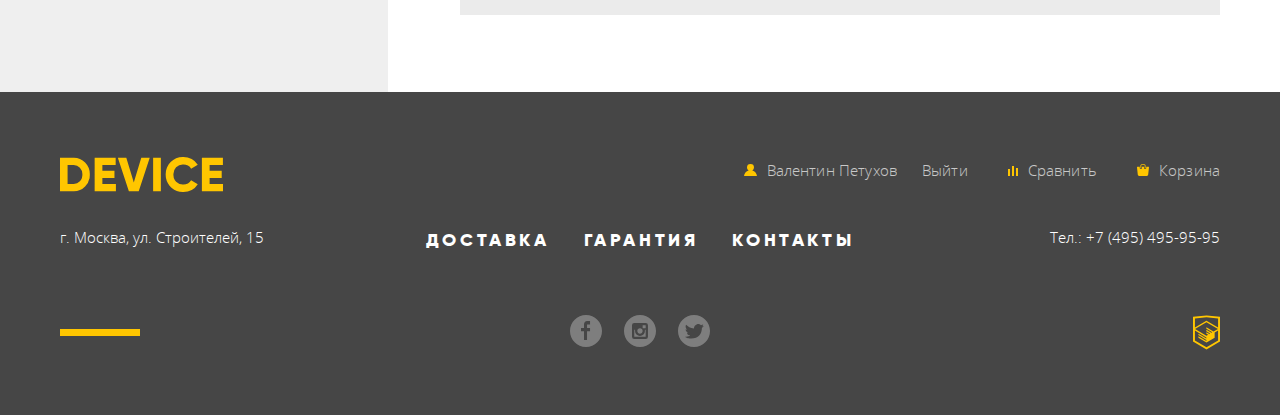
==== commit 97dae1f6: "Подготавливает архив к защите проекта" ====
--- a/catalog.html
+++ b/catalog.html
@@ -4,7 +4,7 @@
 <head>
   <meta charset="UTF-8">
   <link rel="stylesheet" href="css/normalize.css">
-  <link rel="stylesheet" href="css/style.css">
+  <link rel="stylesheet" href="css/style-mini.css">
   <title>Интернет-магазин "Девайс"</title>
 </head>
 
@@ -226,7 +226,7 @@
               <button class="item-good__basket-add button" type="button">В корзину</button>
               <button class="item-good__compare-add" type="button">Добавить к сравнению</button>
             </div>
-            <a class="item-good__page" href="item-page.html">Профессиональная селфи&#8722палка</a>
+            <a class="item-good__page" href="item-page.html">Профессиональная селфи&#8722;палка</a>
             <p class="item-good__price">1 500 руб.</p>
           </article>
           <article class="goods-items__item item-good">
@@ -235,7 +235,7 @@
               <button class="item-good__basket-add button" type="button">В корзину</button>
               <button class="item-good__compare-add" type="button">Добавить к сравнению</button>
             </div>
-            <a class="item-good__page" href="item-page.html">Непотопляемая селфипалка</a>
+            <a class="item-good__page" href="item-page.html">Непотопляемая селфи-палка</a>
             <p class="item-good__price">2 500 руб.</p>
           </article>
           <article class="goods-items__item item-good">
@@ -325,22 +325,22 @@
     <div class="site-footer__links footer-links">
       <ul class="footer-links__social-list">
         <li class="footer-links__social-item">
-          <a class="footer-links__social-link" href="https://www.facebook.com/device">
+          <a class="footer-links__social-link" href="https://www.facebook.com/device" target="_blank">
             <img class="footer-links__social-img" src="img/fb.svg" width="32" height="32" alt="Facebook">
           </a>
         </li>
         <li class="footer-links__social-item">
-          <a class="footer-links__social-link" href="https://www.instagram.com/device/">
+          <a class="footer-links__social-link" href="https://www.instagram.com/device/" target="_blank">
             <img class="footer-links__social-img" src="img/instagram.svg" width="32" height="32" alt="Instagram">
           </a>
         </li>
         <li class="footer-links__social-item">
-          <a class="footer-links__social-link" href="https://twitter.com/device">
+          <a class="footer-links__social-link" href="https://twitter.com/device" target="_blank">
             <img class="footer-links__social-img" src="img/twitter.svg" width="32" height="32" alt="Twitter">
           </a>
         </li>
       </ul>
-      <a class="footer-links__developer-link" href="https://htmlacademy.ru/intensive/htmlcss">
+      <a class="footer-links__developer-link" href="https://htmlacademy.ru/intensive/htmlcss" target="_blank">
         <img class="footer-links__developer-logo" src="img/logo-html.svg" width="27" height="35" alt="Логотип HTML-академии">
       </a>
     </div>
--- a/css/style-mini.css
+++ b/css/style-mini.css
@@ -0,0 +1 @@
+@keyframes bounce{0%{transform:translate(-50%,-500%)}70%{transform:translate(-50%,-40%)}90%{transform:translate(-50%,-55%)}to{transform:translate(-50%,-50%)}}@keyframes shake{0%,to{transform:translate(-50%,-50%)}10%,30%,50%,70%,90%{transform:translate(-51%,-50%)}20%,40%,60%,80%{transform:translate(-49%,-50%)}}@font-face{font-family:"Open Sans";src:local("Open Sans Light"),local("OpenSans-Light"),url(../fonts/web/opensanslight.woff2) format("woff2"),url(../fonts/web/opensanslight.woff) format("woff");font-weight:300;font-style:normal}@font-face{font-family:"Open Sans";src:local("Open Sans"),local("OpenSans"),url(../fonts/web/opensans.woff2) format("woff2"),url(../fonts/web/opensans.woff) format("woff");font-weight:400;font-style:normal}@font-face{font-family:"Gilroy";src:local("Gilroy Light"),local("Gilroy-Light"),url(../fonts/web/gilroylight.woff2) format("woff2"),url(../fonts/web/gilroylight.woff) format("woff");font-weight:300;font-style:normal}@font-face{font-family:"Gilroy";src:local("Gilroy ExtraBold"),local("Gilroy-ExtraBold"),url(../fonts/web/gilroyextrabold.woff2) format("woff2"),url(../fonts/web/gilroyextrabold.woff) format("woff");font-weight:800;font-style:normal}body{display:flex;flex-direction:column;margin:0;padding:20px 0 0;background-color:#fff;min-width:1200px}[class*=-list]{list-style:none;margin:0;padding:0}a{text-decoration:none}.visually-hidden{position:absolute;clip:rect(0 0 0 0);width:1px;height:1px;margin:-1px}.site-header{display:flex;flex-direction:column;width:1040px;margin:0 auto;padding:0 60px 120px;min-height:200px;background-image:linear-gradient(to bottom,#fff 20px,#f7e296 20px)}.site-header__logo{align-self:flex-start;margin-top:3px}.site-header__logo-img:hover{opacity:.6}.site-header__logo-img:active{opacity:.3}.site-header__secondary-menu{display:flex;margin:10px 0 30px}.site-header__search{display:flex;justify-content:flex-start;width:500px}.search-form__field{width:315px;height:50px;padding-left:20px;border:0;opacity:.3;box-sizing:border-box;font-family:"Open Sans","Arial",sans-serif;font-size:15px;font-weight:300;line-height:50px;letter-spacing:.15px;color:#000;text-align:left;text-decoration:none;background-color:transparent}.search-form__field:hover{opacity:.6}.search-form__field:focus{border-top:2px solid transparent;border-bottom:2px solid #000;outline:0;opacity:1}.search-form__label{height:50px;padding-top:18px;order:-1;box-sizing:border-box}.search-form__field:focus~.search-form__label{border-bottom:2px solid #000}.search-form__button-submit{display:none;width:85px;height:50px;border:2px solid #000;box-sizing:border-box;font-family:"Open Sans","Arial",sans-serif;font-size:15px;font-weight:300;line-height:30px;letter-spacing:.15px;color:#000;text-align:center;text-decoration:none;background-color:transparent}.search-form__field:focus~.search-form__button-submit{display:block}.search-form__button-submit:hover{display:block;background-color:#000;color:#fff}.search-form__button-submit:active{display:block;background-color:#000;color:rgba(255,255,255,.3)}.site-header__secondary-menu-list{display:flex;justify-content:space-between;flex-wrap:wrap;width:540px}.site-header__secondary-menu-item{margin-left:40px;font-size:0}.site-header__secondary-menu-item:first-child{margin-right:auto}.site-header__secondary-menu-image{max-width:100%;max-height:100%}.site-header__secondary-menu-text{margin-left:10px;font-family:"Open Sans","Arial",sans-serif;font-size:15px;font-weight:300;line-height:50px;letter-spacing:.15px;color:#000;text-align:center;text-decoration:none;background-color:transparent}.site-header__secondary-menu-link:hover{opacity:.6}.site-header__secondary-menu-link:active{opacity:.3}.profile-link{margin-right:15px}.site-header__primary-menu{display:flex}.primary-menu__catalog-link,.primary-menu__services-link{font-family:"Gilroy","Arial",sans-serif;font-size:18px;font-weight:800;line-height:24px;letter-spacing:3.6px;color:#000;text-align:center;text-transform:uppercase;background-color:transparent}.primary-menu__catalog-link:hover,.primary-menu__services-link:hover{opacity:.6}.primary-menu__catalog-link:active,.primary-menu__services-link:active{opacity:.3}.primary-menu__catalog:hover ul,.primary-menu__elements-list{display:flex;justify-content:flex-start;flex-wrap:wrap;width:500px}.primary-menu__catalog{position:relative}.primary-menu__catalog::after{content:"";position:absolute;top:4px;right:-27px;height:16px;width:16px;background-image:url(../img/plus.svg);opacity:.3}.primary-menu__catalog-list{display:none}.primary-menu__catalog:hover ul{position:absolute;left:-60px;z-index:3;flex-direction:column;align-content:flex-start;height:90px;width:1100px;padding:30px 0 44px 60px;background-color:#f7e296}.primary-menu__catalog:focus-within ul{position:absolute;left:-60px;z-index:3;display:flex;flex-direction:column;justify-content:flex-start;align-content:flex-start;flex-wrap:wrap;height:90px;width:1100px;padding:30px 0 44px 60px;background-color:#f7e296}.primary-menu__catalog-item{width:200px;height:30px}.primary-menu__catalog-item:nth-child(4){margin-left:40px}.primary-menu__catalog-item:nth-child(5){margin-left:40px;margin-bottom:30px}.primary-menu__catalog-item-link{font-family:"Open Sans","Arial",sans-serif;font-size:15px;font-weight:300;line-height:30px;color:#000;text-decoration:none;background-color:transparent}.primary-menu__catalog-item-link:hover{opacity:.6}.popular__item:active .popular__image,.popular__item:active .popular__text,.primary-menu__catalog-item-link:active{opacity:.3}.primary-menu__services-list{display:flex;justify-content:space-between;flex-wrap:wrap;width:540px}.primary-menu__services-item{margin-left:40px}.primary-menu__services-item:nth-child(2){margin-right:auto}.content-container__popular,.content-container__promo{margin:0 auto}.content-container__info,.content-container__logotypes,.content-container__popular,.content-container__promo{width:1160px;padding:0 20px;background-color:transparent}.promo{margin-top:-113px}.promo-slider{position:relative}.promo-slider__controls{display:flex;justify-content:flex-start;align-items:center;margin-bottom:42px}.promo-slider__controls label{width:4px;height:4px;margin-right:23px;border:3px solid #fff;border-radius:50%;box-shadow:0 0 0 1px #000;cursor:pointer;transition:background-color .2s}#promo-btn-1:checked~.promo-slider__inner .promo-slider__controls label[for=promo-btn-1],#promo-btn-2:checked~.promo-slider__inner .promo-slider__controls label[for=promo-btn-2],#promo-btn-3:checked~.promo-slider__inner .promo-slider__controls label[for=promo-btn-3]{box-shadow:inset 0 0 0 1px #000,0 0 0 1px #000}#promo-btn-1:checked~.promo-slider__inner .promo-slider__slides{transform:translateX(0)}#promo-btn-2:checked~.promo-slider__inner .promo-slider__slides{transform:translateX(-1160px)}#promo-btn-2:checked~.promo-slider__inner .promo-slide::after{content:"02"}#promo-btn-3:checked~.promo-slider__inner .promo-slider__slides{transform:translateX(-2320px)}#promo-btn-3:checked~.promo-slider__inner .promo-slide::after{content:"03"}.promo-slider__inner{overflow:hidden}.promo-slider__slide,.promo-slider__slides{position:relative;display:flex;justify-content:flex-start}.promo-slider__slides{min-height:500px;width:300%}.promo-slider__slide{width:100%;z-index:2}.promo-slide::before{content:"";position:absolute;top:38px;right:460px;width:100px;height:7px;background-color:#fff}.promo-slide::after{content:"01";position:absolute;top:-12px;right:45px;width:250px;height:200px;font-family:"Gilroy","Arial",sans-serif;font-size:180px;font-weight:800;line-height:180px;letter-spacing:1.8px;text-align:right;color:#fff;z-index:-1}.promo-slide__image{display:flex;justify-content:center;align-items:center;width:560px;margin:0 40px 0 0}.promo-slide__image img{max-width:100%;height:auto}.promo-slide__description{margin-right:auto;width:560px;text-align:left;padding-top:80px}.header{font-family:"Gilroy","Arial",sans-serif;font-size:47px;font-weight:800;line-height:48px;letter-spacing:.47px;margin:0}.promo-slide__description .header{margin-bottom:20px;line-height:56px}.text-light{font-family:"Open Sans","Arial",sans-serif;font-size:15px;font-weight:300;line-height:30px;letter-spacing:.15px;color:#464646;margin:0}.promo-slide__description .text-light{margin-bottom:42px}.button{display:block;min-height:40px;font-family:"Gilroy","Arial",sans-serif;font-size:18px;font-weight:800;line-height:40px;letter-spacing:3.6px;color:#000;text-align:center;text-decoration:none;text-transform:uppercase;border:0;box-shadow:none;background-color:transparent;background-image:linear-gradient(#f0c52e,#f0c52e);background-size:100% 8px;background-repeat:no-repeat;background-position:center;transition:background-size .3s;cursor:pointer}.button-slider{width:220px;margin-right:180px}.button-info{width:260px}.button:active,.button:hover{background-size:100% 100%}a.button:active,button.button:active{color:rgba(0,0,0,.3)}.preference__item{display:inline-block;margin:0 74px 0 0}.preference__item .item__parameter,.preference__item .item__parameter-value{margin:8px 0}.preference__item .item__parameter{font-family:"Open Sans","Arial",sans-serif;font-size:13px;font-weight:300;line-height:20px;letter-spacing:.13px;color:#464646}.preference__item .item__parameter-value{font-family:"Gilroy","Arial",sans-serif;font-size:36px;font-weight:300;line-height:48px;letter-spacing:.36px}.popular__conteiner-list{display:flex;flex-direction:row;flex-wrap:wrap;justify-content:space-between;margin-top:93px}.popular__item{width:160px;padding-bottom:20px}.popular__image-field{display:flex;flex-direction:column;justify-content:flex-start;align-items:flex-start;margin:0}.popular__image-conteiner{display:flex;justify-content:center;align-items:center;width:156px;height:156px;padding:2px;background-color:rgba(240,197,46,.5)}.popular__image{max-width:95%;max-height:95%}.popular__image--align-end{align-self:flex-end}.popular__text{min-height:50px;width:100%;margin-top:33px;font-family:"Gilroy","Arial",sans-serif;font-size:18px;font-weight:800;line-height:24px;letter-spacing:.18px;text-align:left;vertical-align:top;color:#000}.popular__item:active div,.popular__item:hover div{background-color:#f0c52e}.content-container__services{display:flex;justify-content:center;min-height:365px;min-width:1160px;margin-top:82px;background-color:#e5e5e5;background-image:linear-gradient(to bottom,#fff 77px,#e5e5e5 77px)}.services-slider{display:flex;justify-content:center;padding-top:50px}.services-slider__controls{position:relative;display:flex;flex-direction:column;justify-content:flex-start;align-items:flex-start;width:280px;padding-top:6px}.services-slider__controls::after{content:"";position:absolute;top:-74px;right:-4px;width:7px;height:320px;background-color:#000}.services-slider__controls label{cursor:pointer;width:160px;margin-bottom:25px}#services-btn-1:checked~.services-slider__controls label[for=services-btn-1],#services-btn-2:checked~.services-slider__controls label[for=services-btn-2],#services-btn-3:checked~.services-slider__controls label[for=services-btn-3]{padding-right:120px;color:#f7e184;background-image:none;background-color:#000}#services-btn-1:checked~.services-slider__inner .services-slider__slides{transform:translateX(0)}#services-btn-2:checked~.services-slider__inner .services-slider__slides{transform:translateX(-880px)}#services-btn-3:checked~.services-slider__inner .services-slider__slides{transform:translateX(-1760px)}.services-slider__inner{width:880px;overflow:hidden}.services-slider__slide,.services-slider__slides{position:relative;display:flex;justify-content:flex-start;width:300%}.services-slider__slide{width:100%}.services-slide__description{margin-left:120px;width:500px;text-align:left}.services-slide__description .text-light{margin-top:30px}.services-slide__image-field{display:flex;justify-content:center;align-items:flex-start;width:260px;margin:0}.services-slide__image{max-width:100%;height:auto}.services-slide__image:nth-child(1),.services-slide__image:nth-child(2),.services-slide__image:nth-child(3){transform:translate(-4px,12px)}.content-container__logotypes{display:flex;flex-direction:row;justify-content:space-between;flex-wrap:wrap;min-height:100px;margin:95px auto 0}.logotypes__link{padding-bottom:20px}.logotypes__image{background-color:transparent;filter:grayscale(1) opacity(.2);transition:.5s}.logotypes__image:hover{filter:none}.content-container__info{display:flex;justify-content:space-between;margin:120px auto 0;padding-bottom:63px}.info__about,.info__contacts{position:relative;width:560px;min-height:540px;text-align:left}.info__about::before,.info__contacts::before{content:"";position:absolute;top:-52px;left:0;width:80px;height:7px;background-color:#000}.about .header,.contacts .header{margin-bottom:43px}.about .text-light,.contacts .text-light{margin-bottom:30px}.about .text-light:last-of-type{margin-bottom:66px}.contacts .text-light:last-of-type{margin-bottom:39px}.contacts .popup-map__open{display:block;margin-bottom:69px;padding:0;border:0;font-size:0}.about .about__delivery-list{margin-bottom:54px;padding-left:35px}.about .about__delivery-item{position:relative}.about .about__delivery-text{font-family:"Gilroy","Arial",sans-serif;font-size:16px;font-weight:800;line-height:40px;margin:0}.about .about__delivery-item::before{content:"";position:absolute;top:16px;left:-35px;width:4px;height:4px;border:2px solid #e5e5e5;border-radius:50%}.page{width:1100px;min-height:130px;margin:-114px auto 0;padding:37px 0 12px 60px;text-align:left;background-color:#fff}.page__bread-crumbs-list{display:flex;justify-content:flex-start;width:100%;margin-top:24px}.page__bread-crumbs-item{margin-right:37px}.page__bread-crumbs-link{position:relative;font-family:"Open Sans","Arial",sans-serif;font-size:14px;font-weight:300;line-height:24px;letter-spacing:.14px;color:rgba(0,0,0,.3)}.page__bread-crumbs-link:hover{color:rgba(0,0,0,.6)}.page__bread-crumbs-link:active{color:rgba(0,0,0,.1)}.page__bread-crumbs-item:not(:last-child) .page__bread-crumbs-link::after{content:"";position:absolute;top:8px;right:-22px;width:4px;height:7px;background-image:url(../img/nav-arrow.svg)}.content-conteiner__sorter,.sorter__inner{position:relative;display:flex;align-items:flex-start}.content-conteiner__sorter{justify-content:center;margin:0 auto;padding:24px 0 16px;background-color:rgba(0,0,0,.08)}.content-conteiner__sorter::before{content:"";position:absolute;top:0;left:-252px;width:50%;height:100%;background-color:rgba(0,0,0,.08)}.sorter__inner{width:760px;min-height:24px;padding-left:72px}.sorter__filter-title,.sorter__title{margin:0;font-family:"Gilroy","Arial",sans-serif;font-size:16px;font-weight:800;line-height:24px;letter-spacing:3.2px;color:#000;text-transform:uppercase}.sorter__filter-title{width:268px;padding-left:60px}.sorter__title{width:190px;padding-right:10px}.sorter ul{display:flex;align-items:flex-start;flex-wrap:wrap;padding-top:3px}.sorter__parameter-list{justify-content:flex-start;width:520px}.sorter__direction-list{justify-content:space-between;width:40px}.sorter__parameter-item{margin:0 30px 10px 0}.sorter__parameter-link{font-family:"Open Sans","Arial",sans-serif;font-size:14px;font-weight:400;line-height:18px;color:#000;opacity:.3}.sorter__parameter-link:hover{opacity:.6}.sorter__parameter-link:active{opacity:1}.sorter__direction-arrow{opacity:.2}.sorter__direction-arrow:hover{opacity:.4}.arrow-active,.parameter-active,.sorter__direction-arrow:active{opacity:1}.content-conteiner__goods{position:relative;display:flex;justify-content:center;min-width:1160px;min-height:1216px}.content-conteiner__goods::before{content:"";position:absolute;left:-252px;width:50%;height:100%;background-color:#efefef;z-index:-1}.goods__filter{min-width:268px;padding:68px 0 0 60px}.goods__filter fieldset,.goods__filter-buttons{width:200px;border:0;margin:0 0 31px;padding:0}.goods__filter legend{width:200px;padding-top:10px;padding-bottom:18px;border-top:2px solid #000;font-family:"Gilroy","Arial",sans-serif;font-size:18px;font-weight:800;line-height:24px;letter-spacing:.18px;color:#000}.goods__filter label{position:relative;margin:0;padding-left:40px;font-family:"Open Sans","Arial",sans-serif;font-size:14px;font-weight:300;line-height:40px;letter-spacing:.14px;color:#000;cursor:pointer}.filter-price__range{position:relative;margin:17px 0 36px}.range__scale{height:2px;background:#dbdbdb}.range__bar{width:118px;height:2px;background:#91c92f}.range__toggle{content:"";position:absolute;top:-9px;width:4px;height:4px;background:#ababab;border:8px solid #fff;border-radius:50%;box-shadow:0 2px 0 0 rgba(0,1,1,.3);cursor:pointer}.range__toggle--min{left:-5px}.range__toggle--max{left:108px}.range__toggle--max:active,.range__toggle--min:active{top:-10px;left:-6px;border:9px solid #fff}.range__toggle--max:active{left:107px}.range__toggle--max::after,.range__toggle--min::after{position:absolute;top:12px;width:60px;font-family:"Gilroy","Arial",sans-serif;font-size:14px;font-weight:300;line-height:24px;color:rgba(0,0,0,.2)}.range__toggle--min::after{content:"от 0";left:-4px}.range__toggle--max::after{content:"до 5000";left:-26px}.goods__filter label::before{content:"";position:absolute}.filter-color__label::before{top:-2px;left:-2px;width:19px;height:19px;border:2px solid #000;border-radius:3px}.goods__filter span{display:inline-block;vertical-align:top}.filter-color__input:checked+.filter-color__label .filter-color__check-bird::before{content:"";position:absolute;top:9px;left:2px;z-index:1;width:11px;height:4px;background-color:#000;transform:rotate(45deg)}.filter-color__input:checked+.filter-color__label .filter-color__check-bird::after{content:"";position:absolute;top:6px;left:6px;width:20px;height:4px;background-color:#000;box-shadow:0 0 0 2px #efefef;transform:rotate(-45deg)}.filter-bluetooth__label::before{top:2px;left:2px;width:9px;height:9px;border:4px solid #efefef;border-radius:50%;box-shadow:0 0 0 4px #000}.filter-bluetooth__input:checked+.filter-bluetooth__label::before{box-shadow:0 0 0 4px #000,inset 0 0 0 5px #000}.filter-color__input:hover+.filter-color__label::before{border-color:#666}.filter-color__input:active+.filter-color__label::before{border-color:#000}.filter-color__input:hover+.filter-color__label .filter-color__check-bird::after,.filter-color__input:hover+.filter-color__label .filter-color__check-bird::before{background-color:#666}.filter-color__input:active+.filter-color__label .filter-color__check-bird::after,.filter-color__input:active+.filter-color__label .filter-color__check-bird::before{background-color:#000}.filter-bluetooth__input:disabled+.filter-bluetooth__label,.filter-color__input:disabled+.filter-color__label{color:#bfbfbf}.filter-color__input:disabled+.filter-color__label::before{border-color:#bfbfbf}.filter-color__input:disabled+.filter-color__label .filter-color__check-bird::after,.filter-color__input:disabled+.filter-color__label .filter-color__check-bird::before{background-color:#bfbfbf}.filter-bluetooth__input:hover+.filter-bluetooth__label::before{box-shadow:0 0 0 4px #666}.filter-bluetooth__input:active+.filter-bluetooth__label::before{box-shadow:0 0 0 4px #000}.filter-bluetooth__input:checked:hover+.filter-bluetooth__label::before{box-shadow:0 0 0 4px #666,inset 0 0 0 5px #666}.filter-bluetooth__input:checked:active+.filter-bluetooth__label::before{box-shadow:0 0 0 4px #000,inset 0 0 0 5px #000}.filter-bluetooth__input:disabled+.filter-bluetooth__label::before{box-shadow:0 0 0 4px #bfbfbf}.filter-bluetooth__input:checked:disabled+.filter-bluetooth__label::before{box-shadow:0 0 0 4px #bfbfbf,inset 0 0 0 5px #bfbfbf}.goods__filter input:focus+label::before{outline:3px solid #78c3e0}.goods__sorted{width:760px;padding:68px 0 0 72px}.goods-items__item,.sorted-goods__goods-items{display:flex;justify-content:space-between;flex-wrap:wrap}.goods-items__item{position:relative;align-content:flex-start;width:360px;min-height:490px;margin-bottom:16px}.item-good__image{margin-bottom:32px}.item-good__controls{position:absolute;top:0;left:0;z-index:-1;width:360px;height:380px;display:flex;flex-direction:column;justify-content:center;align-items:center;background-color:rgba(238,238,238,.7)}.item-good:hover .item-good__controls{z-index:1}.item-good:focus-within .item-good__controls{z-index:1}.item-good__basket-add{width:200px;margin-bottom:20px}.item-good__compare-add{font-family:"Open Sans","Arial",sans-serif;font-size:13px;font-weight:300;line-height:20px;letter-spacing:.13px;color:#000;background-color:transparent;border:0;opacity:.5;cursor:pointer}.item-good__compare-add:hover{opacity:1}.item-good__compare-add:active{opacity:.2}.item-good__page{width:260px;font-size:18px;font-weight:800;letter-spacing:.18px;color:#000}.item-good__new,.item-good__page,.item-good__price{font-family:"Gilroy","Arial",sans-serif;line-height:24px}.item-good__price{width:100px;margin:0;font-size:16px;font-weight:300;letter-spacing:.16px;color:#464646;text-align:right}.item-good__new{position:absolute;top:28px;right:27px;display:flex;justify-content:center;align-items:center;width:61px;height:61px;border:2px solid rgba(0,0,0,.1);border-radius:50%;box-sizing:border-box;z-index:2;font-size:14px;font-weight:800;letter-spacing:.7px;color:rgba(0,0,0,.2);text-transform:uppercase;background-color:transparent;user-select:none}.sorted-goods__pagination-list{display:flex;justify-content:space-between;align-items:center;flex-wrap:wrap;width:100%;margin:-11px 0 75px;background-color:#ebebeb}.pagination__item{display:flex;justify-content:center;align-items:center;text-align:center}.pagination__item:first-child{min-height:70px;width:136px;margin-right:auto}.pagination__item:not(:first-child):not(:last-child){margin:10px 15px}.pagination__item:last-child{min-height:70px;width:136px;margin-left:auto}.pagination__link{font-family:"Gilroy","Arial",sans-serif;font-size:16px;font-weight:800;line-height:24px;letter-spacing:3.2px;text-transform:uppercase}.pagination__item:first-child .pagination__link,.pagination__item:last-child .pagination__link{width:100%;padding:23px 0;color:#000}.pagination__item:first-child .pagination__link:hover,.pagination__item:last-child .pagination__link:hover{background-color:#d6d6d6}.pagination__item:first-child .pagination__link:active,.pagination__item:last-child .pagination__link:active{background-color:#d6d6d6;color:rgba(0,0,0,.3)}.pagination__item:not(:first-child):not(:last-child) .pagination__link{color:rgba(0,0,0,.3)}.pagination__item:not(:first-child):not(:last-child) .pagination__link:hover{color:rgba(0,0,0,.6)}.pagination__item:not(:first-child):not(:last-child) .pagination__link--active,.pagination__item:not(:first-child):not(:last-child) .pagination__link:active{color:#000}.site-footer{display:flex;flex-direction:column;justify-content:flex-start;align-items:center;background-color:#464646;min-width:1160px}.site-footer__secondary-menu{display:flex;justify-content:space-between;margin-top:60px}.site-footer__secondary-menu-logo-link{margin-right:137px;padding-top:5px;font-size:0}.site-footer__secondary-menu-link:hover .site-footer__secondary-menu-image,.site-footer__secondary-menu-logo-image:hover{opacity:.6}.site-footer__secondary-menu-link:active .site-footer__secondary-menu-image,.site-footer__secondary-menu-logo-image:active{opacity:.3}.site-footer__secondary-menu-list{display:flex;justify-content:flex-end;align-items:flex-start;flex-wrap:wrap;width:860px}.site-footer__secondary-menu-item{margin-left:40px;font-size:0}.site-footer__secondary-menu-image{max-width:100%;max-height:100%}.site-footer__secondary-menu-text{margin-left:10px;font-family:"Open Sans","Arial",sans-serif;font-size:15px;font-weight:300;line-height:36px;letter-spacing:.15px;color:#fff;text-align:center;text-decoration:none;background-color:transparent;opacity:.7}.site-footer__secondary-menu-link:hover .site-footer__secondary-menu-text{opacity:1}.site-footer__secondary-menu-link:active .site-footer__secondary-menu-text{opacity:.3}.site-footer__info{display:flex;flex-direction:row;justify-content:center;align-items:flex-start;margin-top:30px}.footer-info__address{width:300px;margin:0;font-family:"Open Sans","Arial",sans-serif;font-size:15px;font-weight:300;line-height:30px;color:#fff;text-decoration:none;background-color:transparent}.footer-info__services-list{display:flex;justify-content:center;flex-wrap:wrap;width:560px}.footer-info__services-item{margin:6px 17px}.footer-info__services-link{font-family:"Gilroy","Arial",sans-serif;font-size:18px;font-weight:800;line-height:24px;letter-spacing:3.6px;color:#fff;text-align:center;text-decoration:none;text-transform:uppercase;background-color:transparent}.footer-info__services-link:hover{opacity:.6}.footer-info__services-link:active{opacity:.3}.footer-info__phone-text{width:300px;text-align:right}.footer-info__phone-link,.footer-info__phone-text{margin:0;font-family:"Open Sans","Arial",sans-serif;font-size:15px;font-weight:300;line-height:30px;color:#fff;text-decoration:none;background-color:transparent}.site-footer__links{position:relative;display:flex;flex-direction:row;justify-content:center;align-items:flex-start;margin:57px 0 60px}.site-footer__links::after{content:"";position:absolute;top:14px;left:0;width:80px;height:7px;background-color:#ffc600}.footer-links__social-list{display:flex;justify-content:center;flex-wrap:wrap;width:560px;margin-left:300px;font-size:0}.footer-links__social-item{margin:0 11px 8px}.footer-links__social-link{opacity:.3}.footer-links__developer-link:hover,.footer-links__social-link:hover{opacity:.6}.footer-links__social-link img:active{opacity:.1}.footer-links__developer-link{margin-left:273px;font-size:0}.footer-links__developer-link img:active{opacity:.3}.popup{position:fixed;top:50%;left:50%;display:none;width:960px;min-height:376px;background-color:#fff;box-shadow:0 0 30px 0 #000;transform:translate(-50%,-50%)}.popup-active{display:block;animation:bounce .6s;animation-fill-mode:forwards}.popup-error{animation:shake .6s}.popup-map{font-size:0}.popup-write-us__form{position:relative;display:flex;justify-content:space-between;flex-wrap:wrap;padding:100px 100px 78px}.popup-write-us__form label{margin-bottom:40px;padding:0;font-family:"Gilroy","Arial",sans-serif;font-size:18px;font-weight:800;line-height:24px;letter-spacing:.18px;color:#000}.popup-write-us__form input,.popup-write-us__form textarea{display:block;margin-top:10px;padding:0 20px;border:0;box-sizing:border-box;font-family:"Open Sans","Arial",sans-serif;font-size:14px;font-weight:400;line-height:18px;color:#464646}.popup-write-us__form textarea{width:760px;height:156px;padding:20px 20px 0;resize:none}.popup-write-us__email-field,.popup-write-us__name-field{width:360px;height:50px}.field-state,.popup-write-us__form textarea{background-color:rgba(229,229,229,.5)}.popup-write-us__form input:hover,.popup-write-us__form textarea:hover{background-color:rgba(229,229,229,.8)}.popup-write-us__form input:focus,.popup-write-us__form textarea:focus{background-color:transparent;outline:3px solid rgba(240,197,46,.5)}.field-invalid{background-color:rgba(237,181,181,.5)}.popup-write-us__submit{width:200px}.popup-map__close,.popup-write-us__close{position:absolute;top:22px;right:22px;width:55px;height:55px;border:0;border-radius:50%;background-image:url(../img/modal-close.svg);background-position:center;background-repeat:no-repeat;font-size:0;opacity:.5;cursor:pointer}.popup-map__close:hover,.popup-write-us__close:hover{opacity:1}.popup-map__close:active,.popup-write-us__close:active{opacity:.3}